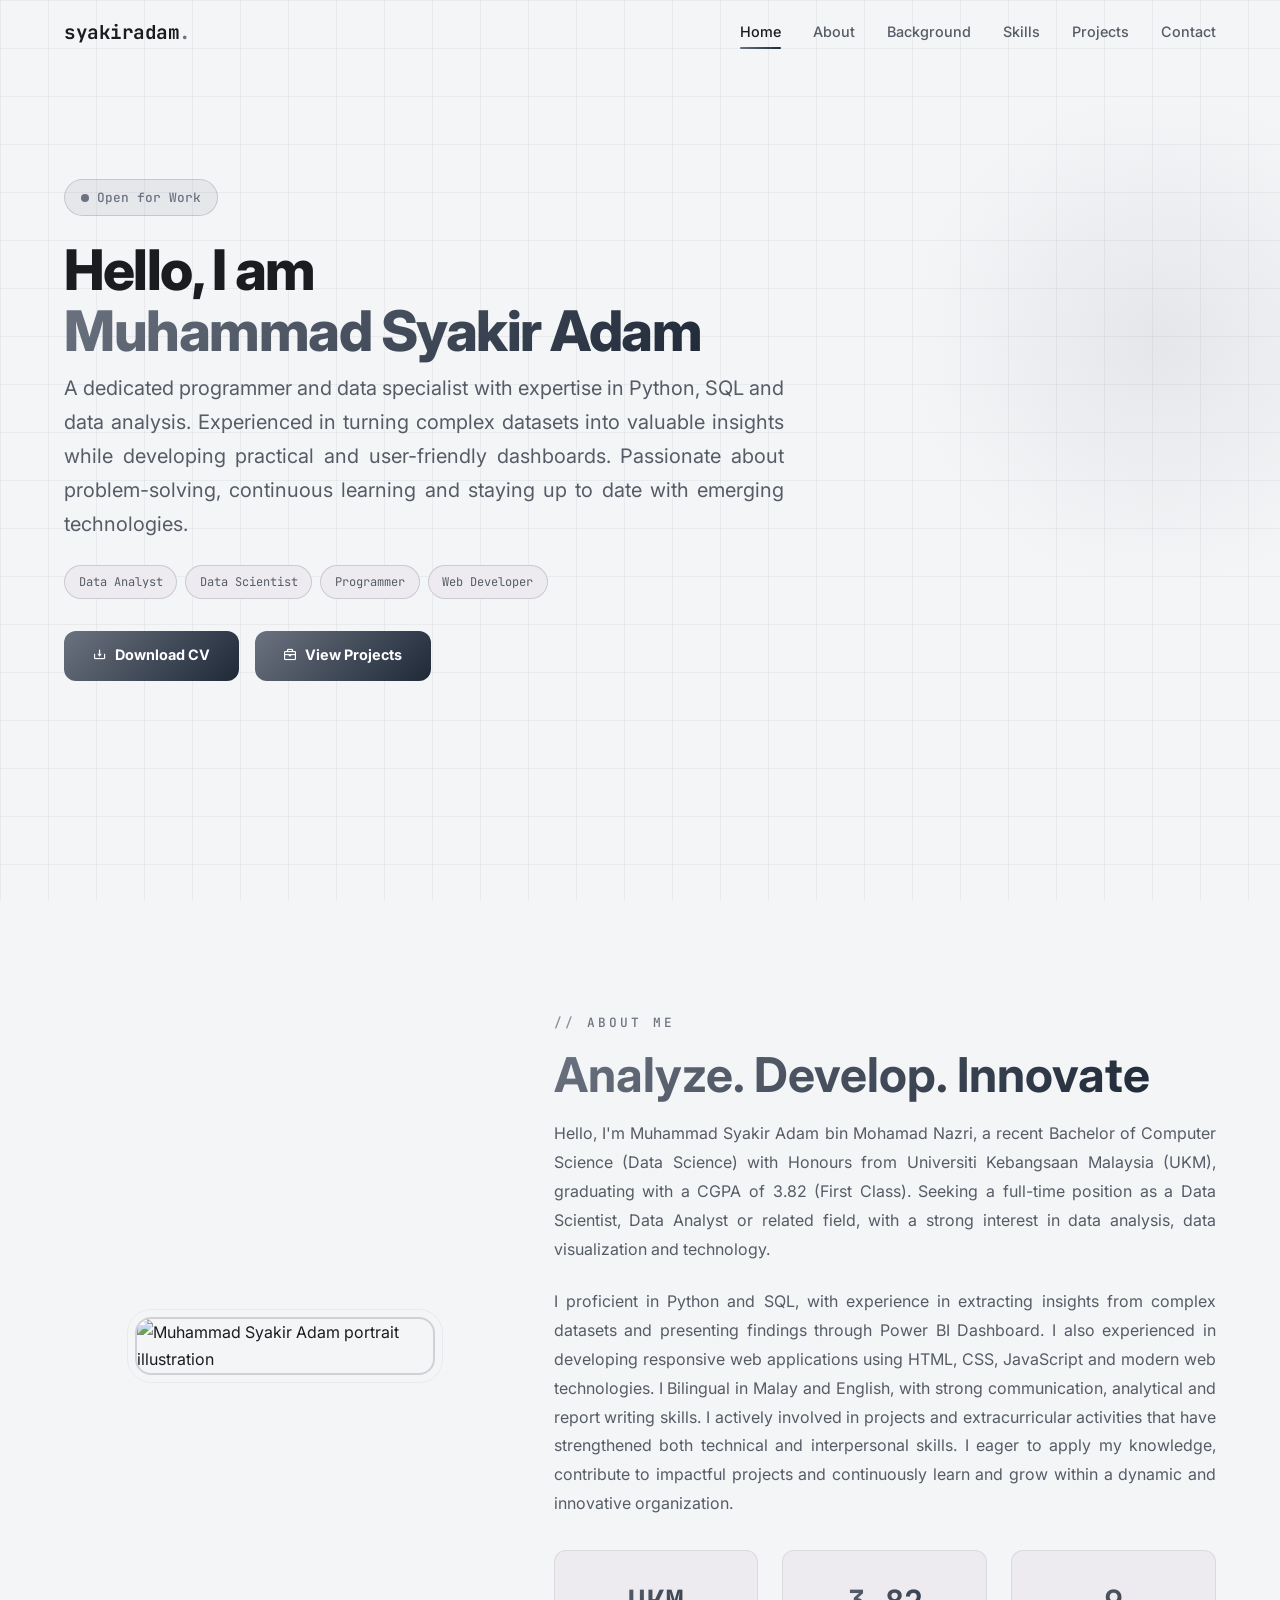
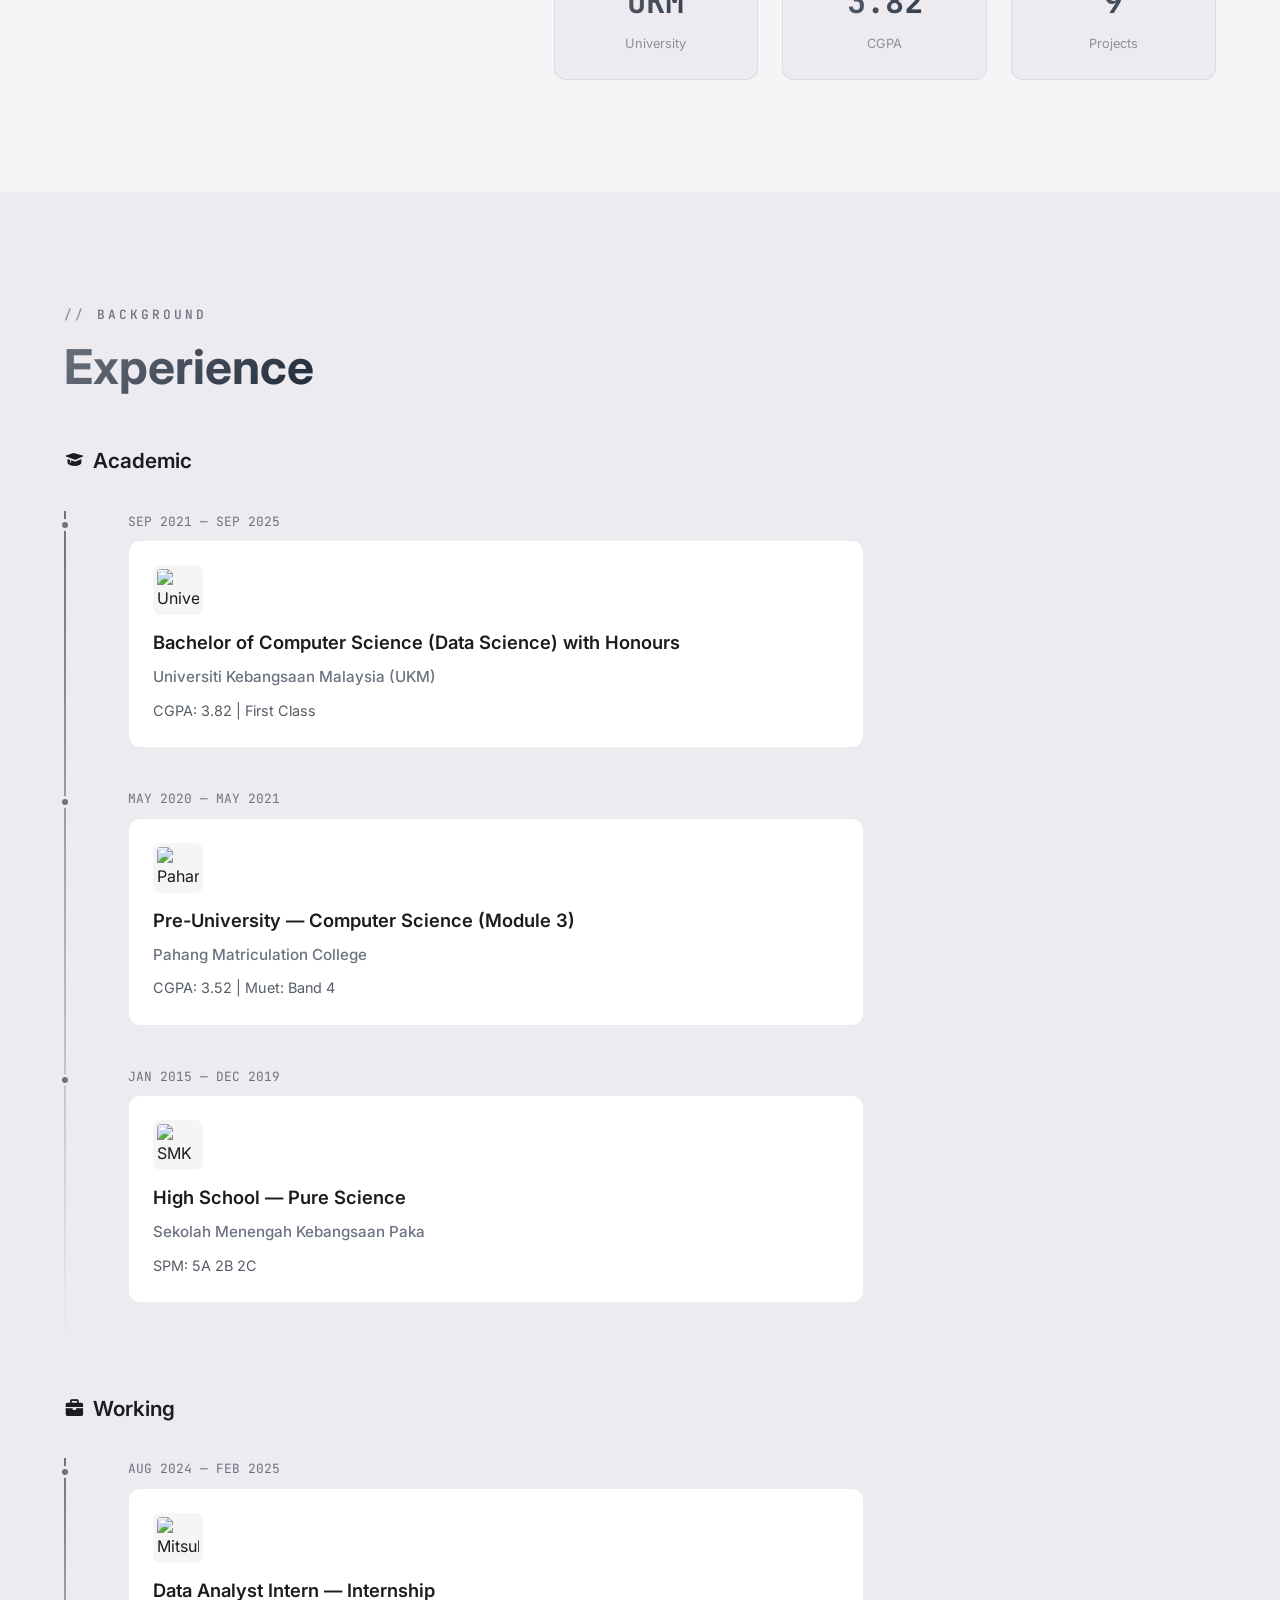
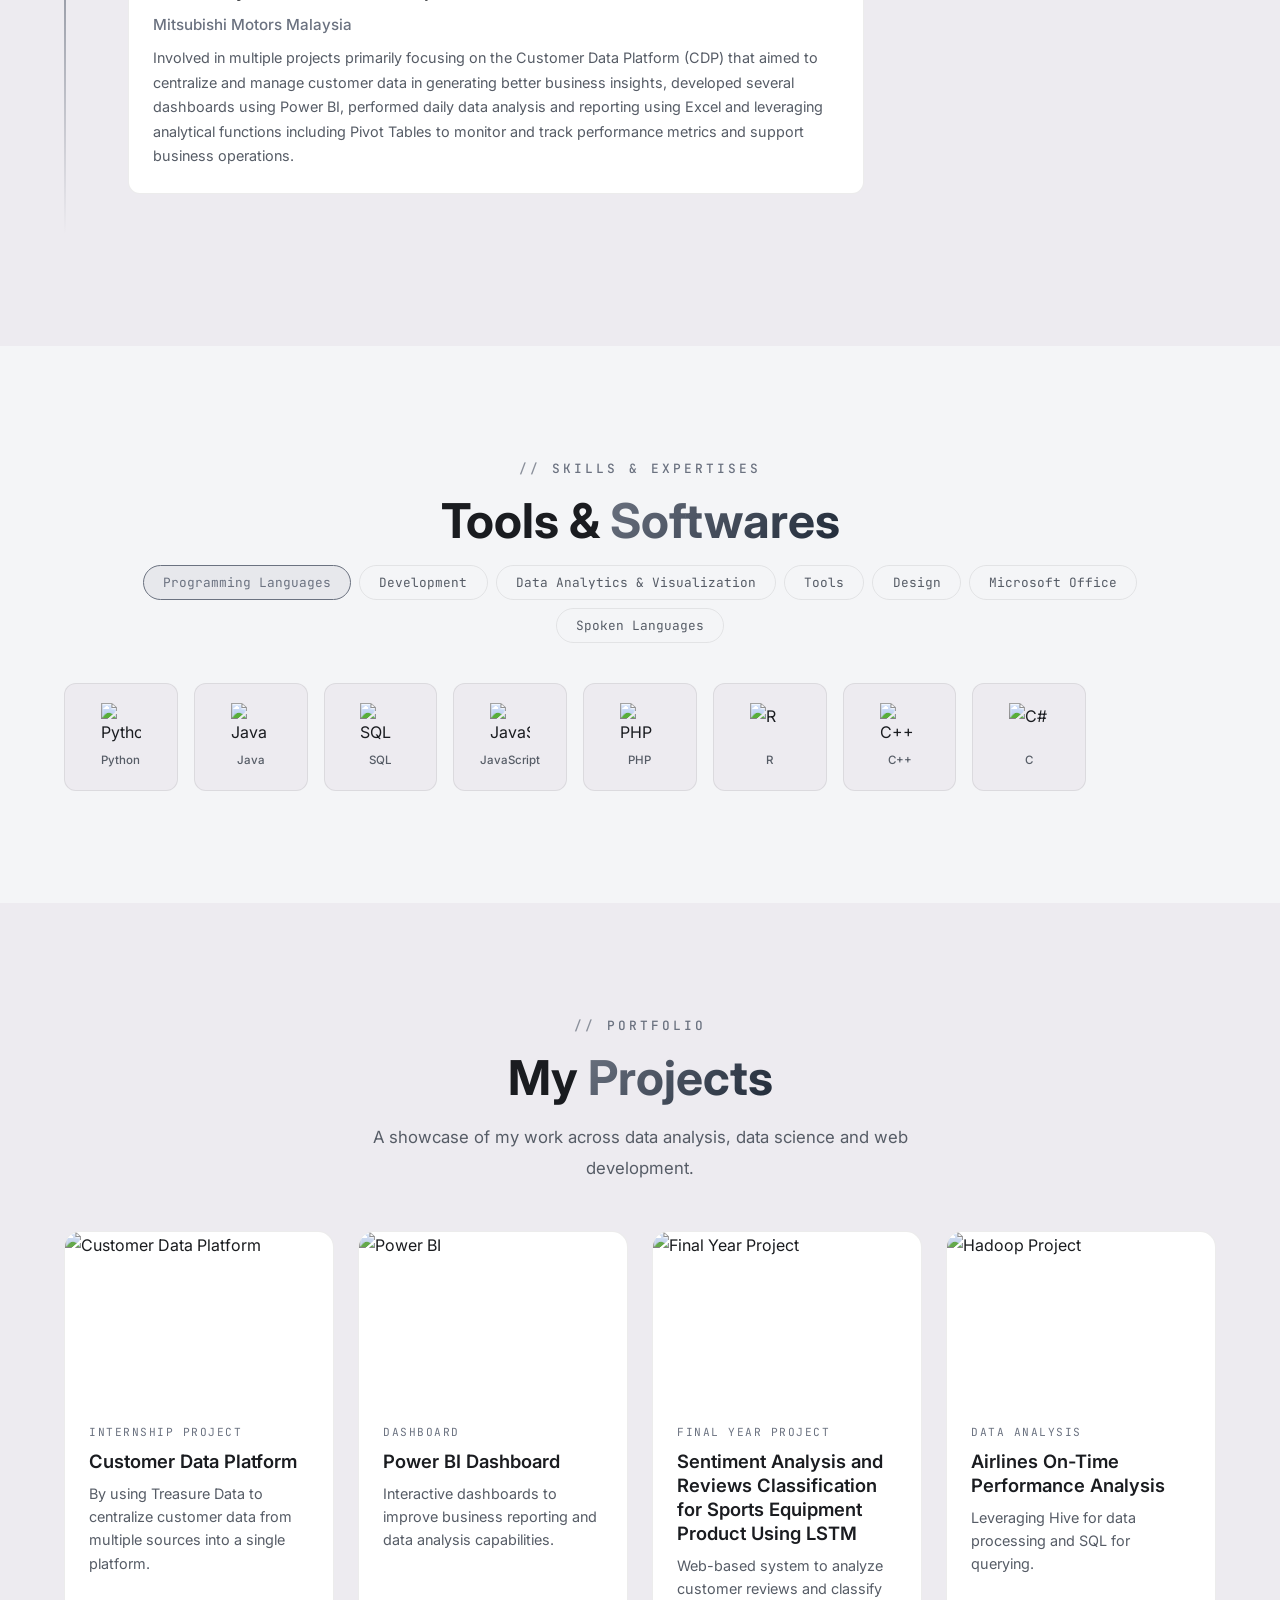
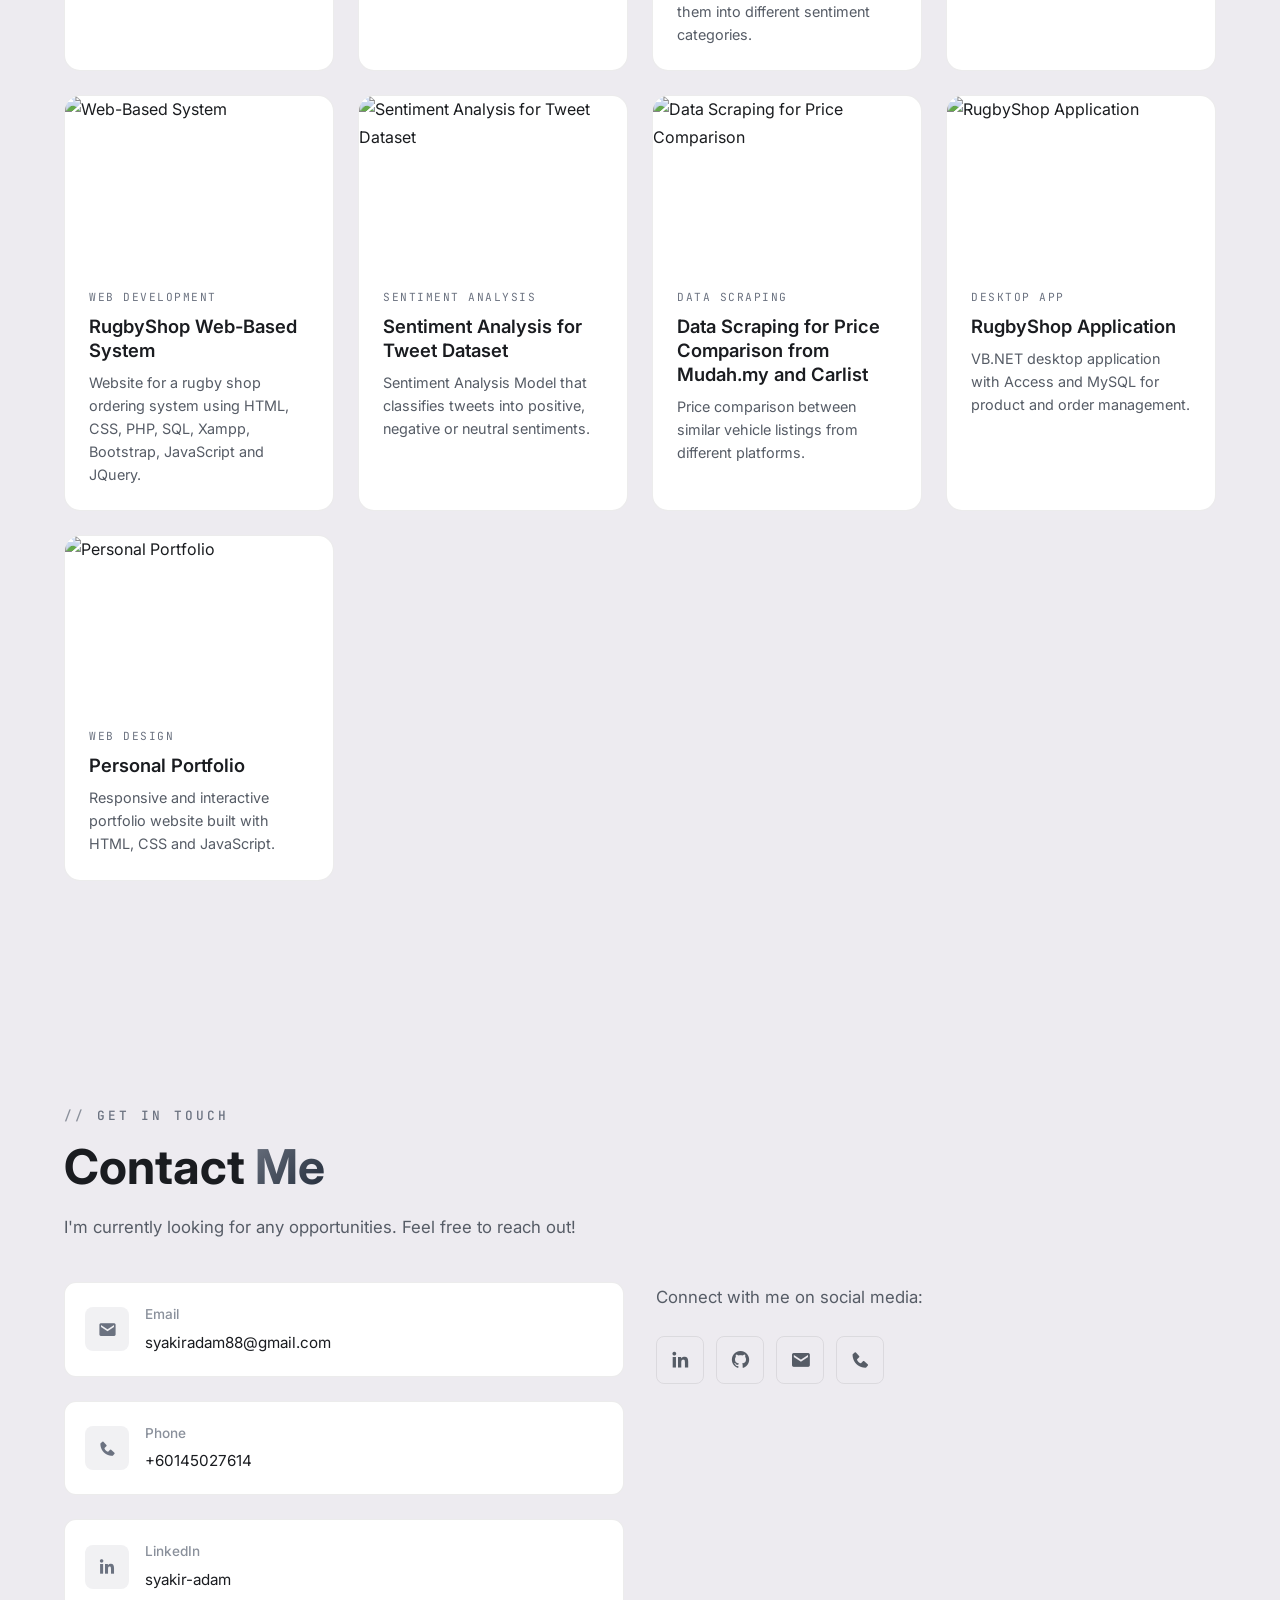
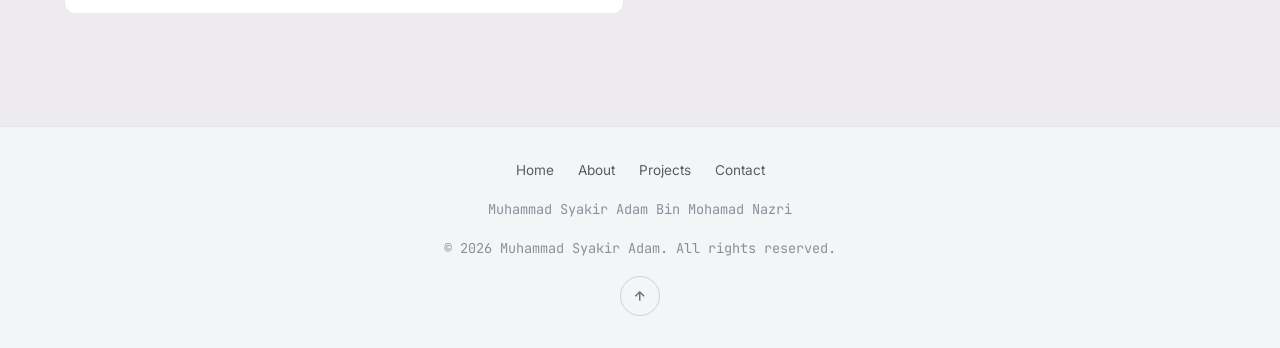
==== index.html @ 6a6b3c06 "Add files via upload" ====
<!DOCTYPE html>
<html lang="en">
<head>
  <meta charset="UTF-8">
  <meta name="viewport" content="width=device-width, initial-scale=1.0">
  <meta name="description" content="Muhammad Syakir Adam — Data Analyst. Portfolio showcasing projects in data analysis.">
  <meta name="author" content="Muhammad Syakir Adam">
  <meta name="theme-color" content="#0a0a0f">
  <title>Muhammad Syakir Adam | Data Analyst</title>

  <!-- Styles -->
  <link rel="stylesheet" href="style.css">
  <!-- Boxicons -->
  <link href="https://unpkg.com/boxicons@2.1.4/css/boxicons.min.css" rel="stylesheet">
</head>
<body>

  <!-- ========== NAVIGATION ========== -->
  <nav class="navbar" role="navigation" aria-label="Main navigation">
    <div class="container">
      <a href="#home" class="nav-logo">syakiradam<span class="dot">.</span></a>

      <div class="nav-links">
        <a href="#home" class="active">Home</a>
        <a href="#about">About</a>
        <a href="#experience">Background</a>
        <a href="#skills">Skills</a>
        <a href="#projects">Projects</a>
        <a href="#contact">Contact</a>
      </div>

      <button class="nav-toggle" aria-label="Toggle navigation menu" aria-expanded="false">
        <span></span>
        <span></span>
        <span></span>
      </button>
    </div>
  </nav>

  <!-- Mobile Menu -->
  <div class="nav-mobile" role="dialog" aria-label="Mobile navigation">
    <a href="#home">Home</a>
    <a href="#about">About</a>
    <a href="#experience">Background</a>
    <a href="#skills">Skills</a>
    <a href="#projects">Projects</a>
    <a href="#contact">Contact</a>
  </div>

  <!-- ========== HERO SECTION ========== -->
  <section class="hero" id="home">
    <div class="container">
      <div class="hero-content">
        <div class="hero-badge">
          <span class="pulse"></span>
          Open for Work
        </div>

        <h1>
          Hello, I am<br>
          <span class="hero-name">Muhammad Syakir Adam</span>
        </h1>

        <p class="hero-subtitle">
          A dedicated programmer and data specialist with expertise in Python, SQL and data analysis. 
          Experienced in turning complex datasets into valuable insights while 
          developing practical and user-friendly dashboards. Passionate about problem-solving, 
          continuous learning and staying up to date with emerging technologies.
        </p>

        <div class="hero-roles">
          <span class="role-tag">Data Analyst</span>
          <span class="role-tag">Data Scientist</span>
          <span class="role-tag">Programmer</span>
          <span class="role-tag">Web Developer</span>
        </div>

        <div class="hero-actions">
          <a href="resume/Syakir-Adam-Resume.pdf" class="btn-primary" target="_blank" rel="noopener noreferrer">
            <i class='bx bx-download'></i> Download CV
          </a>
          <a href="#projects" class="btn-primary">
            <i class='bx bx-briefcase'></i> View Projects
          </a>
        </div>
      </div>
    </div>
  </section>

  <!-- ========== ABOUT SECTION ========== -->
  <section class="about" id="about">
    <div class="container">
      <div class="about-grid">
        <div class="about-image-wrapper fade-in-left">
          <img src="image/Profile.png" alt="Muhammad Syakir Adam portrait illustration" loading="lazy">
        </div>

        <div class="about-text fade-in-right">
          <span class="section-label">About Me</span>
          <h2 class="section-title"><span class="highlight">Analyze. Develop. Innovate</span></h2>
          <p>
            Hello, I'm Muhammad Syakir Adam bin Mohamad Nazri, a recent Bachelor of Computer Science (Data Science) with Honours 
            from Universiti Kebangsaan Malaysia (UKM), graduating with a CGPA of 3.82 (First Class). 
            Seeking a full-time position as a Data Scientist, Data Analyst or related field, with a strong interest in 
            data analysis, data visualization and technology.
            
            
          </p>
          <p>
            I proficient in Python and SQL, with experience in extracting insights from complex datasets 
            and presenting findings through Power BI Dashboard. I also experienced in developing responsive 
            web applications using HTML, CSS, JavaScript and modern web technologies.
            
            I Bilingual in Malay and English, with strong communication, analytical and report writing skills. 
            I actively involved in projects and extracurricular activities that have strengthened both technical 
            and interpersonal skills. I eager to apply my knowledge, contribute to impactful projects and continuously 
            learn and grow within a dynamic and innovative organization.
          </p>

          <div class="about-stats">
            <div class="stat-card fade-in">
              <span class="stat-number">UKM</span>
              <span class="stat-label">University</span>
            </div>
            <div class="stat-card fade-in">
              <span class="stat-number">3.82</span>
              <span class="stat-label">CGPA</span>
            </div>
            <div class="stat-card fade-in">
              <span class="stat-number">9</span>
              <span class="stat-label">Projects</span>
            </div>
          </div>
        </div>
      </div>
    </div>
  </section>

  <!-- ========== EXPERIENCE SECTION ========== -->
  <section class="experience" id="experience">
    <div class="container">
      <div class="fade-in">
        <span class="section-label">Background</span>
        <h2 class="section-title"><span class="highlight">Experience</span></h2>
      </div>

      <!-- Academic Experience -->
      <div class="experience-block">
        <h3 class="experience-block-title fade-in">
          <i class='bx bxs-graduation'></i> Academic <span class="highlight"></span>
        </h3>
        <div class="timeline stagger-children">
          <div class="timeline-item fade-in">
            <span class="timeline-date">SEP 2021 — SEP 2025</span>
            <div class="timeline-card">
              <img src="image/UKM.png" alt="Universiti Kebangsaan Malaysia logo" class="timeline-logo" loading="lazy">
              <h3>Bachelor of Computer Science (Data Science) with Honours</h3>
              <span class="institution">Universiti Kebangsaan Malaysia (UKM)</span>
              <p>CGPA: 3.82 | First Class</p>
            </div>
          </div>

          <div class="timeline-item fade-in">
            <span class="timeline-date">MAY 2020 — MAY 2021</span>
            <div class="timeline-card">
              <img src="image/kmph.png" alt="Pahang Matriculation College logo" class="timeline-logo" loading="lazy">
              <h3>Pre-University — Computer Science (Module 3) </h3>
              <span class="institution">Pahang Matriculation College</span>
              <p>CGPA: 3.52 | Muet: Band 4</p>
            </div>
          </div>

          <div class="timeline-item fade-in">
            <span class="timeline-date">JAN 2015 — DEC 2019</span>
            <div class="timeline-card">
              <img src="image/smkp.png" alt="SMK Paka logo" class="timeline-logo" loading="lazy">
              <h3>High School — Pure Science</h3>
              <span class="institution">Sekolah Menengah Kebangsaan Paka</span>
              <p>SPM: 5A 2B 2C</p>
            </div>
          </div>
        </div>
      </div>

      <!-- Working Experience -->
      <div class="experience-block">
        <h3 class="experience-block-title fade-in">
          <i class='bx bxs-briefcase'></i> Working <span class="highlight"></span>
        </h3>
        <div class="timeline stagger-children">
          <div class="timeline-item fade-in">
            <span class="timeline-date">AUG 2024 — FEB 2025</span>
            <div class="timeline-card">
              <img src="image/mitsubishi.png" alt="Mitsubishi logo" class="timeline-logo" loading="lazy">
              <h3>Data Analyst Intern — Internship</h3>
              <span class="institution">Mitsubishi Motors Malaysia</span>
              <p>Involved in multiple projects primarily focusing on the Customer Data Platform (CDP) that aimed to centralize and manage customer data in generating better business insights, developed several dashboards using Power BI, performed daily data analysis and reporting using Excel and leveraging analytical functions including Pivot Tables to monitor and track performance metrics and support business operations.</p>
            </div>
          </div>
        </div>
      </div>
    </div>
  </section>

  <!-- ========== SKILLS SECTION ========== -->
  <section class="skills" id="skills">
    <div class="container">
      <div class="fade-in" style="text-align:center;">
        <span class="section-label">Skills & Expertises</span>
        <h2 class="section-title">Tools & <span class="highlight">Softwares</span></h2>
      </div>

      <!-- Tabs -->
      <div class="skills-tabs fade-in">
        <button class="tab-btn active" data-tab="languages">Programming Languages</button>
        <button class="tab-btn" data-tab="webdev">Development</button>
        <button class="tab-btn" data-tab="datascience">Data Analytics & Visualization</button>
        <button class="tab-btn" data-tab="tools">Tools</button>
        <button class="tab-btn" data-tab="design">Design</button>
        <button class="tab-btn" data-tab="office">Microsoft Office</button>
        <button class="tab-btn" data-tab="spoken">Spoken Languages</button>
      </div>

      <!-- Programming Languages -->
      <div class="skills-grid active stagger-children" data-tab="languages">
        <div class="skill-item fade-in"><img src="image/python.png" alt="Python" loading="lazy"><span>Python</span></div>
        <div class="skill-item fade-in"><img src="image/java.png" alt="Java" loading="lazy"><span>Java</span></div>
        <div class="skill-item fade-in"><img src="image/sql.png" alt="SQL" loading="lazy"><span>SQL</span></div>
        <div class="skill-item fade-in"><img src="image/javascript.png" alt="JavaScript" loading="lazy"><span>JavaScript</span></div>
        <div class="skill-item fade-in"><img src="image/php.png" alt="PHP" loading="lazy"><span>PHP</span></div>
        <div class="skill-item fade-in"><img src="image/R.png" alt="R" loading="lazy"><span>R</span></div>
        <div class="skill-item fade-in"><img src="image/cpp.png" alt="C++" loading="lazy"><span>C++</span></div>
        <div class="skill-item fade-in"><img src="image/csharp.png" alt="C#" loading="lazy"><span>C</span></div>
      </div>

      <!-- Web Development -->
      <div class="skills-grid stagger-children" data-tab="webdev">
        <div class="skill-item fade-in"><img src="image/html.png" alt="HTML" loading="lazy"><span>HTML</span></div>
        <div class="skill-item fade-in"><img src="image/css.png" alt="CSS" loading="lazy"><span>CSS</span></div>
        <div class="skill-item fade-in"><img src="image/jquery.png" alt="jQuery" loading="lazy"><span>jQuery</span></div>
        <div class="skill-item fade-in"><img src="image/bootstrap.png" alt="Bootstrap" loading="lazy"><span>Bootstrap</span></div>
        <div class="skill-item fade-in"><img src="image/django.png" alt="Django" loading="lazy"><span>Django</span></div>
        <div class="skill-item fade-in"><img src="image/flask.png" alt="Flask" loading="lazy"><span>Flask</span></div>
        <div class="skill-item fade-in"><img src="image/xampp.png" alt="XAMPP" loading="lazy"><span>XAMPP</span></div>
        <div class="skill-item fade-in"><img src="image/phpmyadmin.png" alt="phpMyAdmin" loading="lazy"><span>phpMyAdmin</span></div>
        <div class="skill-item fade-in"><img src="image/filezilla.png" alt="Filezilla" loading="lazy"><span>Filezilla</span></div>
      </div>

      <!-- Data Analytics & Visualisaton -->
      <div class="skills-grid stagger-children" data-tab="datascience">
        <div class="skill-item fade-in"><img src="image/treasuredata.png" alt="Treasure Data" loading="lazy"><span>Treasure Data</span></div>
        <div class="skill-item fade-in"><img src="image/powerbi.png" alt="Power BI" loading="lazy"><span>Power BI</span></div>
        <div class="skill-item fade-in"><img src="image/tableu.png" alt="Tableu" loading="lazy"><span>Tableu</span></div>
        <div class="skill-item fade-in"><img src="image/automate.png" alt="Power Automate" loading="lazy"><span>Power Automate</span></div>
        <div class="skill-item fade-in"><img src="image/hadoop.png" alt="Hadoop" loading="lazy"><span>Hadoop</span></div>
        <div class="skill-item fade-in"><img src="image/hive.png" alt="Hive" loading="lazy"><span>Hive</span></div>
        <div class="skill-item fade-in"><img src="image/pig.png" alt="Apache Pig" loading="lazy"><span>Apache Pig</span></div>
      </div>

      <!-- Tools & Software -->
      <div class="skills-grid stagger-children" data-tab="tools">
        <div class="skill-item fade-in"><img src="image/git.png" alt="Git" loading="lazy"><span>Git</span></div>
        <div class="skill-item fade-in"><img src="image/linux.png" alt="Linux" loading="lazy"><span>Linux</span></div>
        <div class="skill-item fade-in"><img src="image/vscode.png" alt="VS Code" loading="lazy"><span>Visual Studio Code</span></div>
        <div class="skill-item fade-in"><img src="image/jupyter.png" alt="Jupyter Notebook" loading="lazy"><span>Jupyter</span></div>
        <div class="skill-item fade-in"><img src="image/colab.png" alt="Colab" loading="lazy"><span>Colab</span></div>
         <div class="skill-item fade-in"><img src="image/vm.png" alt="VMWare" loading="lazy"><span>VMWare</span></div>
      </div>

      <!-- Design & Productivity -->
      <div class="skills-grid stagger-children" data-tab="design">
        <div class="skill-item fade-in"><img src="image/figma.png" alt="Figma" loading="lazy"><span>Figma</span></div>
        <div class="skill-item fade-in"><img src="image/canva.png" alt="Canva" loading="lazy"><span>Canva</span></div>
        <div class="skill-item fade-in"><img src="image/photoshop.png" alt="Adobe Photoshop" loading="lazy"><span>Photoshop</span></div>
        <div class="skill-item fade-in"><img src="image/Sheets.png" alt="Google Sheets" loading="lazy"><span>Sheets</span></div>
        
      </div>

      <!-- Microsoft Office -->
      <div class="skills-grid stagger-children" data-tab="office">
        <div class="skill-item fade-in"><img src="image/excel.png" alt="Microsoft Excel" loading="lazy"><span>Excel</span></div>
        <div class="skill-item fade-in"><img src="image/word.png" alt="Microsoft Word" loading="lazy"><span>Word</span></div>
        <div class="skill-item fade-in"><img src="image/powerpoint.png" alt="Microsoft PowerPoint" loading="lazy"><span>PowerPoint</span></div>
        <div class="skill-item fade-in"><img src="image/access.png" alt="Microsoft Access" loading="lazy"><span>Access</span></div>
        <div class="skill-item fade-in"><img src="image/outlook.png" alt="Outlook" loading="lazy"><span>Outlook</span></div>
      </div>

      <!-- Spoken Languages -->
      <div class="skills-grid stagger-children" data-tab="spoken">
        <div class="skill-item fade-in"><img src="image/malaysia.png" alt="Bahasa Melayu" loading="lazy"><span>Malay</span></div>
        <div class="skill-item fade-in"><img src="image/english.png" alt="English" loading="lazy"><span>English</span></div>
      </div>
    </div>
  </section>

  <!-- ========== PROJECTS SECTION ========== -->
  <section class="projects" id="projects">
    <div class="container">
      <div class="fade-in" style="text-align:center;">
        <span class="section-label">Portfolio</span>
        <h2 class="section-title">My  <span class="highlight">Projects</span></h2>
        <p class="section-desc" style="margin:0 auto;">A showcase of my work across data analysis, data science and web development.</p>
      </div>

      <div class="projects-grid stagger-children">
        <!-- Project 1 -->
        <article class="project-card fade-in">
          <div class="project-card-image">
            <img src="image/project1a.png" alt="Customer Data Platform" loading="lazy">
            <div class="project-card-overlay">
              <a href="project.html#cdp">View Details →</a>
            </div>
          </div>
          <div class="project-card-body">
            <span class="project-tag">Internship Project</span>
            <h3>Customer Data Platform</h3>
            <p>By using Treasure Data to centralize customer data from multiple sources into a single platform.</p>
          </div>
        </article>

        <!-- Project 2 -->
        <article class="project-card fade-in">
          <div class="project-card-image">
            <img src="image/project2a.png" alt="Power BI" loading="lazy">
            <div class="project-card-overlay">
              <a href="project.html#powerbi">View Details →</a>
            </div>
          </div>
          <div class="project-card-body">
            <span class="project-tag">Dashboard</span>
            <h3>Power BI Dashboard</h3>
            <p>Interactive dashboards to improve business reporting and data analysis capabilities.</p>
          </div>
        </article>

        <!-- Project 3 -->
        <article class="project-card fade-in">
          <div class="project-card-image">
            <img src="image/project3a.png" alt="Final Year Project" loading="lazy">
            <div class="project-card-overlay">
              <a href="project.html#fyp">View Details →</a>
            </div>
          </div>
          <div class="project-card-body">
            <span class="project-tag">Final Year Project</span>
            <h3>Sentiment Analysis and Reviews Classification for Sports Equipment Product Using LSTM</h3>
            <p>Web-based system to analyze customer reviews and classify them into different sentiment categories.</p>
          </div>
        </article>

        <!-- Project 4 -->
        <article class="project-card fade-in">
          <div class="project-card-image">
            <img src="image/project4a.png" alt="Hadoop Project" loading="lazy">
            <div class="project-card-overlay">
              <a href="project.html#hadoop">View Details →</a>
            </div>
          </div>
          <div class="project-card-body">
            <span class="project-tag">Data Analysis</span>
            <h3>Airlines On-Time Performance Analysis</h3>
            <p>Leveraging Hive for data processing and SQL for querying.</p>
          </div>
        </article>

        <!-- Project 5 -->
        <article class="project-card fade-in">
          <div class="project-card-image">
            <img src="image/project5a.png" alt="Web-Based System" loading="lazy">
            <div class="project-card-overlay">
              <a href="project.html#webdev">View Details →</a>
            </div>
          </div>
          <div class="project-card-body">
            <span class="project-tag">Web Development</span>
            <h3>RugbyShop Web-Based System</h3>
            <p>Website for a rugby shop ordering system using HTML, CSS, PHP, SQL, Xampp, Bootstrap, JavaScript and JQuery.</p>
          </div>
        </article>

        <!-- Project 6 -->
        <article class="project-card fade-in">
          <div class="project-card-image">
            <img src="image/project6a.png" alt="Sentiment Analysis for Tweet Dataset" loading="lazy">
            <div class="project-card-overlay">
              <a href="project.html#sentiment">View Details →</a>
            </div>
          </div>
          <div class="project-card-body">
            <span class="project-tag">Sentiment Analysis</span>
            <h3>Sentiment Analysis for Tweet Dataset</h3>
            <p>Sentiment Analysis Model that classifies tweets into positive, negative or neutral sentiments.</p>
          </div>
        </article>

        <!-- Project 7 -->
        <article class="project-card fade-in">
          <div class="project-card-image">
            <img src="image/project7a.png" alt="Data Scraping for Price Comparison"loading="lazy">
            <div class="project-card-overlay">
              <a href="project.html#scraping">View Details →</a>
            </div>
          </div>
          <div class="project-card-body">
            <span class="project-tag">Data Scraping</span>
            <h3>Data Scraping for Price Comparison from Mudah.my and Carlist</h3>
            <p>Price comparison between similar vehicle listings from different platforms.</p>
          </div>
        </article>

        <!-- Project 8 -->
        <article class="project-card fade-in">
          <div class="project-card-image">
            <img src="image/project8a.png" alt="RugbyShop Application" loading="lazy">
            <div class="project-card-overlay">
              <a href="project.html#apps">View Details →</a>
            </div>
          </div>
          <div class="project-card-body">
            <span class="project-tag">Desktop App</span>
            <h3>RugbyShop Application</h3>
            <p>VB.NET desktop application with Access and MySQL for product and order management.</p>
          </div>
        </article>

        <!-- Project 9 -->
        <article class="project-card fade-in">
          <div class="project-card-image">
            <img src="image/project9a.png" alt="Personal Portfolio" loading="lazy">
            <div class="project-card-overlay">
              <a href="project.html#web">View Details →</a>
            </div>
          </div>
          <div class="project-card-body">
            <span class="project-tag">Web Design</span>
            <h3>Personal Portfolio</h3>
            <p>Responsive and interactive portfolio website built with HTML, CSS and JavaScript.</p>
          </div>
        </article>

        

        
      </div>
    </div>
  </section>

  <!-- ========== CONTACT SECTION ========== -->
  <section class="contact" id="contact">
    <div class="container">
      <div class="fade-in">
        <span class="section-label">Get In Touch</span>
        <h2 class="section-title">Contact <span class="highlight">Me</span></h2>
        <p class="section-desc">I'm currently looking for any opportunities. Feel free to reach out!</p>
      </div>

      <div class="contact-grid">
        <div class="contact-info fade-in">
          <div class="contact-item">
            <div class="contact-icon"><i class='bx bxs-envelope'></i></div>
            <div class="contact-item-text">
              <h4>Email</h4>
              <a href="mailto:syakiradam88@gmail.com">syakiradam88@gmail.com</a>
            </div>
          </div>
          <div class="contact-item">
            <div class="contact-icon"><i class='bx bxs-phone'></i></div>
            <div class="contact-item-text">
              <h4>Phone</h4>
              <a href="tel:+60145027614">+60145027614</a>
            </div>
          </div>
          <div class="contact-item">
            <div class="contact-icon"><i class='bx bxl-linkedin'></i></div>
            <div class="contact-item-text">
              <h4>LinkedIn</h4>
              <a href="https://www.linkedin.com/in/muhammad-syakir-adam-bin-mohamad-nazri-2ab940255/" target="_blank" rel="noopener noreferrer">syakir-adam</a>
            </div>
          </div>
        </div>

        <div class="fade-in">
          <p class="section-desc" style="margin-bottom:1.5rem;">Connect with me on social media:</p>
          <div class="contact-socials">
            <a href="https://www.linkedin.com/in/muhammad-syakir-adam-bin-mohamad-nazri-2ab940255/" target="_blank" rel="noopener noreferrer" aria-label="LinkedIn"><i class='bx bxl-linkedin'></i></a>
            <a href="https://github.com/SyakirAdam" target="_blank" rel="noopener noreferrer" aria-label="GitHub"><i class='bx bxl-github'></i></a>
            <a href="mailto:syakiradam88@gmail.com" aria-label="Email"><i class='bx bxs-envelope'></i></a>
            <a href="tel:+60145027614" aria-label="Phone"><i class='bx bxs-phone'></i></a>
          </div>
        </div>
      </div>
    </div>
  </section>

  <!-- ========== FOOTER ========== -->
  <footer class="footer">
    <div class="container">
      <div class="footer-links">
        <a href="#home">Home</a>
        <a href="#about">About</a>
        <a href="#projects">Projects</a>
        <a href="#contact">Contact</a>
      </div>
      <p>Muhammad Syakir Adam Bin Mohamad Nazri</p>
      <p>&copy; 2026 Muhammad Syakir Adam. All rights reserved.</p>
      <a href="#home" class="back-to-top" aria-label="Back to top"><i class='bx bx-up-arrow-alt'></i></a>
    </div>
  </footer>

  <!-- Scripts -->
  <script src="scripts.js"></script>
</body>
</html>
---- style.css ----
/* ============================================
   MUHAMMAD SYAKIR ADAM — PORTFOLIO STYLESHEET
   Monochrome Grey / Silver Accent System
   Mobile-First Responsive Design
   ============================================ */

/* ---------- Google Fonts ---------- */
@import url('https://fonts.googleapis.com/css2?family=Inter:wght@300;400;500;600;700;800&family=JetBrains+Mono:wght@400;500&display=swap');

/* ---------- CSS Reset & Base ---------- */
*,
*::before,
*::after {
  margin: 0;
  padding: 0;
  box-sizing: border-box;
}

/* ---------- CSS Variables (Dark Theme Default) ---------- */
:root {
  /* Colors — monochrome slate/grey system, light mode, futuristic/data-science feel */
  --bg-primary: #f4f5f7;
  --bg-secondary: #edebf0;
  --bg-card: #ffffff;
  --bg-card-hover: #f0f1f4;
  --text-primary: #1a1c20;
  --text-secondary: #565c66;
  --text-muted: #8a909b;
  --accent: #4b5563;
  --accent-light: #6b7280;
  --accent-dark: #2f333a;
  --accent-glow: rgba(75, 85, 99, 0.08);
  --gradient-accent: linear-gradient(135deg, #6b7280 0%, #1f2937 100%);
  --border-color: rgba(75, 85, 99, 0.22);
  --border-subtle: rgba(17, 20, 24, 0.08);
  --shadow-sm: 0 2px 8px rgba(17, 20, 24, 0.06);
  --shadow-md: 0 4px 20px rgba(17, 20, 24, 0.08);
  --shadow-lg: 0 8px 40px rgba(17, 20, 24, 0.12);
  --shadow-glow: 0 0 30px rgba(75, 85, 99, 0.10);

  /* Typography */
  --font-primary: 'Inter', -apple-system, BlinkMacSystemFont, 'Segoe UI', sans-serif;
  --font-mono: 'JetBrains Mono', 'Fira Code', monospace;

  /* Spacing */
  --section-padding: 5rem 1.5rem;
  --container-max: 1200px;
  --radius-sm: 8px;
  --radius-md: 12px;
  --radius-lg: 16px;
  --radius-xl: 24px;

  /* Transitions */
  --transition-fast: 0.2s cubic-bezier(0.4, 0, 0.2, 1);
  --transition-base: 0.3s cubic-bezier(0.4, 0, 0.2, 1);
  --transition-slow: 0.5s cubic-bezier(0.4, 0, 0.2, 1);
}

html {
  scroll-behavior: smooth;
  -webkit-text-size-adjust: 100%;
}

body {
  font-family: var(--font-primary);
  background-color: var(--bg-primary);
  color: var(--text-primary);
  line-height: 1.7;
  font-size: 16px;
  overflow-x: hidden;
  -webkit-font-smoothing: antialiased;
  -moz-osx-font-smoothing: grayscale;
}

/* Scrollbar */
::-webkit-scrollbar { width: 6px; }
::-webkit-scrollbar-track { background: var(--bg-primary); }
::-webkit-scrollbar-thumb { background: var(--accent-dark); border-radius: 3px; }
::-webkit-scrollbar-thumb:hover { background: var(--accent); }

a {
  color: var(--accent-light);
  text-decoration: none;
  transition: color var(--transition-fast);
}
a:hover { color: var(--text-primary); }

img { max-width: 100%; height: auto; display: block; }
ul, ol { list-style: none; }

/* ---------- Utility Classes ---------- */
.container {
  width: 100%;
  max-width: var(--container-max);
  margin: 0 auto;
  padding: 0 1.5rem;
}

.section-label {
  font-family: var(--font-mono);
  font-size: 0.8rem;
  font-weight: 500;
  color: var(--accent-light);
  text-transform: uppercase;
  letter-spacing: 3px;
  margin-bottom: 0.75rem;
  display: block;
}
.section-label::before {
  content: '// ';
  color: var(--text-muted);
}

.section-title {
  font-size: clamp(2rem, 5vw, 3rem);
  font-weight: 700;
  color: var(--text-primary);
  margin-bottom: 1rem;
  line-height: 1.2;
}

.section-title .highlight {
  background: var(--gradient-accent);
  -webkit-background-clip: text;
  -webkit-text-fill-color: transparent;
  background-clip: text;
}

.section-desc {
  font-size: 1.05rem;
  color: var(--text-secondary);
  max-width: 600px;
  line-height: 1.8;
}

/* Scroll-triggered animations */
.fade-in {
  opacity: 0;
  transform: translateY(30px);
  transition: opacity 0.7s cubic-bezier(0.4, 0, 0.2, 1),
              transform 0.7s cubic-bezier(0.4, 0, 0.2, 1);
}
.fade-in.visible { opacity: 1; transform: translateY(0); }

.fade-in-left {
  opacity: 0;
  transform: translateX(-40px);
  transition: opacity 0.7s ease, transform 0.7s ease;
}
.fade-in-left.visible { opacity: 1; transform: translateX(0); }

.fade-in-right {
  opacity: 0;
  transform: translateX(40px);
  transition: opacity 0.7s ease, transform 0.7s ease;
}
.fade-in-right.visible { opacity: 1; transform: translateX(0); }

/* Staggered children */
.stagger-children .fade-in:nth-child(1) { transition-delay: 0.05s; }
.stagger-children .fade-in:nth-child(2) { transition-delay: 0.1s; }
.stagger-children .fade-in:nth-child(3) { transition-delay: 0.15s; }
.stagger-children .fade-in:nth-child(4) { transition-delay: 0.2s; }
.stagger-children .fade-in:nth-child(5) { transition-delay: 0.25s; }
.stagger-children .fade-in:nth-child(6) { transition-delay: 0.3s; }
.stagger-children .fade-in:nth-child(7) { transition-delay: 0.35s; }
.stagger-children .fade-in:nth-child(8) { transition-delay: 0.4s; }

/* ============================================
   NAVIGATION
   ============================================ */
.navbar {
  position: fixed;
  top: 0;
  left: 0;
  width: 100%;
  z-index: 1000;
  padding: 1rem 0;
  transition: background-color var(--transition-base),
              box-shadow var(--transition-base),
              padding var(--transition-base);
}

.navbar.scrolled {
  background-color: rgba(244, 245, 247, 0.85);
  backdrop-filter: blur(20px);
  -webkit-backdrop-filter: blur(20px);
  box-shadow: 0 1px 0 var(--border-subtle);
  padding: 0.6rem 0;
}

.navbar .container {
  display: flex;
  align-items: center;
  justify-content: space-between;
}

.nav-logo {
  font-family: var(--font-mono);
  font-size: 1.2rem;
  font-weight: 700;
  color: var(--text-primary);
  letter-spacing: -0.5px;
}
.nav-logo .dot { color: var(--accent-light); }

.nav-links {
  display: none;
  gap: 2rem;
}

.nav-links a {
  font-size: 0.9rem;
  font-weight: 500;
  color: var(--text-secondary);
  transition: color var(--transition-fast);
  position: relative;
}
.nav-links a::after {
  content: '';
  position: absolute;
  bottom: -4px;
  left: 0;
  width: 0;
  height: 2px;
  background: var(--gradient-accent);
  border-radius: 1px;
  transition: width var(--transition-base);
}
.nav-links a:hover,
.nav-links a.active { color: var(--text-primary); }
.nav-links a:hover::after,
.nav-links a.active::after { width: 100%; }

.nav-toggle {
  display: flex;
  flex-direction: column;
  gap: 5px;
  cursor: pointer;
  padding: 4px;
  background: none;
  border: none;
  z-index: 1001;
}
.nav-toggle span {
  display: block;
  width: 24px;
  height: 2px;
  background: var(--text-primary);
  border-radius: 2px;
  transition: transform var(--transition-base), opacity var(--transition-base);
}
.nav-toggle.active span:nth-child(1) { transform: rotate(45deg) translate(5px, 5px); }
.nav-toggle.active span:nth-child(2) { opacity: 0; }
.nav-toggle.active span:nth-child(3) { transform: rotate(-45deg) translate(5px, -5px); }

/* Mobile menu */
.nav-mobile {
  display: none;
  position: fixed;
  top: 0;
  left: 0;
  width: 100%;
  height: 100vh;
  background: rgba(244, 245, 247, 0.97);
  backdrop-filter: blur(20px);
  z-index: 999;
  flex-direction: column;
  align-items: center;
  justify-content: center;
  gap: 2rem;
}
.nav-mobile.open { display: flex; }
.nav-mobile a {
  font-size: 1.5rem;
  font-weight: 600;
  color: var(--text-secondary);
  transition: color var(--transition-fast);
}
.nav-mobile a:hover { color: var(--accent-light); }

/* ============================================
   HERO SECTION
   ============================================ */
.hero {
  min-height: 100vh;
  display: flex;
  align-items: center;
  position: relative;
  padding: 8rem 1.5rem 4rem;
  overflow: hidden;
}

.hero::before {
  content: '';
  position: absolute;
  inset: 0;
  background-image:
    linear-gradient(rgba(75, 85, 99, 0.07) 1px, transparent 1px),
    linear-gradient(90deg, rgba(75, 85, 99, 0.07) 1px, transparent 1px);
  background-size: 48px 48px;
  pointer-events: none;
}

.hero::after {
  content: '';
  position: absolute;
  top: 10%;
  right: -10%;
  width: 500px;
  height: 500px;
  background: radial-gradient(circle, rgba(75, 85, 99, 0.09), transparent 70%);
  border-radius: 50%;
  pointer-events: none;
  animation: float 8s ease-in-out infinite;
}

@keyframes float {
  0%, 100% { transform: translate(0, 0); }
  50% { transform: translate(-20px, -30px); }
}

.hero .container { position: relative; z-index: 1; }

.hero-content { max-width: 720px; }

.hero-badge {
  display: inline-flex;
  align-items: center;
  gap: 0.5rem;
  background: var(--accent-glow);
  border: 1px solid var(--border-color);
  border-radius: 50px;
  padding: 0.4rem 1rem;
  font-family: var(--font-mono);
  font-size: 0.8rem;
  font-weight: 500;
  color: var(--accent-light);
  margin-bottom: 1.5rem;
}
.hero-badge .pulse {
  width: 8px;
  height: 8px;
  background: var(--accent-light);
  border-radius: 50%;
  animation: pulse 2s ease-in-out infinite;
}

@keyframes pulse {
  0%, 100% { opacity: 1; transform: scale(1); }
  50% { opacity: 0.5; transform: scale(1.3); }
}

.hero h1 {
  font-size: clamp(2.5rem, 7vw, 3.5rem);
  font-weight: 800;
  line-height: 1.1;
  margin-bottom: 0.5rem;
  letter-spacing: -1.5px;
}

.hero .hero-name {
  background: var(--gradient-accent);
  -webkit-background-clip: text;
  -webkit-text-fill-color: transparent;
  background-clip: text;
}

.hero-subtitle {
  font-size: clamp(1rem, 2.5vw, 1.25rem);
  color: var(--text-secondary);
  margin-bottom: 1.5rem;
  font-weight: 400;
  line-height: 1.7;
  text-align: justify;
}

.hero-roles {
  display: flex;
  flex-wrap: wrap;
  gap: 0.5rem;
  margin-bottom: 2rem;
}
.hero-roles .role-tag {
  font-family: var(--font-mono);
  font-size: 0.75rem;
  padding: 0.35rem 0.85rem;
  border: 1px solid var(--border-color);
  border-radius: 50px;
  color: var(--text-secondary);
  background: var(--bg-secondary);
}

.hero-actions {
  display: flex;
  flex-wrap: wrap;
  gap: 1rem;
  margin-bottom: 2.5rem;
}

/* Buttons */
.btn-primary {
  display: inline-flex;
  align-items: center;
  gap: 0.5rem;
  padding: 0.8rem 1.8rem;
  background: var(--gradient-accent);
  color: #ffffff;
  font-size: 0.9rem;
  font-weight: 700;
  border-radius: var(--radius-md);
  border: none;
  cursor: pointer;
  transition: transform var(--transition-fast), box-shadow var(--transition-fast);
}
.btn-primary:hover {
  transform: translateY(-2px);
  box-shadow: 0 8px 25px rgba(75, 85, 99, 0.25);
  color: #ffffff;
}

.btn-outline {
  display: inline-flex;
  align-items: center;
  gap: 0.5rem;
  padding: 0.8rem 1.8rem;
  background: transparent;
  color: var(--text-primary);
  font-size: 0.9rem;
  font-weight: 600;
  border-radius: var(--radius-md);
  border: 1px solid var(--border-color);
  cursor: pointer;
  transition: all var(--transition-fast);
}
.btn-outline:hover {
  border-color: var(--accent-light);
  background: var(--accent-glow);
  color: var(--accent-light);
}

.hero-socials {
  display: flex;
  gap: 1rem;
}
.hero-socials a {
  display: flex;
  align-items: center;
  justify-content: center;
  width: 40px;
  height: 40px;
  border: 1px solid var(--border-subtle);
  border-radius: var(--radius-sm);
  color: var(--text-secondary);
  font-size: 1.2rem;
  transition: all var(--transition-fast);
}
.hero-socials a:hover {
  border-color: var(--accent-light);
  color: var(--accent-light);
  background: var(--accent-glow);
  transform: translateY(-2px);
}

/* ============================================
   ABOUT SECTION
   ============================================ */
.about { padding: var(--section-padding); }

.about-grid {
  display: grid;
  grid-template-columns: 1fr;
  gap: 3rem;
  align-items: center;
}

.about-image-wrapper {
  position: relative;
  max-width: 300px;
  margin: 0 auto;
}
.about-image-wrapper img {
  border-radius: var(--radius-lg);
  border: 2px solid var(--border-color);
  filter: grayscale(15%);
}
.about-image-wrapper::after {
  content: '';
  position: absolute;
  inset: -8px;
  border-radius: var(--radius-xl);
  border: 1px solid var(--border-color);
  opacity: 0.3;
  pointer-events: none;
}

.about-text p {
  color: var(--text-secondary);
  font-size: 1rem;
  line-height: 1.8;
  margin-bottom: 1.5rem;
  text-align: justify;
}

.about-stats {
  display: grid;
  grid-template-columns: repeat(3, 1fr);
  gap: 1.5rem;
  margin-top: 2rem;
}

.stat-card {
  text-align: center;
  padding: 1.5rem 1rem;
  background: var(--bg-secondary);
  border: 1px solid var(--border-subtle);
  border-radius: var(--radius-md);
  transition: border-color var(--transition-base);
}
.stat-card:hover { border-color: var(--border-color); }
.stat-number {
  font-family: var(--font-mono);
  font-size: 2rem;
  font-weight: 700;
  background: var(--gradient-accent);
  -webkit-background-clip: text;
  -webkit-text-fill-color: transparent;
  background-clip: text;
  display: block;
}
.stat-label {
  font-size: 0.8rem;
  color: var(--text-muted);
  margin-top: 0.25rem;
  display: block;
}

/* ============================================
   EXPERIENCE SECTION
   ============================================ */
.experience {
  padding: var(--section-padding);
  background: var(--bg-secondary);
}

.experience-block { margin-top: 3rem; }
.experience-block-title {
  font-size: 1.3rem;
  font-weight: 600;
  color: var(--text-primary);
  margin-bottom: 2rem;
  display: flex;
  align-items: center;
  gap: 0.5rem;
}
.experience-block-title .highlight {
  background: var(--gradient-accent);
  -webkit-background-clip: text;
  -webkit-text-fill-color: transparent;
  background-clip: text;
}

.timeline {
  position: relative;
  max-width: 800px;
  padding-left: 2rem;
}
.timeline::before {
  content: '';
  position: absolute;
  left: 0;
  top: 0;
  bottom: 0;
  width: 2px;
  background: linear-gradient(to bottom, var(--accent-light), transparent);
}

.timeline-item {
  position: relative;
  padding-bottom: 2.5rem;
  padding-left: 2rem;
}
.timeline-item::before {
  content: '';
  position: absolute;
  left: -2rem;
  top: 0.5rem;
  width: 12px;
  height: 12px;
  border-radius: 50%;
  background: var(--accent-light);
  border: 3px solid var(--bg-secondary);
  margin-left: -5px;
}

.timeline-item .timeline-date {
  font-family: var(--font-mono);
  font-size: 0.8rem;
  color: var(--accent-light);
  margin-bottom: 0.5rem;
  display: block;
}

.timeline-card {
  background: var(--bg-card);
  border: 1px solid var(--border-subtle);
  border-radius: var(--radius-md);
  padding: 1.5rem;
  transition: border-color var(--transition-base), transform var(--transition-base);
}
.timeline-card:hover {
  border-color: var(--border-color);
  transform: translateX(4px);
}
.timeline-card h3 { font-size: 1.15rem; font-weight: 600; margin-bottom: 0.3rem; }
.timeline-card .institution { color: var(--accent-light); font-size: 0.95rem; font-weight: 500; }
.timeline-card p { color: var(--text-secondary); font-size: 0.9rem; margin-top: 0.5rem; }
.timeline-card .timeline-logo {
  width: 50px;
  height: 50px;
  border-radius: var(--radius-sm);
  object-fit: contain;
  margin-bottom: 0.75rem;
  background: rgba(17, 20, 24, 0.04);
  padding: 4px;
}

/* ============================================
   SKILLS SECTION
   ============================================ */
.skills { padding: var(--section-padding); }

.skills-tabs {
  display: flex;
  flex-wrap: wrap;
  gap: 0.5rem;
  margin-bottom: 2.5rem;
  justify-content: center;
}
.skills-tabs .tab-btn {
  font-family: var(--font-mono);
  font-size: 0.8rem;
  padding: 0.5rem 1.2rem;
  border: 1px solid var(--border-subtle);
  border-radius: 50px;
  background: transparent;
  color: var(--text-secondary);
  cursor: pointer;
  transition: all var(--transition-fast);
}
.skills-tabs .tab-btn:hover,
.skills-tabs .tab-btn.active {
  border-color: var(--accent-light);
  color: var(--accent-light);
  background: var(--accent-glow);
}

.skills-grid {
  display: none;
  grid-template-columns: repeat(auto-fill, minmax(100px, 1fr));
  gap: 1rem;
  justify-items: center;
}
.skills-grid.active { display: grid; }

.skill-item {
  display: flex;
  flex-direction: column;
  align-items: center;
  gap: 0.5rem;
  padding: 1.2rem 0.8rem;
  background: var(--bg-secondary);
  border: 1px solid var(--border-subtle);
  border-radius: var(--radius-md);
  width: 100%;
  max-width: 120px;
  transition: all var(--transition-base);
  cursor: default;
}
.skill-item:hover {
  border-color: var(--accent-light);
  transform: translateY(-4px);
  box-shadow: var(--shadow-glow);
}
.skill-item img { width: 40px; height: 40px; object-fit: contain; }
.skill-item span {
  font-size: 0.72rem;
  color: var(--text-secondary);
  text-align: center;
  font-weight: 500;
}

/* ============================================
   PROJECTS SECTION
   ============================================ */
.projects {
  padding: var(--section-padding);
  background: var(--bg-secondary);
}

.projects-grid {
  display: grid;
  grid-template-columns: 1fr;
  gap: 1.5rem;
  margin-top: 3rem;
}

.project-card {
  position: relative;
  background: var(--bg-card);
  border: 1px solid var(--border-subtle);
  border-radius: var(--radius-lg);
  overflow: hidden;
  transition: all var(--transition-base);
}
.project-card:hover {
  border-color: var(--border-color);
  transform: translateY(-4px);
  box-shadow: var(--shadow-lg);
}

.project-card-image {
  position: relative;
  overflow: hidden;
  aspect-ratio: 16/10;
}
.project-card-image img {
  width: 100%;
  height: 100%;
  object-fit: cover;
  transition: transform var(--transition-slow);
  filter: grayscale(20%);
}
.project-card:hover .project-card-image img { transform: scale(1.05); filter: grayscale(0%); }
.project-card-overlay {
  position: absolute;
  inset: 0;
  background: linear-gradient(to top, rgba(8, 9, 11, 0.92) 0%, transparent 60%);
  display: flex;
  align-items: flex-end;
  padding: 1.5rem;
  opacity: 0;
  transition: opacity var(--transition-base);
}
.project-card:hover .project-card-overlay { opacity: 1; }
.project-card-overlay a {
  display: inline-flex;
  align-items: center;
  gap: 0.4rem;
  padding: 0.5rem 1rem;
  background: var(--accent-dark);
  color: #ffffff;
  font-size: 0.85rem;
  font-weight: 700;
  border-radius: var(--radius-sm);
  transition: background var(--transition-fast);
}
.project-card-overlay a:hover { background: #000; color: #ffffff; }

.project-card-body { padding: 1.5rem; }
.project-card-body .project-tag {
  font-family: var(--font-mono);
  font-size: 0.7rem;
  color: var(--accent-light);
  text-transform: uppercase;
  letter-spacing: 1.5px;
  margin-bottom: 0.5rem;
  display: block;
}
.project-card-body h3 { font-size: 1.15rem; font-weight: 600; margin-bottom: 0.5rem; line-height: 1.3; }
.project-card-body p { font-size: 0.9rem; color: var(--text-secondary); line-height: 1.6; }

/* ============================================
   CERTIFICATIONS SECTION
   ============================================ */
.certifications-section { padding: var(--section-padding); }

.cert-slider {
  position: relative;
  max-width: 900px;
  margin: 2.5rem auto 0;
}

.cert-track {
  display: flex;
  overflow-x: auto;
  scroll-snap-type: x mandatory;
  gap: 1.5rem;
  padding: 1rem 0 2rem;
  scrollbar-width: none;
}
.cert-track::-webkit-scrollbar { display: none; }

.cert-card {
  min-width: 280px;
  max-width: 320px;
  flex-shrink: 0;
  scroll-snap-align: center;
  background: var(--bg-card);
  border: 1px solid var(--border-subtle);
  border-radius: var(--radius-lg);
  overflow: hidden;
  transition: all var(--transition-base);
}
.cert-card:hover {
  border-color: var(--border-color);
  transform: translateY(-4px);
}
.cert-card img { width: 100%; height: 180px; object-fit: contain; background: rgba(17, 20, 24, 0.03); padding: 0.5rem; }
.cert-card-body { padding: 1.25rem; }
.cert-card-body h3 { font-size: 0.95rem; font-weight: 600; margin-bottom: 0.5rem; line-height: 1.4; }
.cert-card-body p { font-size: 0.8rem; color: var(--text-secondary); margin-bottom: 0.25rem; }
.cert-card-body a {
  display: inline-flex;
  align-items: center;
  gap: 0.3rem;
  font-size: 0.8rem;
  font-weight: 600;
  color: var(--accent-light);
  margin-top: 0.75rem;
}
.cert-card-body a:hover { color: #fff; }

.cert-nav {
  display: flex;
  justify-content: center;
  gap: 0.5rem;
  margin-top: 1rem;
}
.cert-nav button {
  width: 36px;
  height: 36px;
  border-radius: 50%;
  border: 1px solid var(--border-color);
  background: var(--bg-secondary);
  color: var(--text-primary);
  cursor: pointer;
  font-size: 1rem;
  display: flex;
  align-items: center;
  justify-content: center;
  transition: all var(--transition-fast);
}
.cert-nav button:hover { background: var(--accent-dark); border-color: var(--accent-dark); color: #ffffff; }

/* ============================================
   CONTACT SECTION
   ============================================ */
.contact {
  padding: var(--section-padding);
  background: var(--bg-secondary);
}

.contact-grid {
  display: grid;
  grid-template-columns: 1fr;
  gap: 2rem;
  margin-top: 2.5rem;
}

.contact-info {
  display: flex;
  flex-direction: column;
  gap: 1.5rem;
}

.contact-item {
  display: flex;
  align-items: center;
  gap: 1rem;
  padding: 1.25rem;
  background: var(--bg-card);
  border: 1px solid var(--border-subtle);
  border-radius: var(--radius-md);
  transition: border-color var(--transition-base);
}
.contact-item:hover { border-color: var(--border-color); }
.contact-item .contact-icon {
  display: flex;
  align-items: center;
  justify-content: center;
  width: 44px;
  height: 44px;
  flex-shrink: 0;
  background: var(--accent-glow);
  border-radius: var(--radius-sm);
  color: var(--accent-light);
  font-size: 1.2rem;
}
.contact-item-text h4 {
  font-size: 0.85rem;
  color: var(--text-muted);
  font-weight: 500;
  margin-bottom: 0.15rem;
}
.contact-item-text p,
.contact-item-text a { font-size: 0.95rem; color: var(--text-primary); }

.contact-socials {
  display: flex;
  flex-wrap: wrap;
  gap: 0.75rem;
  margin-top: 1rem;
}
.contact-socials a {
  display: flex;
  align-items: center;
  justify-content: center;
  width: 48px;
  height: 48px;
  border: 1px solid var(--border-subtle);
  border-radius: var(--radius-sm);
  color: var(--text-secondary);
  font-size: 1.3rem;
  transition: all var(--transition-fast);
}
.contact-socials a:hover {
  border-color: var(--accent-light);
  color: var(--accent-light);
  background: var(--accent-glow);
  transform: translateY(-2px);
}

/* ============================================
   FOOTER
   ============================================ */
.footer {
  padding: 2rem 1.5rem;
  border-top: 1px solid var(--border-subtle);
  text-align: center;
}
.footer .container {
  display: flex;
  flex-direction: column;
  align-items: center;
  gap: 1rem;
}
.footer p { font-size: 0.85rem; color: var(--text-muted); font-family: var(--font-mono); }
.footer-links { display: flex; gap: 1.5rem; }
.footer-links a { font-size: 0.85rem; color: var(--text-secondary); }
.footer-links a:hover { color: var(--accent-light); }

.back-to-top {
  display: inline-flex;
  align-items: center;
  justify-content: center;
  width: 40px;
  height: 40px;
  border-radius: 50%;
  border: 1px solid var(--border-color);
  color: var(--accent-light);
  font-size: 1.1rem;
  transition: all var(--transition-fast);
}
.back-to-top:hover { background: var(--accent-dark); color: #ffffff; transform: translateY(-2px); }

/* ============================================
   PROJECT.HTML — PROJECT DETAIL PAGE
   ============================================ */
.project-detail-hero {
  padding: 8rem 1.5rem 3rem;
  text-align: center;
}

.project-detail-nav {
  display: flex;
  flex-wrap: wrap;
  justify-content: center;
  gap: 0.5rem;
  margin-top: 2rem;
}
.project-detail-nav a {
  font-family: var(--font-mono);
  font-size: 0.75rem;
  padding: 0.4rem 1rem;
  border: 1px solid var(--border-subtle);
  border-radius: 50px;
  color: var(--text-secondary);
  transition: all var(--transition-fast);
}
.project-detail-nav a:hover,
.project-detail-nav a.active {
  border-color: var(--accent-light);
  color: var(--accent-light);
  background: var(--accent-glow);
}

.back-home-btn {
  display: inline-flex;
  align-items: center;
  gap: 0.5rem;
  margin-top: 2rem;
  padding: 0.6rem 1.4rem;
  background: var(--accent-glow);
  border: 1px solid var(--border-color);
  color: var(--accent-light);
  font-size: 0.85rem;
  font-weight: 600;
  border-radius: var(--radius-md);
  transition: all var(--transition-fast);
}
.back-home-btn:hover { background: var(--accent-dark); color: #ffffff; }

/* Project sections */
.project-section {
  padding: var(--section-padding);
  border-bottom: 1px solid var(--border-subtle);
}
.project-section:nth-child(even of section) {
  background: var(--bg-secondary);
}

.project-section .section-title {
  text-align: center;
  margin-bottom: 2rem;
}

/* Swiper overrides for project page */
.project-swiper-wrapper {
  max-width: 800px;
  margin: 0 auto 2rem;
}
.project-swiper-wrapper .swiper {
  border-radius: var(--radius-lg);
  overflow: hidden;
}
.project-swiper-wrapper .swiper-slide img {
  width: 100%;
  height: auto;
  max-height: 500px;
  object-fit: contain;
  border-radius: var(--radius-md);
  background: var(--bg-card);
}
.project-swiper-wrapper .swiper-button-next,
.project-swiper-wrapper .swiper-button-prev { color: var(--accent-light); }
.project-swiper-wrapper .swiper-pagination-bullet { background: var(--text-muted); }
.project-swiper-wrapper .swiper-pagination-bullet-active { background: var(--accent-light); }

/* Project description cards */
.project-desc-card {
  max-width: 800px;
  margin: 0 auto 2rem;
  background: var(--bg-card);
  border: 1px solid var(--border-subtle);
  border-radius: var(--radius-lg);
  padding: 2rem;
}
.project-desc-card h2 {
  font-size: 1.4rem;
  font-weight: 700;
  text-align: center;
  margin-bottom: 1.5rem;
  padding-bottom: 1rem;
  border-bottom: 2px solid var(--accent-light);
  color: var(--text-primary);
}
.project-desc-card p {
  font-size: 0.95rem;
  color: var(--text-secondary);
  line-height: 1.8;
  margin-bottom: 1rem;
  text-align: justify;
}
.project-desc-card strong { color: var(--text-primary); }

.project-features {
  background: var(--accent-glow);
  border-left: 4px solid var(--accent-light);
  border-radius: 0 var(--radius-md) var(--radius-md) 0;
  padding: 1.25rem 1.5rem;
  margin: 1.5rem 0;
}
.project-features h3 { font-size: 1rem; font-weight: 600; margin-bottom: 0.75rem; color: var(--text-primary); }
.project-features ul { list-style: disc; margin-left: 1.25rem; }
.project-features li {
  font-size: 0.9rem;
  color: var(--text-secondary);
  line-height: 1.7;
  margin-bottom: 0.4rem;
}

/* Tools grid */
.tools-label {
  text-align: center;
  font-weight: 600;
  font-size: 1rem;
  color: var(--text-primary);
  margin-bottom: 1rem;
}
.tools-grid {
  display: flex;
  flex-wrap: wrap;
  justify-content: center;
  gap: 1rem;
  max-width: 600px;
  margin: 0 auto 3rem;
}
.tools-grid .skill-item {
  max-width: 90px;
  padding: 0.8rem 0.5rem;
}
.tools-grid .skill-item img { width: 36px; height: 36px; }
.tools-grid .skill-item span { font-size: 0.65rem; }

/* ============================================
   RESPONSIVE — Tablet (768px+)
   ============================================ */
@media (min-width: 768px) {
  :root { --section-padding: 6rem 2rem; }

  .nav-links { display: flex; }
  .nav-toggle { display: none; }

  .hero { padding: 0 2rem; }

  .about-grid { grid-template-columns: 1fr 1.5fr; }

  .projects-grid { grid-template-columns: repeat(2, 1fr); }

  .contact-grid { grid-template-columns: 1fr 1fr; }

  .cert-card { min-width: 300px; }

  .skills-grid { grid-template-columns: repeat(auto-fill, minmax(110px, 1fr)); }
}

/* ============================================
   RESPONSIVE — Desktop (1024px+)
   ============================================ */
@media (min-width: 1024px) {
  :root { --section-padding: 7rem 2rem; }

  .hero { padding: 0 2rem; }

  .projects-grid { grid-template-columns: repeat(3, 1fr); }
}

/* ============================================
   RESPONSIVE — Large Desktop (1280px+)
   ============================================ */
@media (min-width: 1280px) {
  .projects-grid { grid-template-columns: repeat(4, 1fr); }
}

/* ============================================
   REDUCED MOTION
   ============================================ */
@media (prefers-reduced-motion: reduce) {
  * {
    animation-duration: 0.01ms !important;
    animation-iteration-count: 1 !important;
    transition-duration: 0.01ms !important;
  }
  .fade-in, .fade-in-left, .fade-in-right { opacity: 1; transform: none; }
}
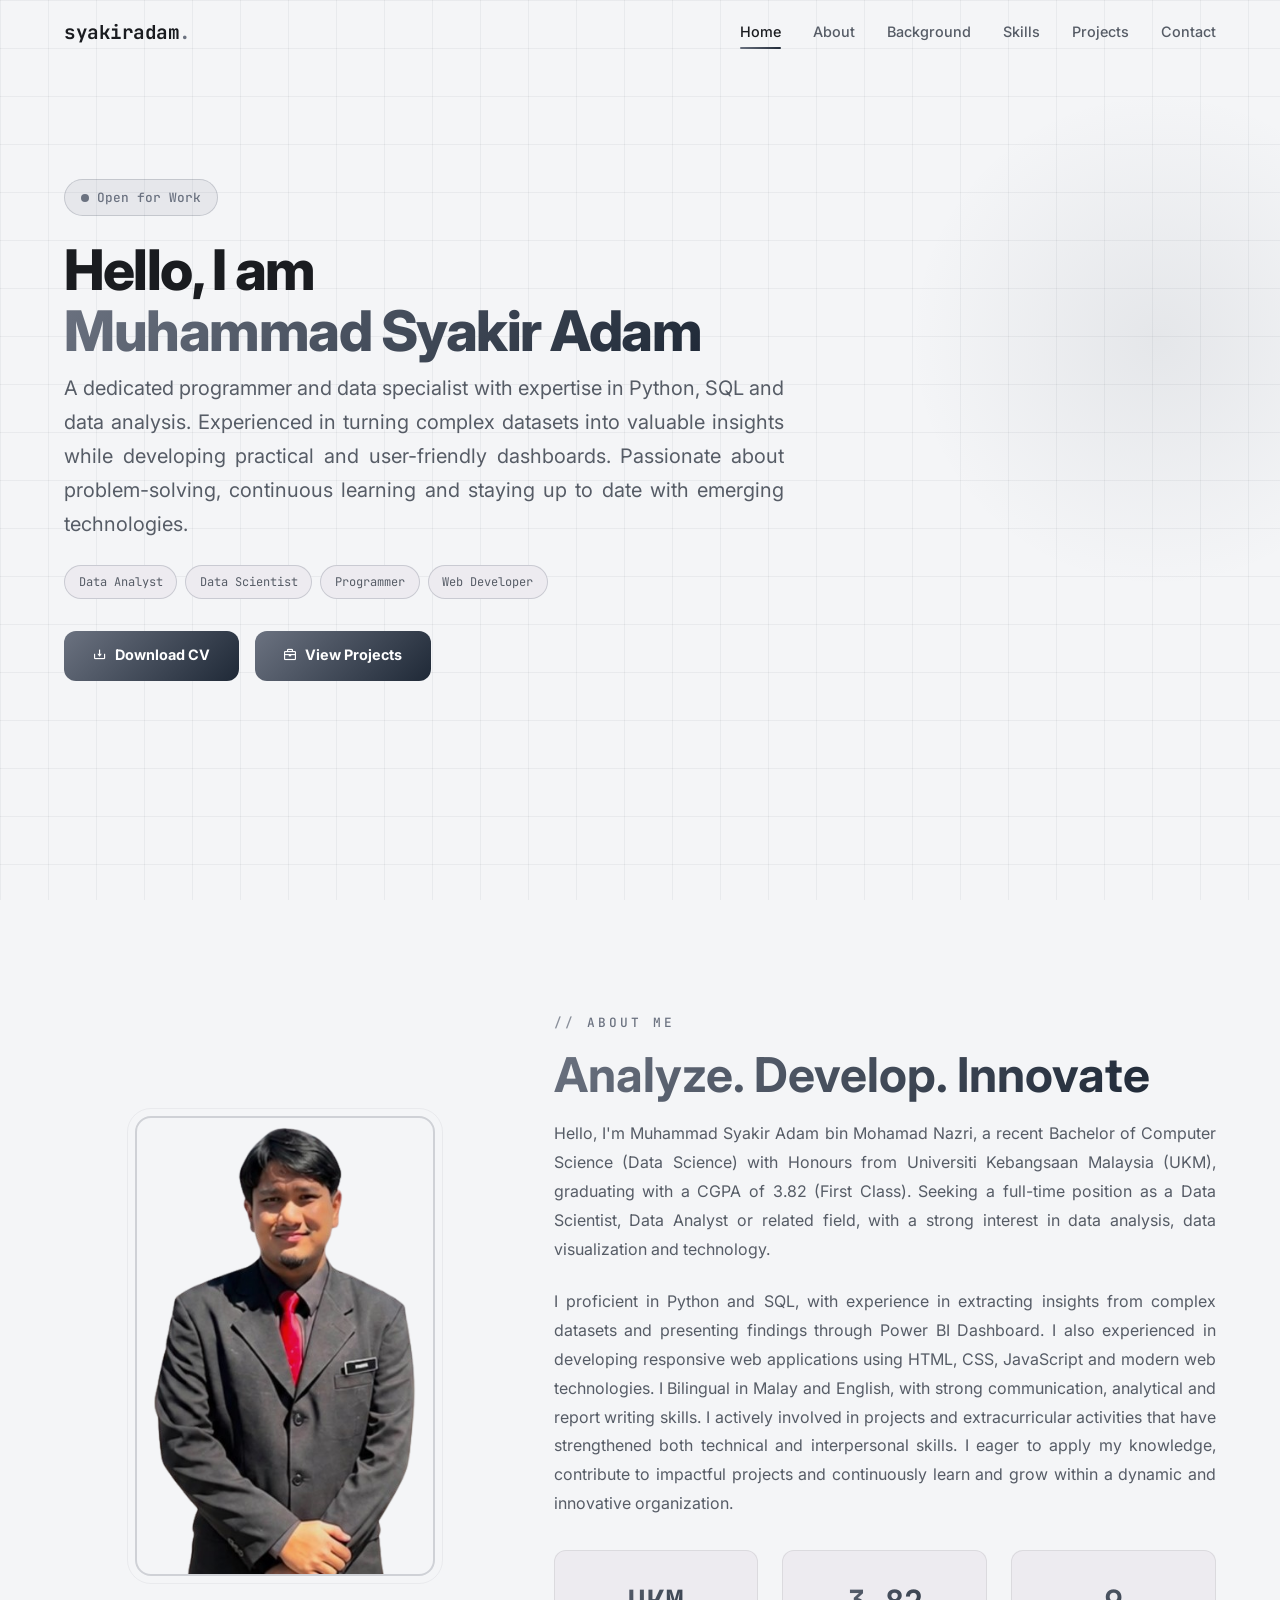
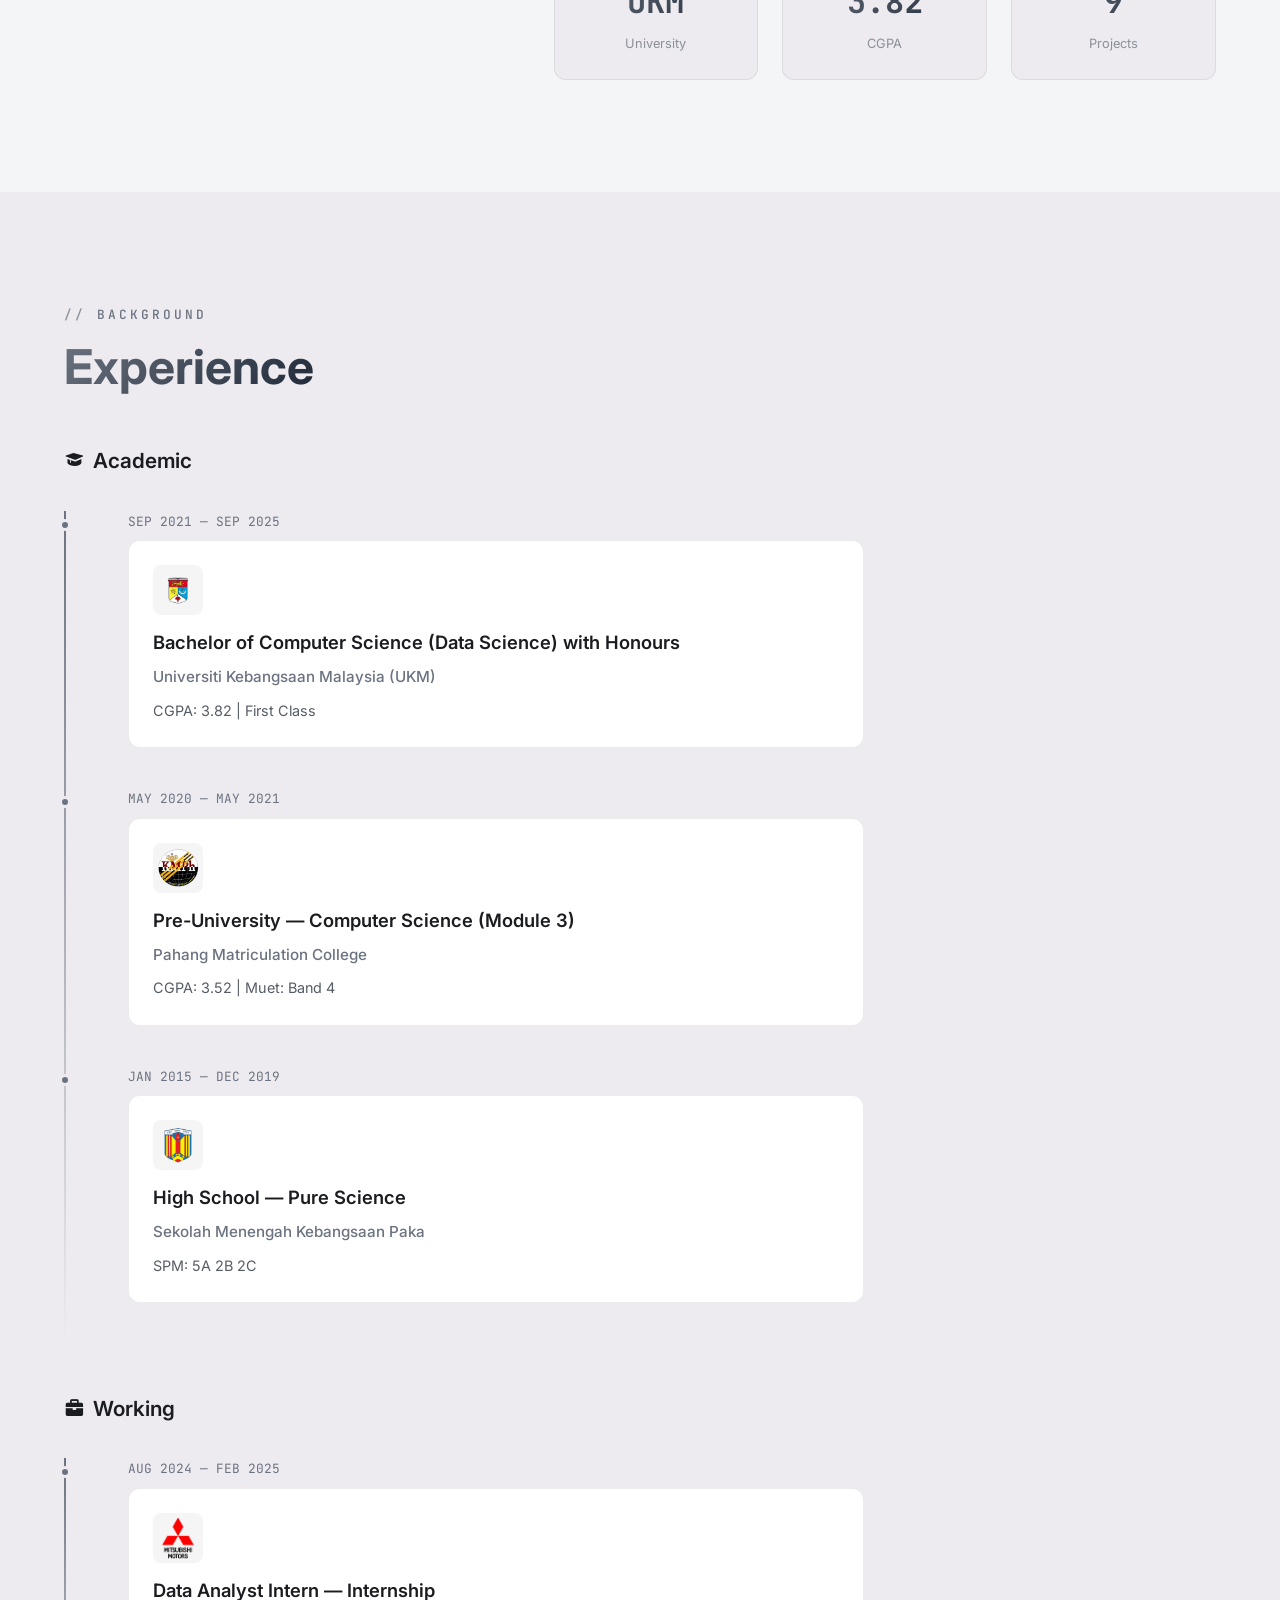
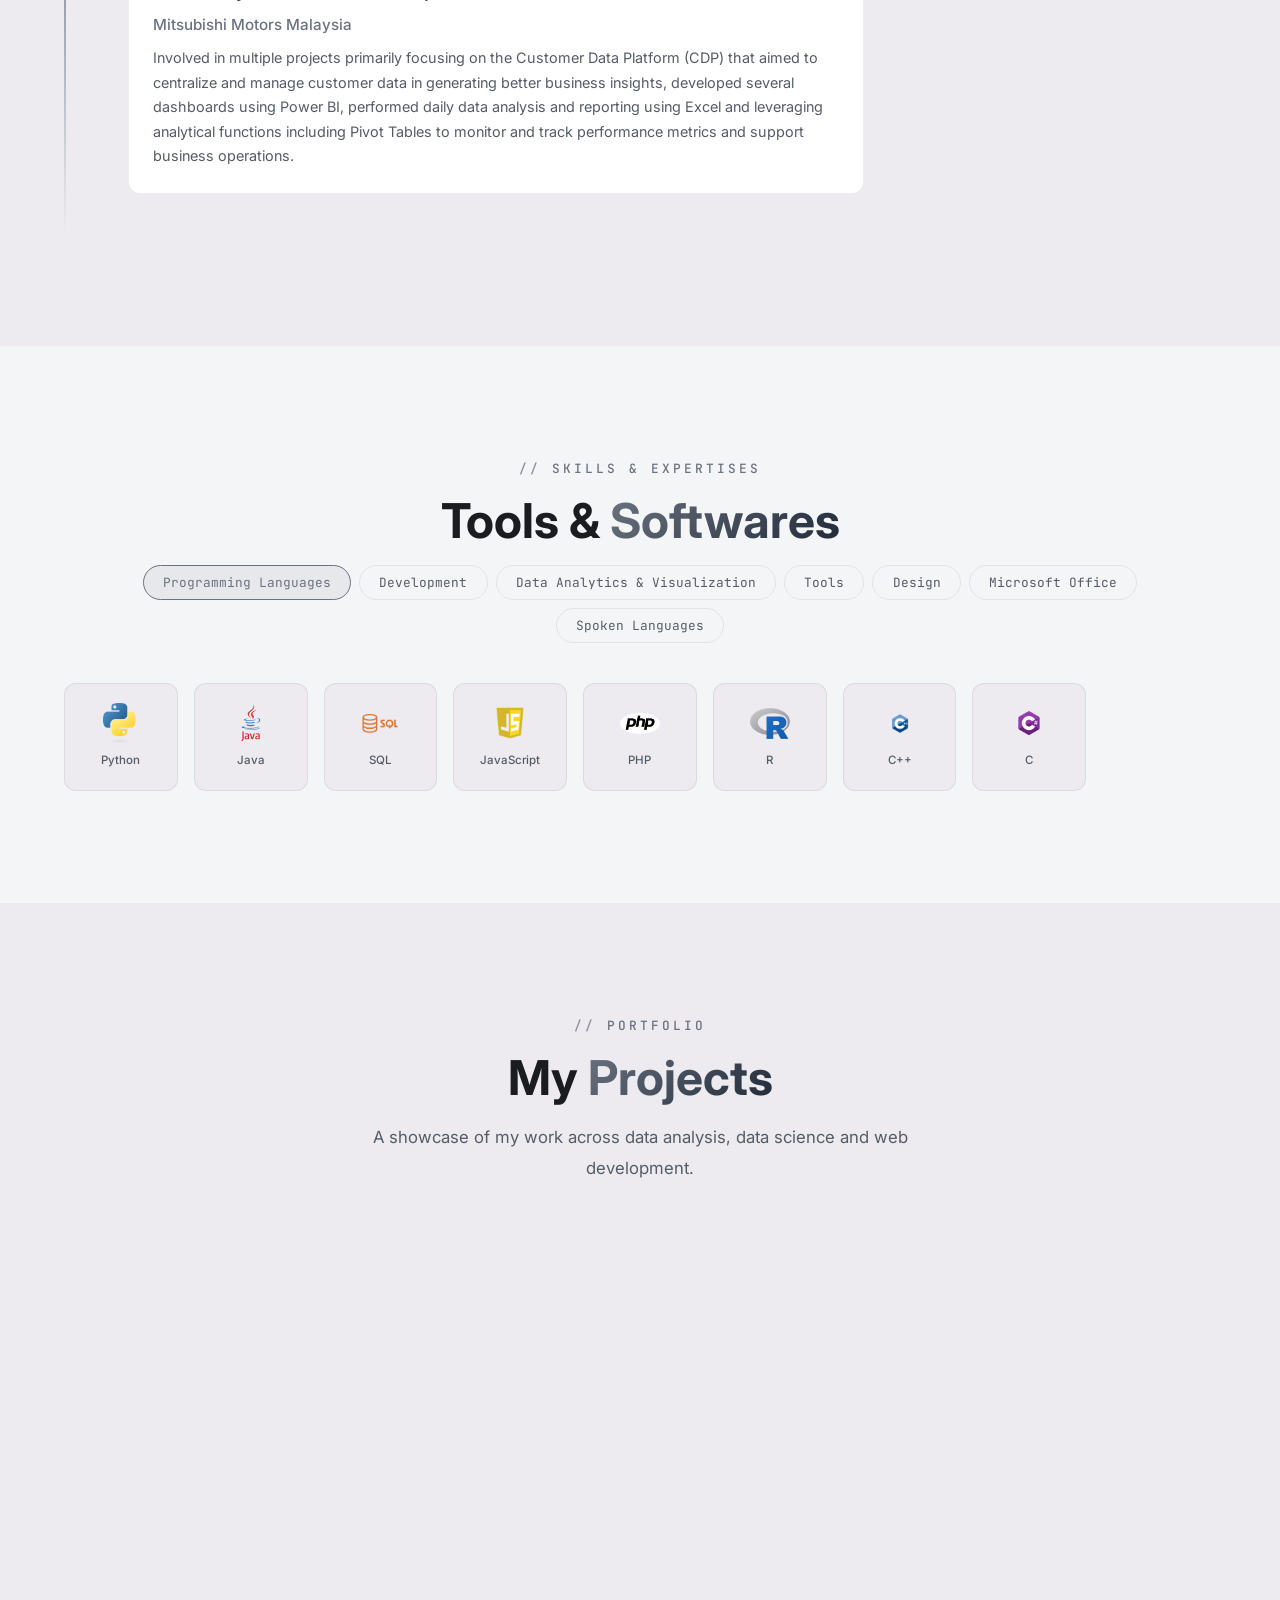
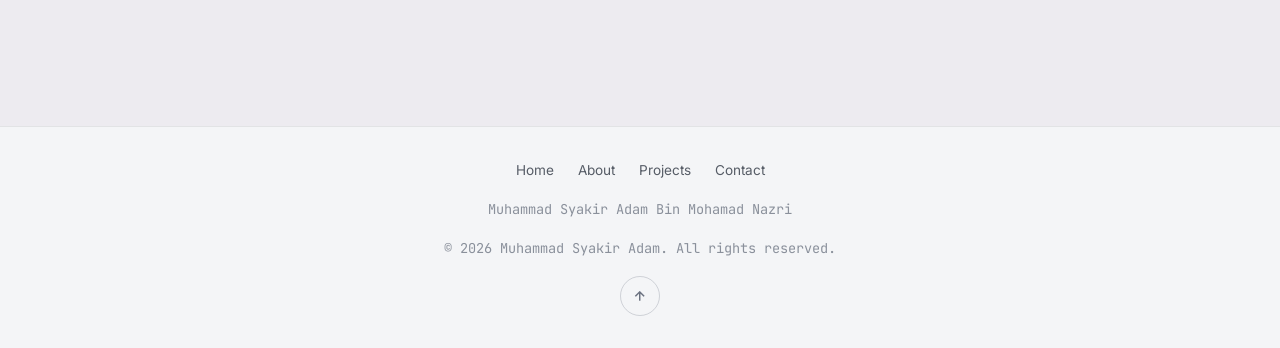
==== commit 2add8374: "Add files via upload" ====
--- a/index.html
+++ b/index.html
@@ -243,7 +243,7 @@
         <div class="skill-item fade-in"><img src="image/flask.png" alt="Flask" loading="lazy"><span>Flask</span></div>
         <div class="skill-item fade-in"><img src="image/xampp.png" alt="XAMPP" loading="lazy"><span>XAMPP</span></div>
         <div class="skill-item fade-in"><img src="image/phpmyadmin.png" alt="phpMyAdmin" loading="lazy"><span>phpMyAdmin</span></div>
-        <div class="skill-item fade-in"><img src="image/filezilla.png" alt="Filezilla" loading="lazy"><span>Filezilla</span></div>
+        <div class="skill-item fade-in"><img src="image/Filezilla.png" alt="Filezilla" loading="lazy"><span>Filezilla</span></div>
       </div>
 
       <!-- Data Analytics & Visualisaton -->
@@ -281,8 +281,8 @@
         <div class="skill-item fade-in"><img src="image/excel.png" alt="Microsoft Excel" loading="lazy"><span>Excel</span></div>
         <div class="skill-item fade-in"><img src="image/word.png" alt="Microsoft Word" loading="lazy"><span>Word</span></div>
         <div class="skill-item fade-in"><img src="image/powerpoint.png" alt="Microsoft PowerPoint" loading="lazy"><span>PowerPoint</span></div>
-        <div class="skill-item fade-in"><img src="image/access.png" alt="Microsoft Access" loading="lazy"><span>Access</span></div>
-        <div class="skill-item fade-in"><img src="image/outlook.png" alt="Outlook" loading="lazy"><span>Outlook</span></div>
+        <div class="skill-item fade-in"><img src="image/Access.png" alt="Microsoft Access" loading="lazy"><span>Access</span></div>
+        <div class="skill-item fade-in"><img src="image/Outlook.png" alt="Outlook" loading="lazy"><span>Outlook</span></div>
       </div>
 
       <!-- Spoken Languages -->
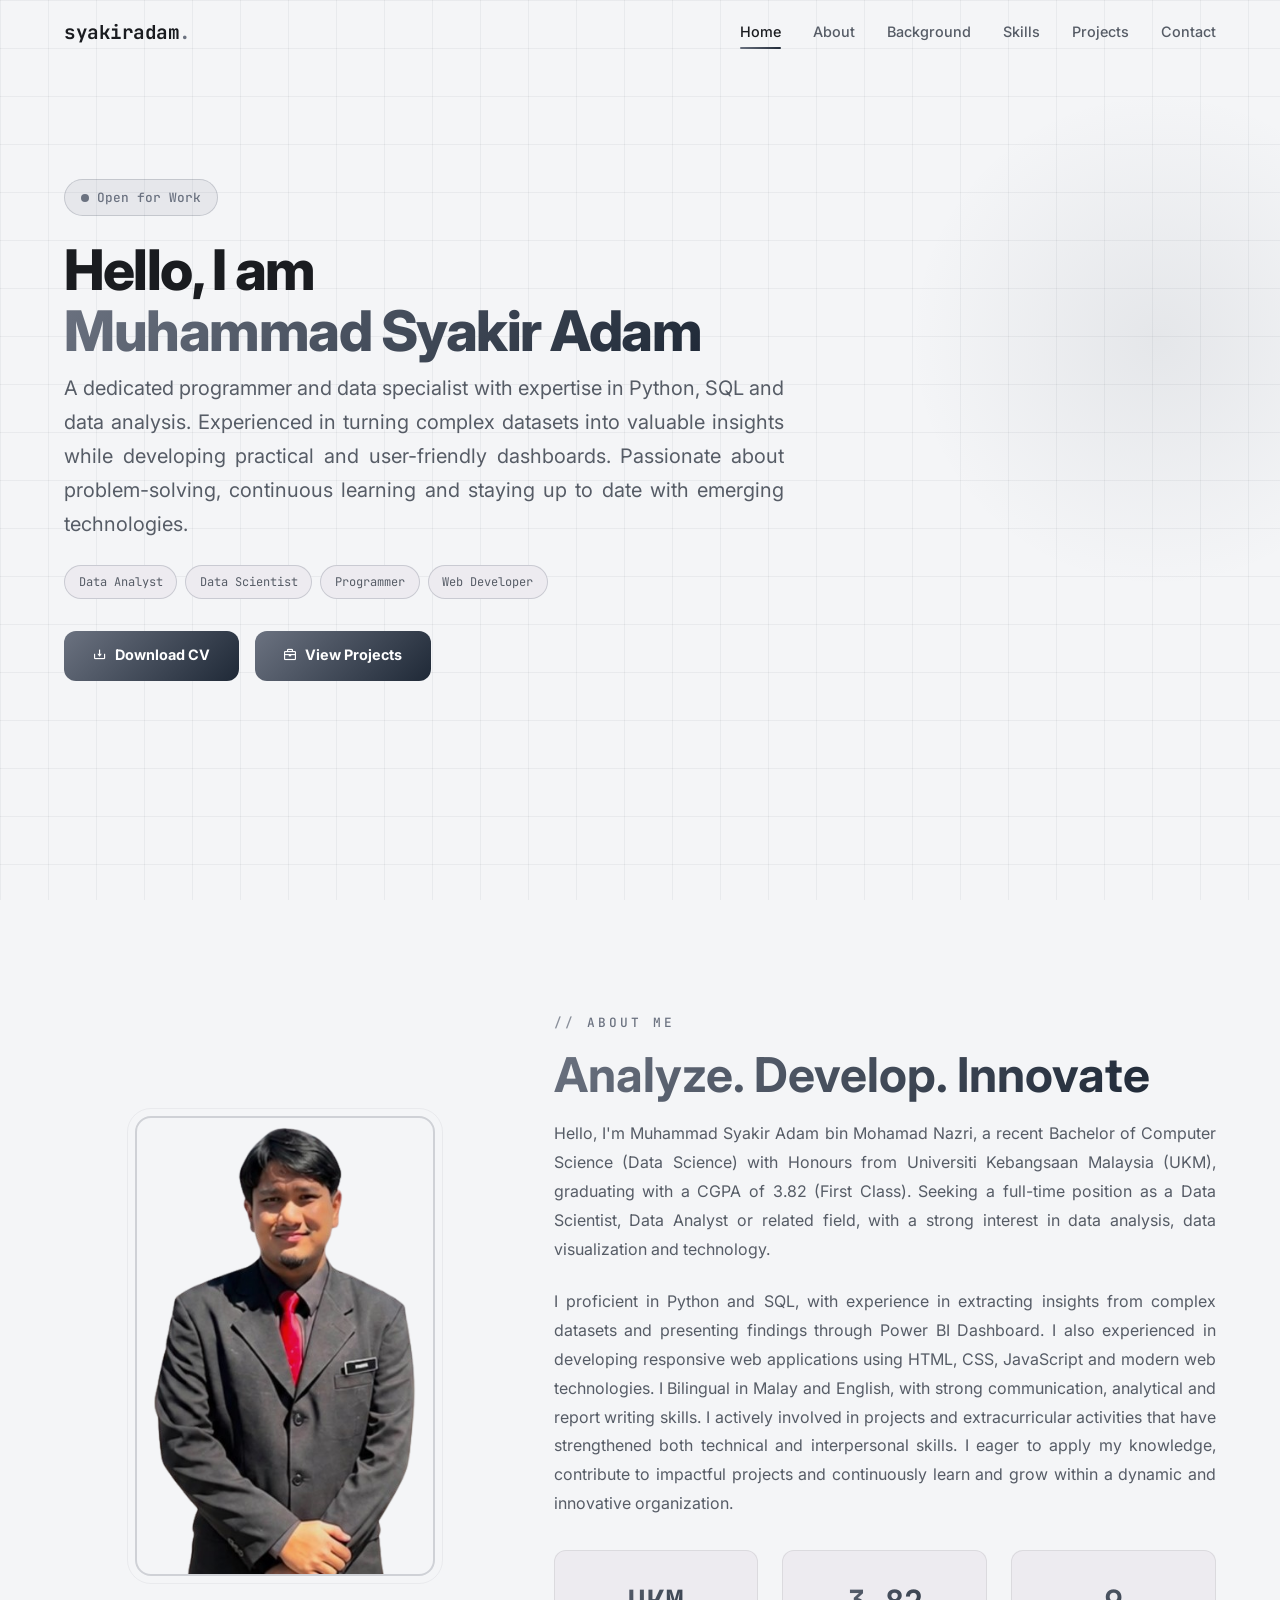
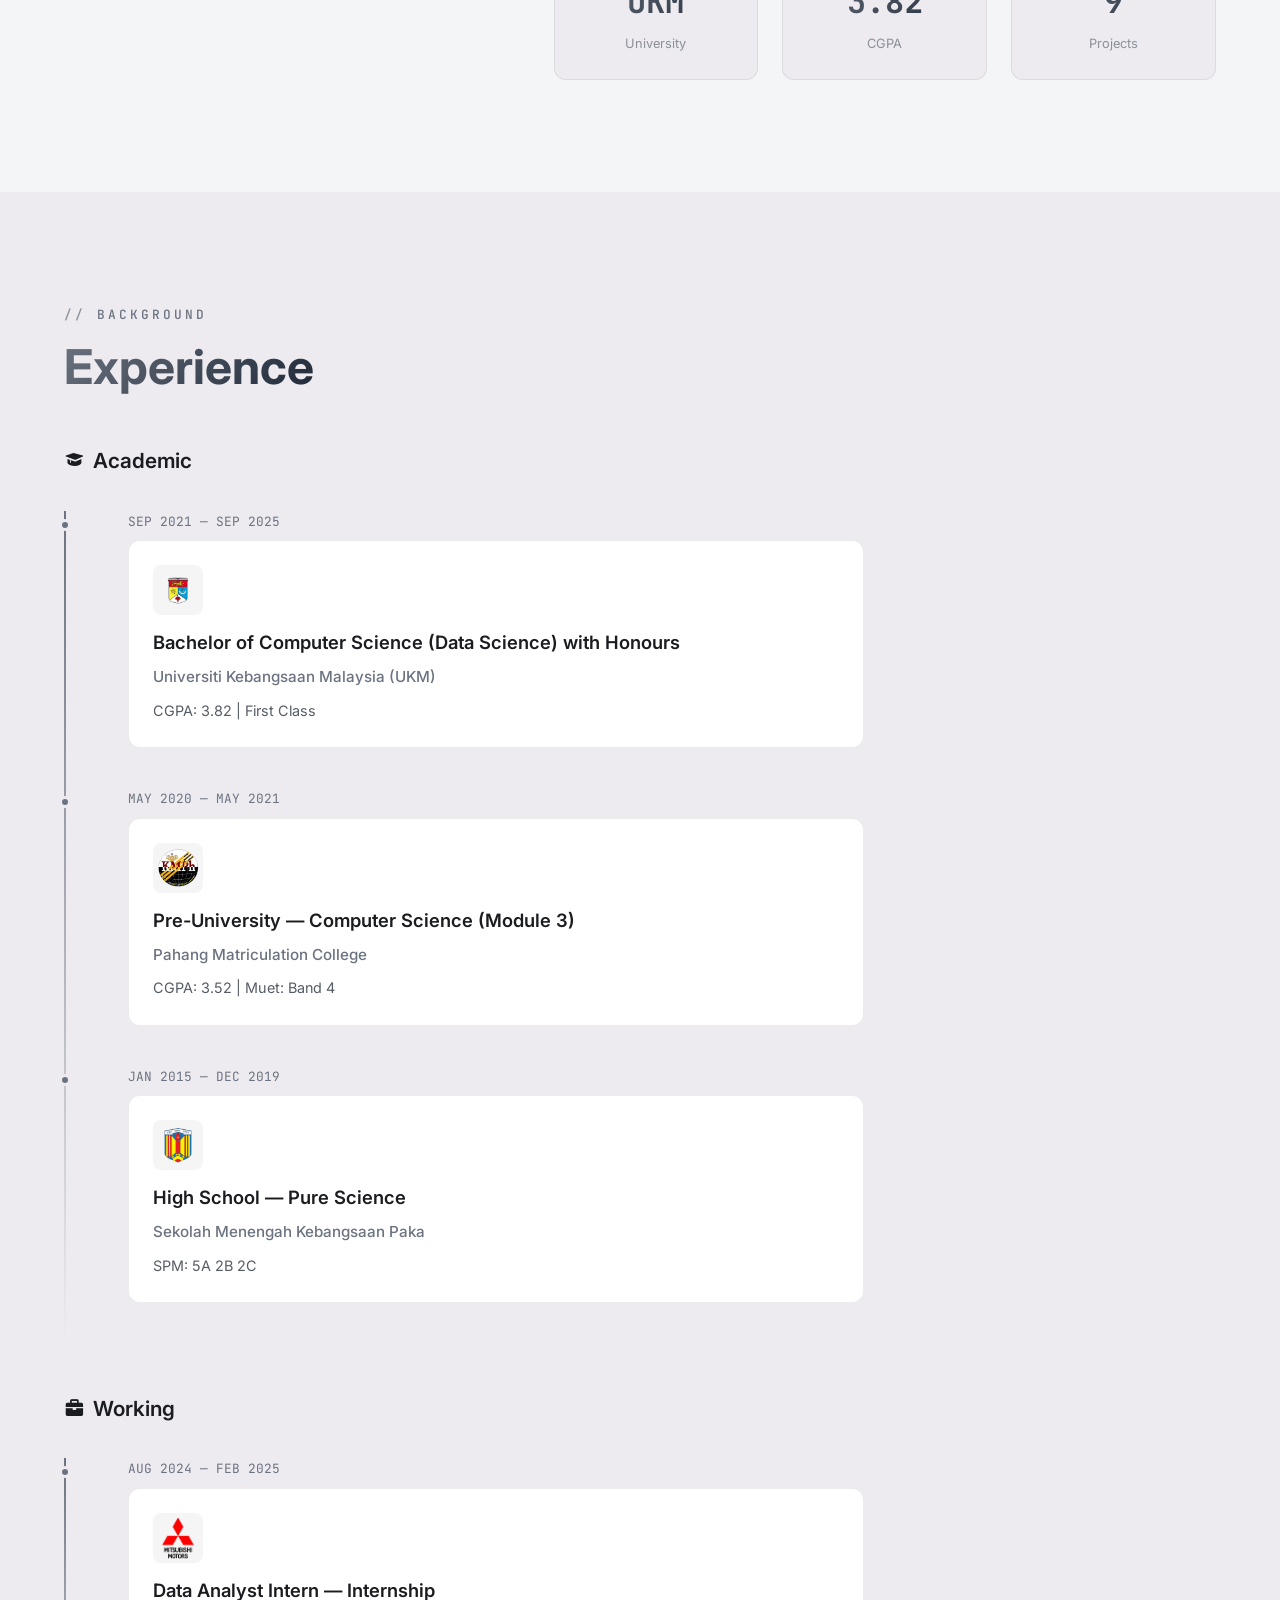
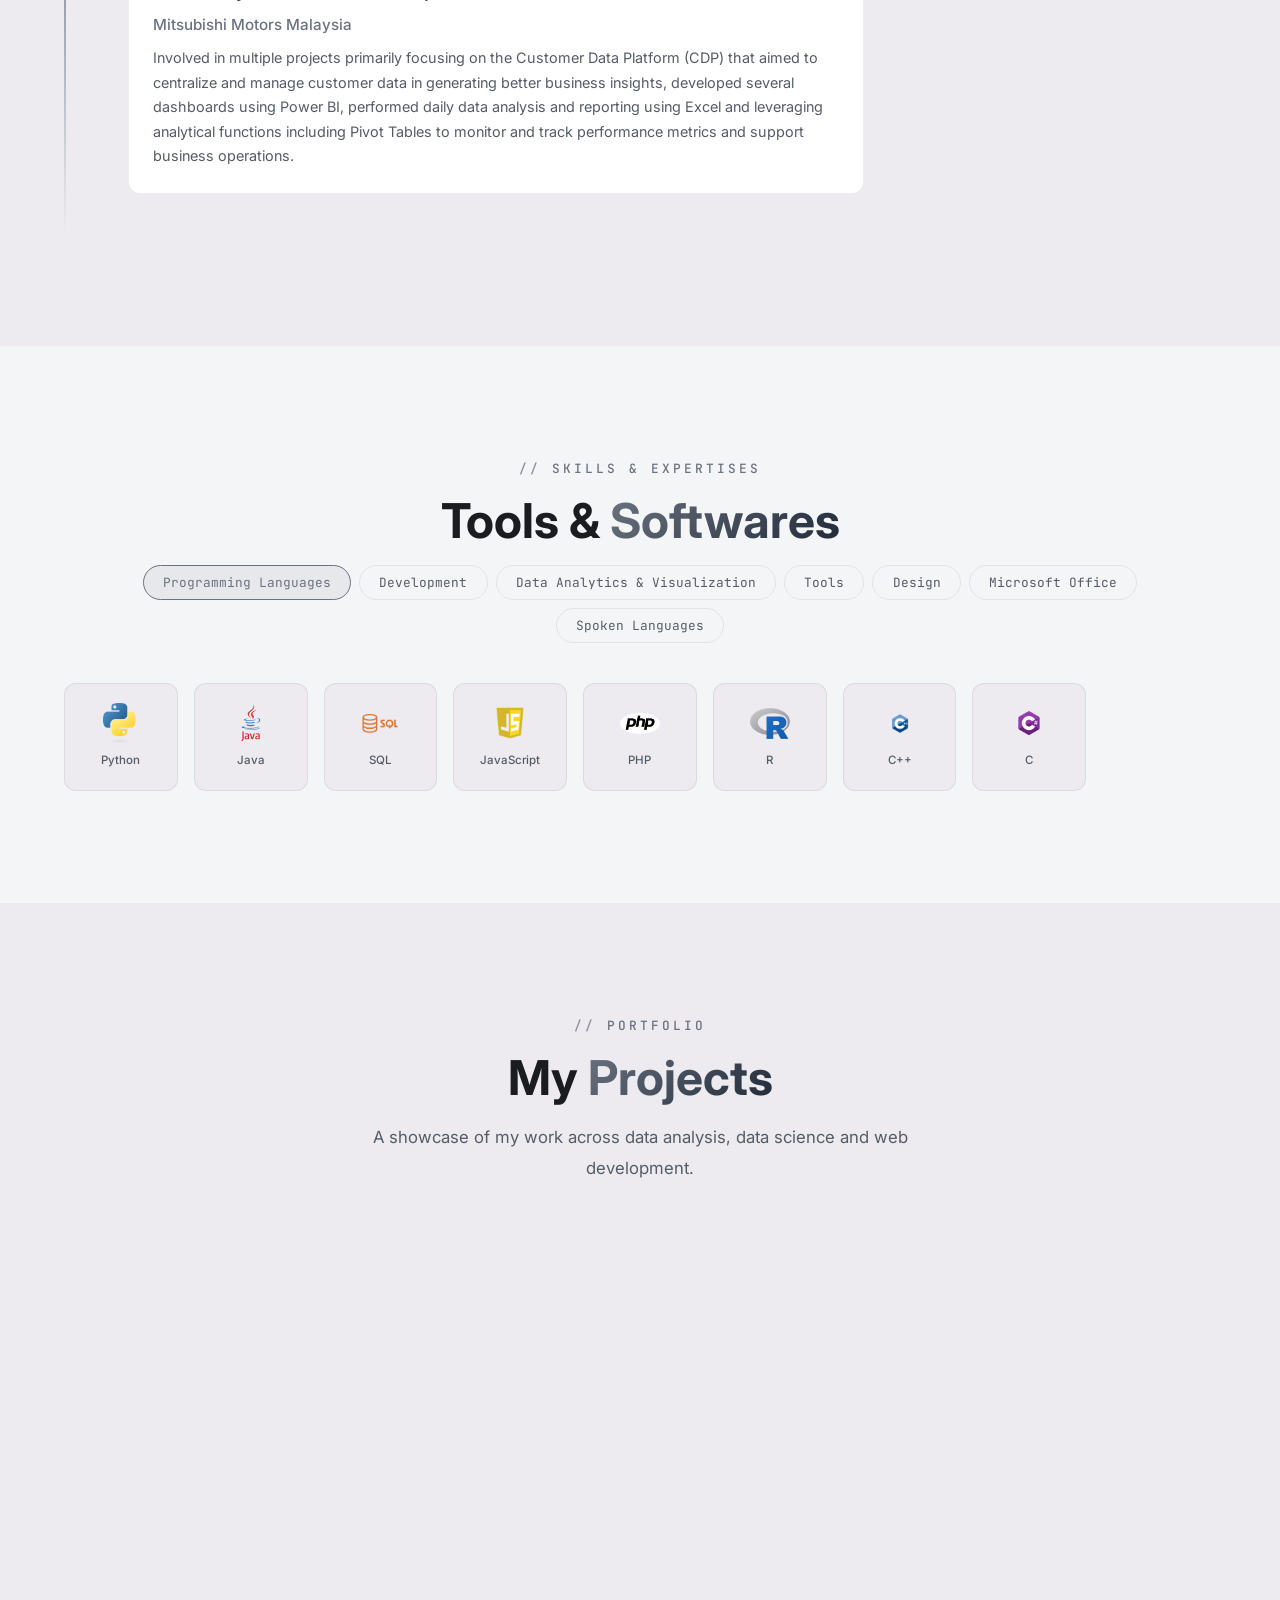
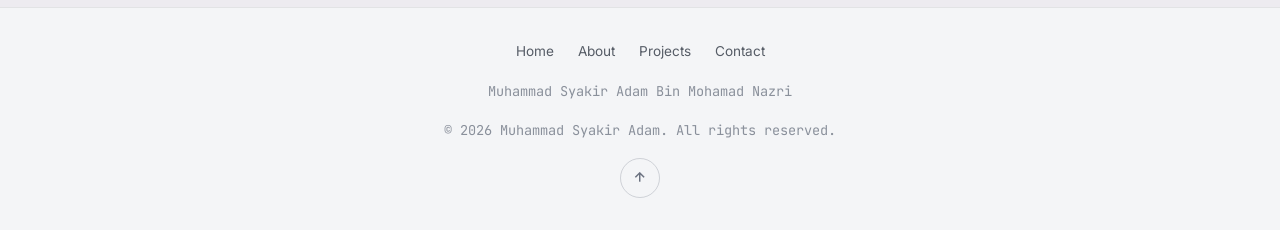
==== commit 0c466dd6: "Add files via upload" ====
--- a/index.html
+++ b/index.html
@@ -463,6 +463,7 @@
               <a href="mailto:syakiradam88@gmail.com">syakiradam88@gmail.com</a>
             </div>
           </div>
+          <!--
           <div class="contact-item">
             <div class="contact-icon"><i class='bx bxs-phone'></i></div>
             <div class="contact-item-text">
@@ -470,6 +471,7 @@
               <a href="tel:+60145027614">+60145027614</a>
             </div>
           </div>
+          -->
           <div class="contact-item">
             <div class="contact-icon"><i class='bx bxl-linkedin'></i></div>
             <div class="contact-item-text">
@@ -485,7 +487,7 @@
             <a href="https://www.linkedin.com/in/muhammad-syakir-adam-bin-mohamad-nazri-2ab940255/" target="_blank" rel="noopener noreferrer" aria-label="LinkedIn"><i class='bx bxl-linkedin'></i></a>
             <a href="https://github.com/SyakirAdam" target="_blank" rel="noopener noreferrer" aria-label="GitHub"><i class='bx bxl-github'></i></a>
             <a href="mailto:syakiradam88@gmail.com" aria-label="Email"><i class='bx bxs-envelope'></i></a>
-            <a href="tel:+60145027614" aria-label="Phone"><i class='bx bxs-phone'></i></a>
+          <!-- <a href="tel:+60145027614" aria-label="Phone"><i class='bx bxs-phone'></i></a> --> 
           </div>
         </div>
       </div>
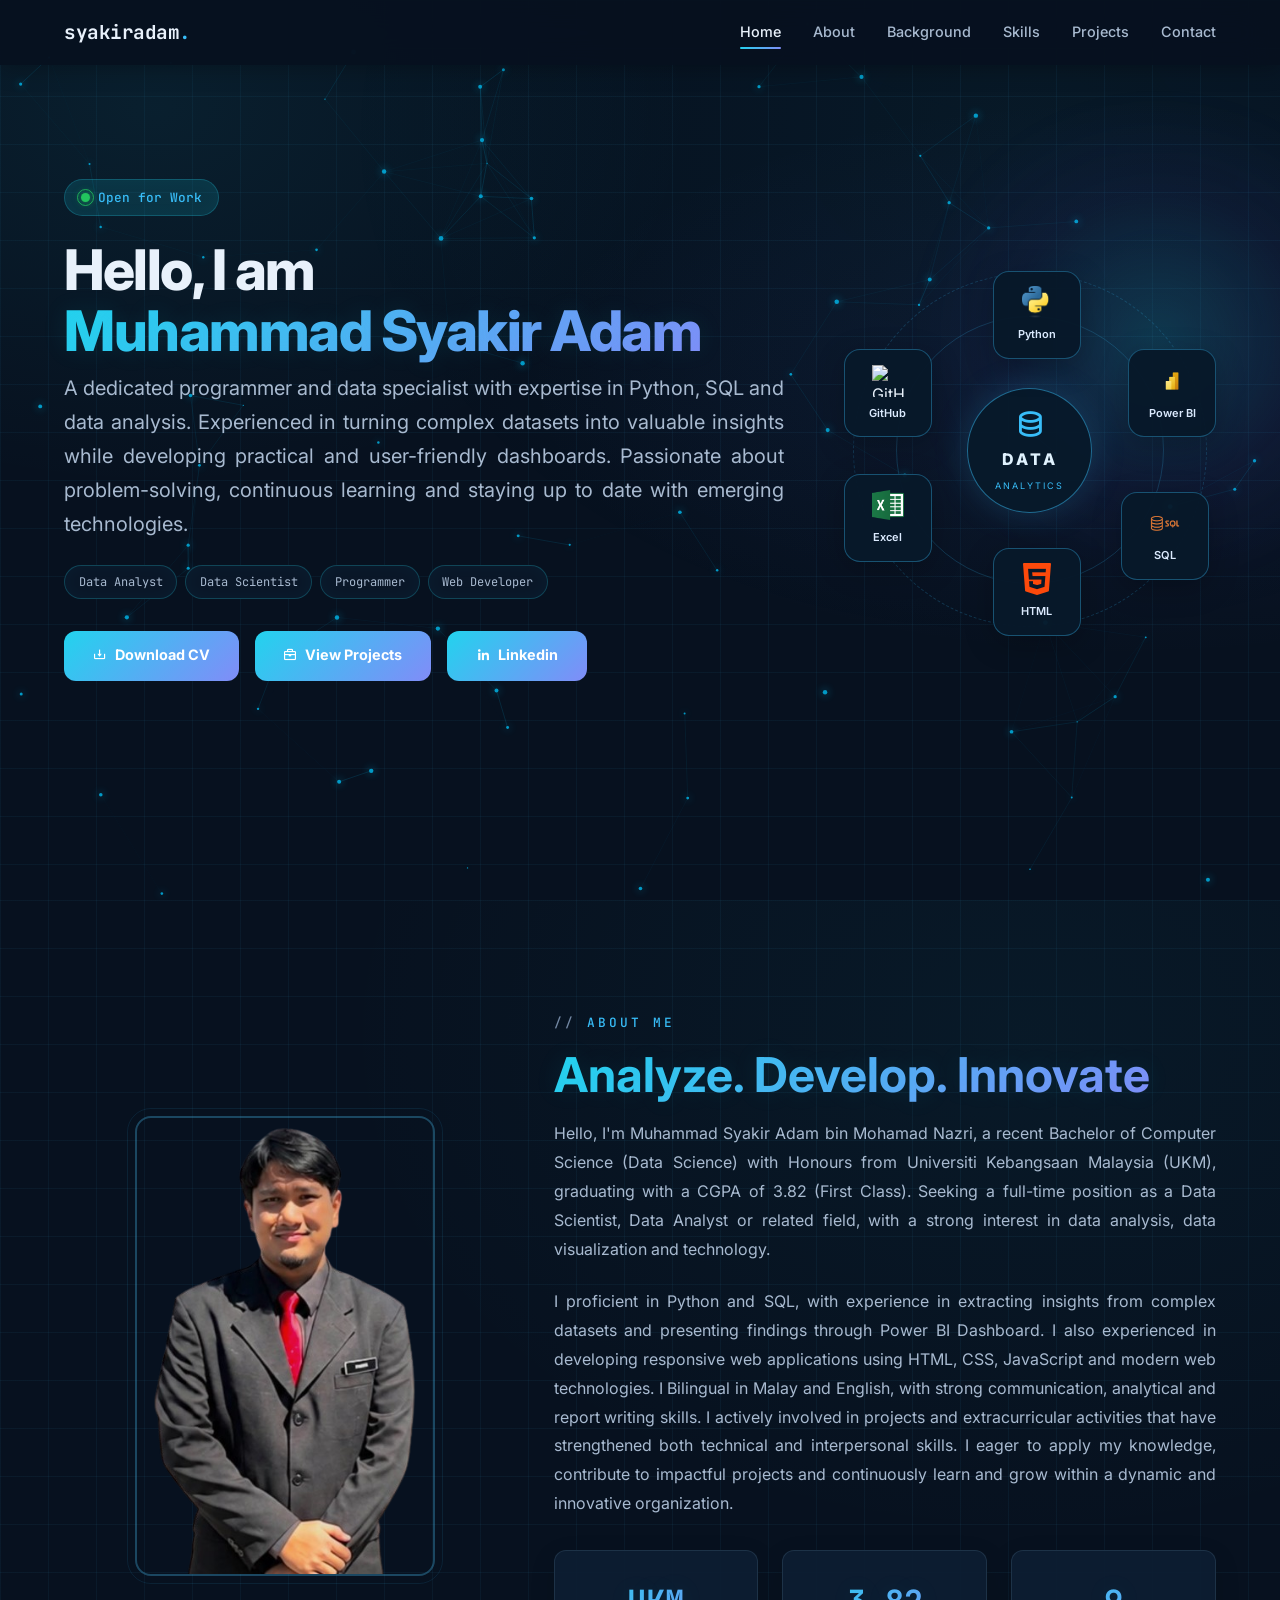
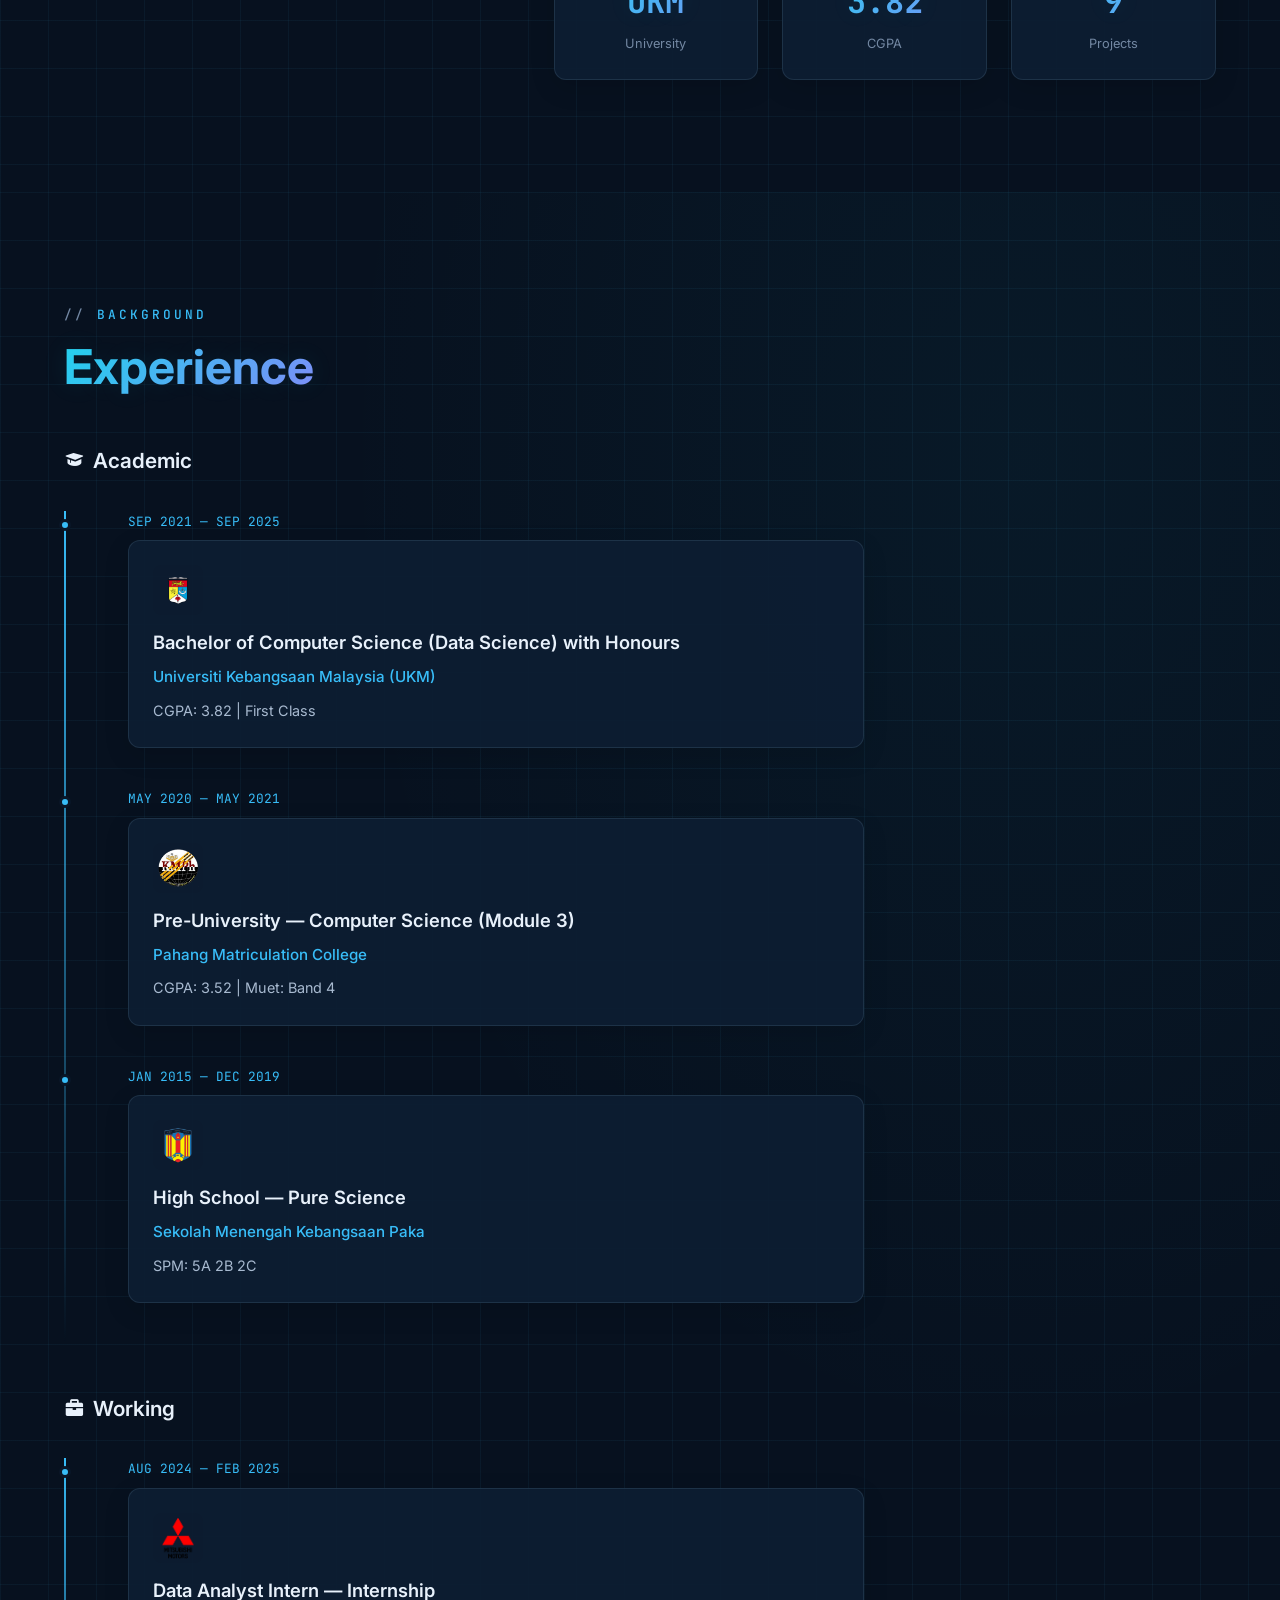
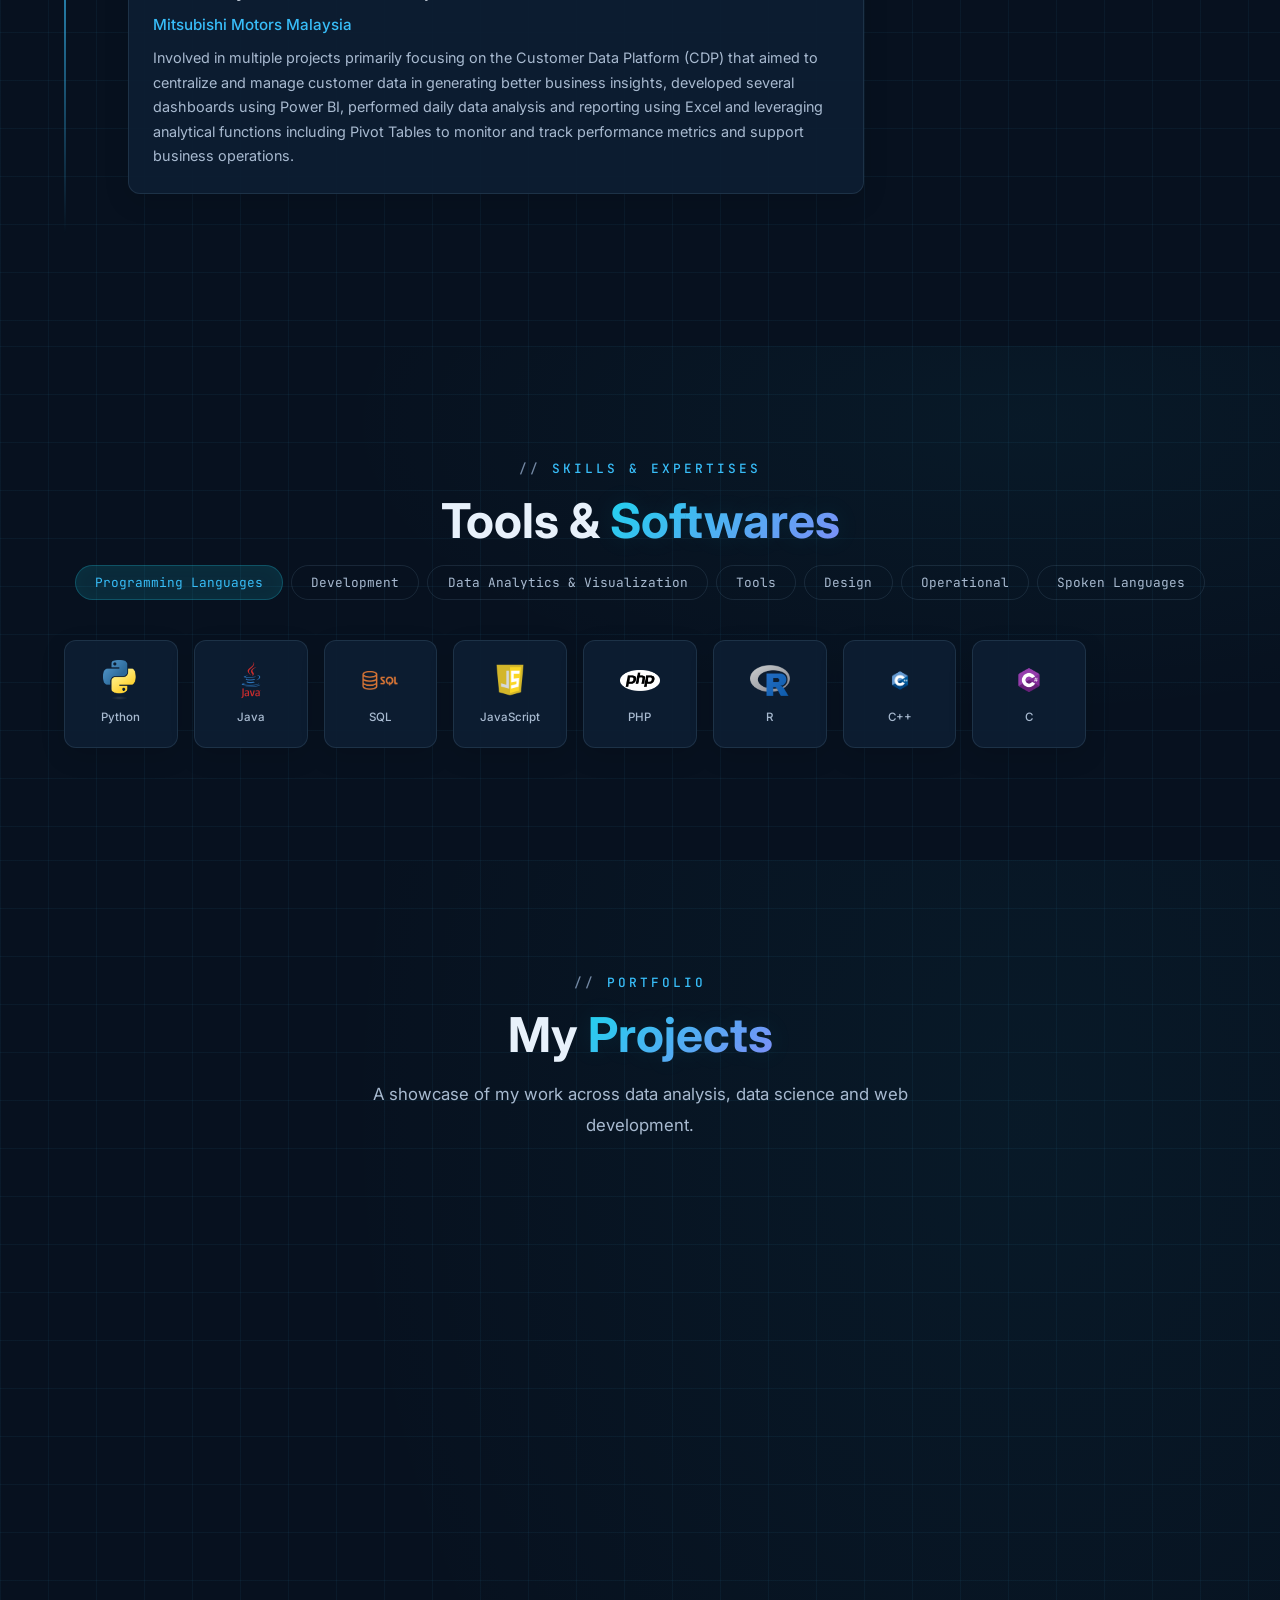
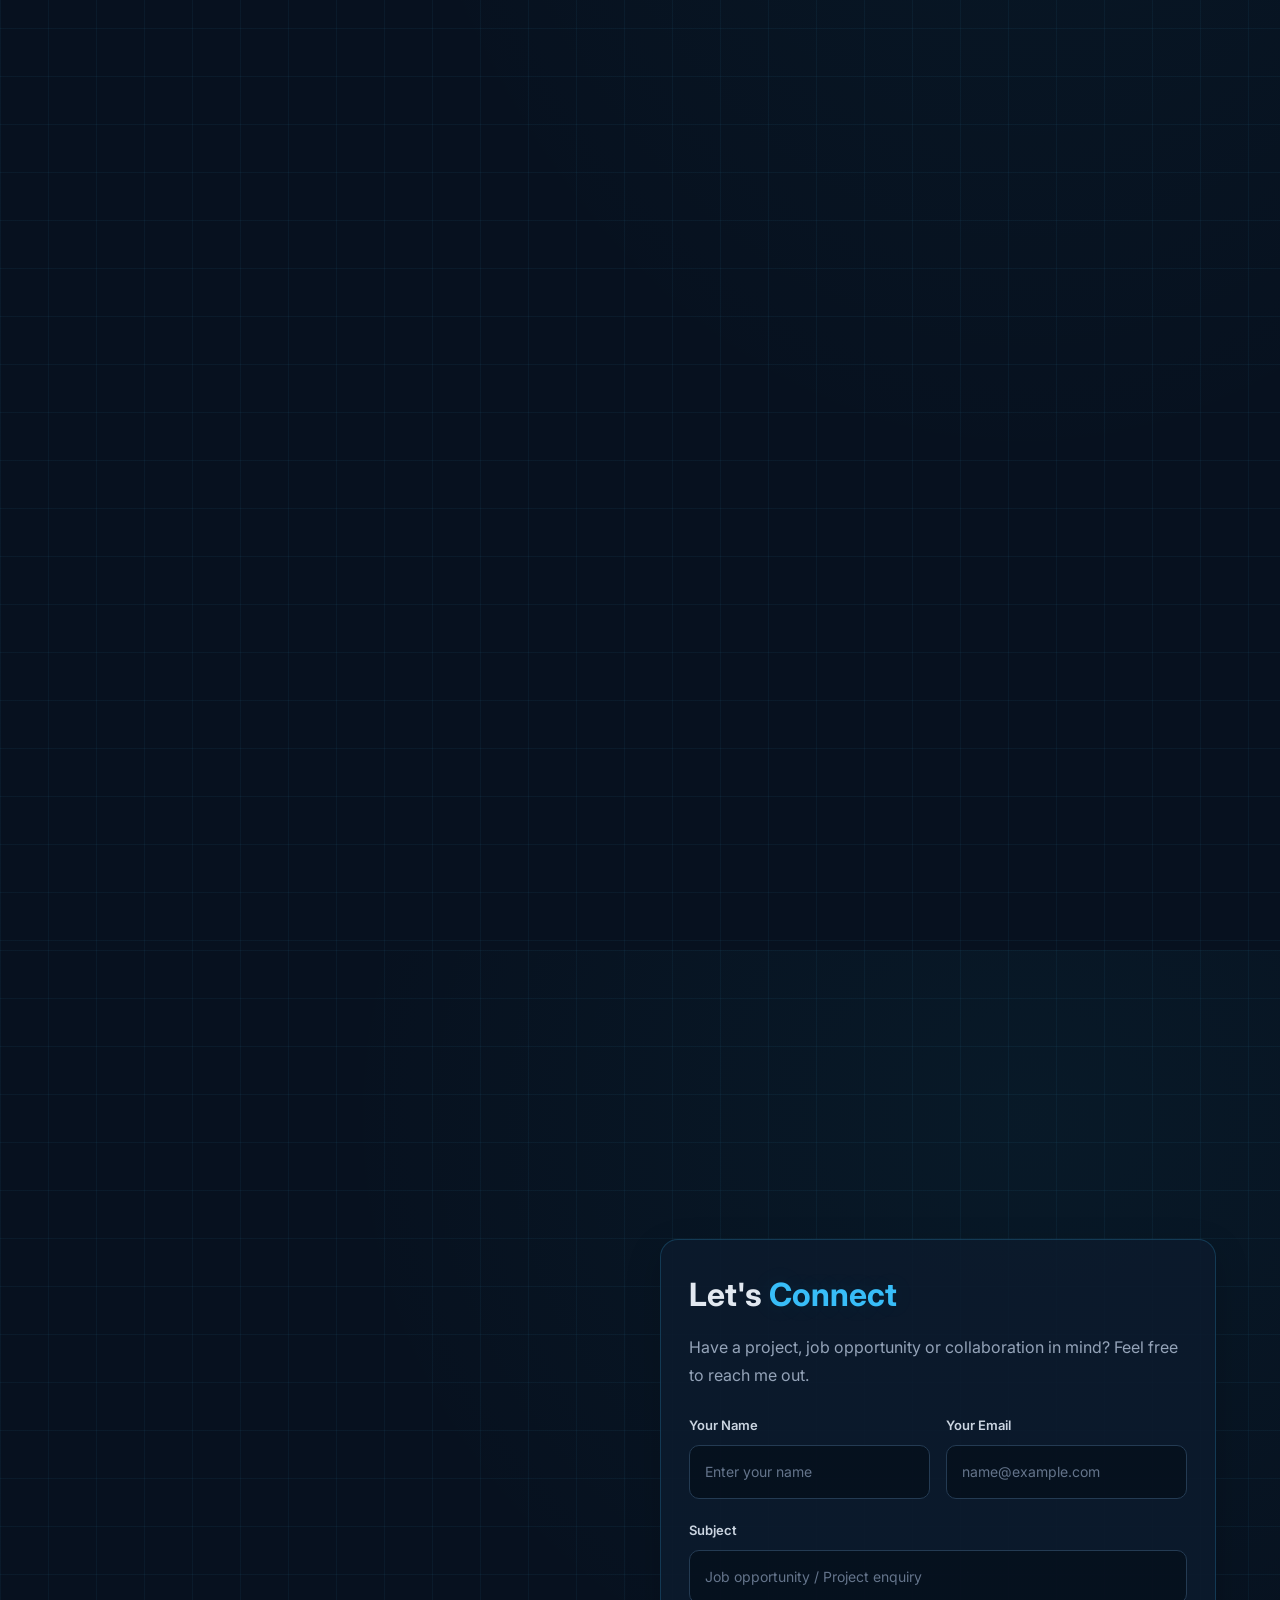
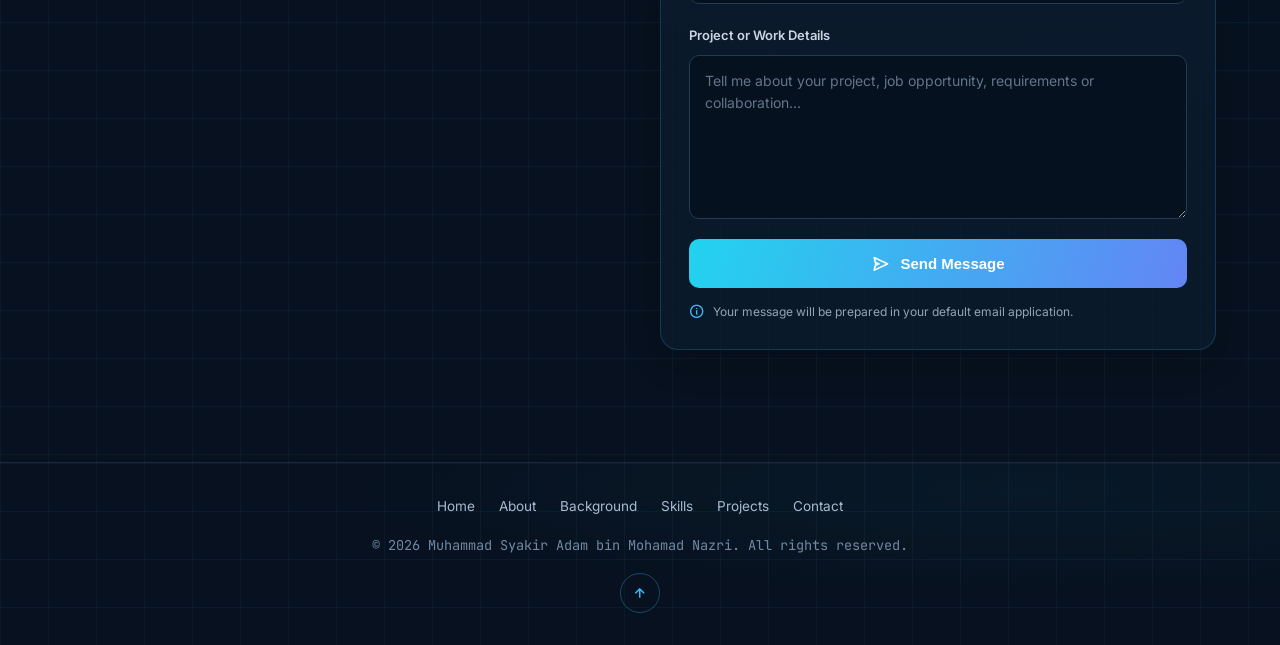
==== commit c4e95c04: "Add files via upload" ====
--- a/index.html
+++ b/index.html
@@ -15,6 +15,9 @@
 </head>
 <body>
 
+  <!-- Animated particle network background -->
+  <canvas id="network-canvas" aria-hidden="true"></canvas>
+
   <!-- ========== NAVIGATION ========== -->
   <nav class="navbar" role="navigation" aria-label="Main navigation">
     <div class="container">
@@ -49,7 +52,7 @@
 
   <!-- ========== HERO SECTION ========== -->
   <section class="hero" id="home">
-    <div class="container">
+    <div class="container hero-layout">
       <div class="hero-content">
         <div class="hero-badge">
           <span class="pulse"></span>
@@ -82,7 +85,54 @@
           <a href="#projects" class="btn-primary">
             <i class='bx bx-briefcase'></i> View Projects
           </a>
-        </div>
+          <a href="https://www.linkedin.com/in/muhammad-syakir-adam-bin-mohamad-nazri-2ab940255/" class="btn-primary" target="_blank" rel="noopener noreferrer">
+            <i class='bx bxl-linkedin'></i> Linkedin
+          </a>
+        </div>
+      </div>
+
+      <!--RIGHT-SIDE TECHNOLOGY ICONS-->
+      <div class="hero-tech-visual" aria-label="Technology skills">
+
+        <div class="tech-orbit orbit-one"></div>
+        <div class="tech-orbit orbit-two"></div>
+
+        <div class="tech-center">
+          <i class="bx bx-data"></i>
+          <span>DATA</span>
+          <small>ANALYTICS</small>
+        </div>
+
+        <div class="tech-float-icon python">
+          <img src="image/python.png" alt="Python">
+          <span>Python</span>
+        </div>
+
+        <div class="tech-float-icon powerbi">
+          <img src="image/powerbi.png" alt="Power BI">
+          <span>Power BI</span>
+        </div>
+
+        <div class="tech-float-icon sql">
+          <img src="image/sql.png" alt="SQL">
+          <span>SQL</span>
+        </div>
+
+        <div class="tech-float-icon tableau">
+          <img src="image/html.png" alt="Tableau">
+          <span>HTML</span>
+        </div>
+
+        <div class="tech-float-icon excel">
+          <img src="image/excel.png" alt="Excel">
+          <span>Excel</span>
+        </div>
+
+        <div class="tech-float-icon github">
+          <img src="https://cdn.simpleicons.org/github/E2E8F0" alt="GitHub">
+          <span>GitHub</span>
+        </div>
+
       </div>
     </div>
   </section>
@@ -217,7 +267,7 @@
         <button class="tab-btn" data-tab="datascience">Data Analytics & Visualization</button>
         <button class="tab-btn" data-tab="tools">Tools</button>
         <button class="tab-btn" data-tab="design">Design</button>
-        <button class="tab-btn" data-tab="office">Microsoft Office</button>
+        <button class="tab-btn" data-tab="office">Operational</button>
         <button class="tab-btn" data-tab="spoken">Spoken Languages</button>
       </div>
 
@@ -438,9 +488,6 @@
           </div>
         </article>
 
-        
-
-        
       </div>
     </div>
   </section>
@@ -453,16 +500,26 @@
         <h2 class="section-title">Contact <span class="highlight">Me</span></h2>
         <p class="section-desc">I'm currently looking for any opportunities. Feel free to reach out!</p>
       </div>
-
       <div class="contact-grid">
-        <div class="contact-info fade-in">
-          <div class="contact-item">
-            <div class="contact-icon"><i class='bx bxs-envelope'></i></div>
+        <div class="contact-info fade-in">      
+          <a href="mailto:syakiradam88@gmail.com" class="contact-item contact-link">
+            <div class="contact-icon">
+              <i class='bx bxs-envelope'></i>
+            </div>
             <div class="contact-item-text">
               <h4>Email</h4>
-              <a href="mailto:syakiradam88@gmail.com">syakiradam88@gmail.com</a>
-            </div>
-          </div>
+              <span>syakiradam88@gmail.com</span>
+            </div>
+          </a>        
+          <a href="https://github.com/SyakirAdam" class="contact-item contact-link" target="_blank" rel="noopener noreferrer">
+            <div class="contact-icon">
+              <i class='bx bxl-github'></i>
+            </div>
+            <div class="contact-item-text">
+              <h4>Github</h4>
+              <span>syakir-adam</span>
+            </div>
+          </a>
           <!--
           <div class="contact-item">
             <div class="contact-icon"><i class='bx bxs-phone'></i></div>
@@ -472,23 +529,64 @@
             </div>
           </div>
           -->
-          <div class="contact-item">
-            <div class="contact-icon"><i class='bx bxl-linkedin'></i></div>
+          <a href="https://www.linkedin.com/in/muhammad-syakir-adam-bin-mohamad-nazri-2ab940255/" class="contact-item contact-link" target="_blank" rel="noopener noreferrer">
+            <div class="contact-icon">
+              <i class='bx bxl-linkedin'></i>
+            </div>
             <div class="contact-item-text">
               <h4>LinkedIn</h4>
-              <a href="https://www.linkedin.com/in/muhammad-syakir-adam-bin-mohamad-nazri-2ab940255/" target="_blank" rel="noopener noreferrer">syakir-adam</a>
-            </div>
-          </div>
-        </div>
-
-        <div class="fade-in">
-          <p class="section-desc" style="margin-bottom:1.5rem;">Connect with me on social media:</p>
-          <div class="contact-socials">
-            <a href="https://www.linkedin.com/in/muhammad-syakir-adam-bin-mohamad-nazri-2ab940255/" target="_blank" rel="noopener noreferrer" aria-label="LinkedIn"><i class='bx bxl-linkedin'></i></a>
-            <a href="https://github.com/SyakirAdam" target="_blank" rel="noopener noreferrer" aria-label="GitHub"><i class='bx bxl-github'></i></a>
-            <a href="mailto:syakiradam88@gmail.com" aria-label="Email"><i class='bx bxs-envelope'></i></a>
-          <!-- <a href="tel:+60145027614" aria-label="Phone"><i class='bx bxs-phone'></i></a> --> 
-          </div>
+              <span>syakir-adam</span>
+            </div>
+          </a>
+          <a href="resume/Syakir-Adam-Resume.pdf" class="contact-item contact-link" target="_blank" rel="noopener noreferrer"> 
+            <div class="contact-icon">
+              <i class='bx bx-download'></i>
+            </div>
+            <div class="contact-item-text">
+              <h4>Resume</h4>
+              <span>Resume Syakir Adam</span>
+            </div>
+          </a>
+        </div>
+        
+        <!-- RIGHT SIDE: CONTACT FORM -->
+        <div class="contact-form-wrapper">
+
+          <div class="contact-form-heading">
+            <h3>Let's <span class="highlight">Connect</span></h3>
+            <p>
+              Have a project, job opportunity or collaboration in mind? Feel free to reach me out.
+            </p>
+          </div>
+
+          <form id="contact-form" class="contact-form">
+            <div class="form-row">
+              <div class="form-group">
+                <label for="contact-name">Your Name</label>
+                <input type="text" id="contact-name" name="name" placeholder="Enter your name" autocomplete="name" required >
+              </div>
+
+              <div class="form-group">
+                <label for="contact-email">Your Email</label>
+                <input type="email" id="contact-email" name="email" placeholder="name@example.com" autocomplete="email" required>
+              </div>
+            </div>
+
+            <div class="form-group">
+              <label for="contact-subject">Subject</label>
+              <input type="text" id="contact-subject" name="subject" placeholder="Job opportunity / Project enquiry" required>
+            </div>
+
+            <div class="form-group">
+              <label for="contact-message">Project or Work Details</label>
+              <textarea id="contact-message" name="message" rows="6" placeholder="Tell me about your project, job opportunity, requirements or collaboration..." required></textarea>
+            </div>
+            <button type="submit" class="contact-submit-btn"><i class="bx bx-send"></i>Send Message</button>
+            <p class="form-note">
+              <i class="bx bx-info-circle"></i>
+              Your message will be prepared in your default email application.
+            </p>
+          </form>
         </div>
       </div>
     </div>
@@ -500,11 +598,12 @@
       <div class="footer-links">
         <a href="#home">Home</a>
         <a href="#about">About</a>
+        <a href="#experience">Background</a>
+        <a href="#skills">Skills</a>
         <a href="#projects">Projects</a>
         <a href="#contact">Contact</a>
       </div>
-      <p>Muhammad Syakir Adam Bin Mohamad Nazri</p>
-      <p>&copy; 2026 Muhammad Syakir Adam. All rights reserved.</p>
+      <p>&copy; 2026 Muhammad Syakir Adam bin Mohamad Nazri. All rights reserved.</p>
       <a href="#home" class="back-to-top" aria-label="Back to top"><i class='bx bx-up-arrow-alt'></i></a>
     </div>
   </footer>
--- a/style.css
+++ b/style.css
@@ -1,7 +1,5 @@
 /* ============================================
    MUHAMMAD SYAKIR ADAM — PORTFOLIO STYLESHEET
-   Monochrome Grey / Silver Accent System
-   Mobile-First Responsive Design
    ============================================ */
 
 /* ---------- Google Fonts ---------- */
@@ -83,8 +81,8 @@
   text-decoration: none;
   transition: color var(--transition-fast);
 }
+
 a:hover { color: var(--text-primary); }
-
 img { max-width: 100%; height: auto; display: block; }
 ul, ol { list-style: none; }
 
@@ -106,6 +104,7 @@
   margin-bottom: 0.75rem;
   display: block;
 }
+
 .section-label::before {
   content: '// ';
   color: var(--text-muted);
@@ -137,18 +136,16 @@
 .fade-in {
   opacity: 0;
   transform: translateY(30px);
-  transition: opacity 0.7s cubic-bezier(0.4, 0, 0.2, 1),
-              transform 0.7s cubic-bezier(0.4, 0, 0.2, 1);
-}
+  transition: opacity 0.7s cubic-bezier(0.4, 0, 0.2, 1), transform 0.7s cubic-bezier(0.4, 0, 0.2, 1);
+}
+
 .fade-in.visible { opacity: 1; transform: translateY(0); }
-
 .fade-in-left {
   opacity: 0;
   transform: translateX(-40px);
   transition: opacity 0.7s ease, transform 0.7s ease;
 }
 .fade-in-left.visible { opacity: 1; transform: translateX(0); }
-
 .fade-in-right {
   opacity: 0;
   transform: translateX(40px);
@@ -169,6 +166,7 @@
 /* ============================================
    NAVIGATION
    ============================================ */
+
 .navbar {
   position: fixed;
   top: 0;
@@ -176,9 +174,7 @@
   width: 100%;
   z-index: 1000;
   padding: 1rem 0;
-  transition: background-color var(--transition-base),
-              box-shadow var(--transition-base),
-              padding var(--transition-base);
+  transition: background-color var(--transition-base), box-shadow var(--transition-base), padding var(--transition-base);
 }
 
 .navbar.scrolled {
@@ -202,13 +198,12 @@
   color: var(--text-primary);
   letter-spacing: -0.5px;
 }
+
 .nav-logo .dot { color: var(--accent-light); }
-
 .nav-links {
   display: none;
   gap: 2rem;
 }
-
 .nav-links a {
   font-size: 0.9rem;
   font-weight: 500;
@@ -216,6 +211,7 @@
   transition: color var(--transition-fast);
   position: relative;
 }
+
 .nav-links a::after {
   content: '';
   position: absolute;
@@ -227,6 +223,7 @@
   border-radius: 1px;
   transition: width var(--transition-base);
 }
+
 .nav-links a:hover,
 .nav-links a.active { color: var(--text-primary); }
 .nav-links a:hover::after,
@@ -242,6 +239,7 @@
   border: none;
   z-index: 1001;
 }
+
 .nav-toggle span {
   display: block;
   width: 24px;
@@ -270,6 +268,7 @@
   justify-content: center;
   gap: 2rem;
 }
+
 .nav-mobile.open { display: flex; }
 .nav-mobile a {
   font-size: 1.5rem;
@@ -277,11 +276,13 @@
   color: var(--text-secondary);
   transition: color var(--transition-fast);
 }
+
 .nav-mobile a:hover { color: var(--accent-light); }
 
 /* ============================================
    HERO SECTION
    ============================================ */
+
 .hero {
   min-height: 100vh;
   display: flex;
@@ -289,17 +290,6 @@
   position: relative;
   padding: 8rem 1.5rem 4rem;
   overflow: hidden;
-}
-
-.hero::before {
-  content: '';
-  position: absolute;
-  inset: 0;
-  background-image:
-    linear-gradient(rgba(75, 85, 99, 0.07) 1px, transparent 1px),
-    linear-gradient(90deg, rgba(75, 85, 99, 0.07) 1px, transparent 1px);
-  background-size: 48px 48px;
-  pointer-events: none;
 }
 
 .hero::after {
@@ -321,7 +311,6 @@
 }
 
 .hero .container { position: relative; z-index: 1; }
-
 .hero-content { max-width: 720px; }
 
 .hero-badge {
@@ -338,6 +327,7 @@
   color: var(--accent-light);
   margin-bottom: 1.5rem;
 }
+
 .hero-badge .pulse {
   width: 8px;
   height: 8px;
@@ -381,6 +371,7 @@
   gap: 0.5rem;
   margin-bottom: 2rem;
 }
+
 .hero-roles .role-tag {
   font-family: var(--font-mono);
   font-size: 0.75rem;
@@ -413,6 +404,7 @@
   cursor: pointer;
   transition: transform var(--transition-fast), box-shadow var(--transition-fast);
 }
+
 .btn-primary:hover {
   transform: translateY(-2px);
   box-shadow: 0 8px 25px rgba(75, 85, 99, 0.25);
@@ -433,6 +425,7 @@
   cursor: pointer;
   transition: all var(--transition-fast);
 }
+
 .btn-outline:hover {
   border-color: var(--accent-light);
   background: var(--accent-glow);
@@ -443,6 +436,7 @@
   display: flex;
   gap: 1rem;
 }
+
 .hero-socials a {
   display: flex;
   align-items: center;
@@ -455,6 +449,7 @@
   font-size: 1.2rem;
   transition: all var(--transition-fast);
 }
+
 .hero-socials a:hover {
   border-color: var(--accent-light);
   color: var(--accent-light);
@@ -465,8 +460,8 @@
 /* ============================================
    ABOUT SECTION
    ============================================ */
+
 .about { padding: var(--section-padding); }
-
 .about-grid {
   display: grid;
   grid-template-columns: 1fr;
@@ -479,11 +474,13 @@
   max-width: 300px;
   margin: 0 auto;
 }
+
 .about-image-wrapper img {
   border-radius: var(--radius-lg);
   border: 2px solid var(--border-color);
   filter: grayscale(15%);
 }
+
 .about-image-wrapper::after {
   content: '';
   position: absolute;
@@ -517,7 +514,9 @@
   border-radius: var(--radius-md);
   transition: border-color var(--transition-base);
 }
+
 .stat-card:hover { border-color: var(--border-color); }
+
 .stat-number {
   font-family: var(--font-mono);
   font-size: 2rem;
@@ -528,6 +527,7 @@
   background-clip: text;
   display: block;
 }
+
 .stat-label {
   font-size: 0.8rem;
   color: var(--text-muted);
@@ -538,12 +538,14 @@
 /* ============================================
    EXPERIENCE SECTION
    ============================================ */
+
 .experience {
   padding: var(--section-padding);
   background: var(--bg-secondary);
 }
 
 .experience-block { margin-top: 3rem; }
+
 .experience-block-title {
   font-size: 1.3rem;
   font-weight: 600;
@@ -553,6 +555,7 @@
   align-items: center;
   gap: 0.5rem;
 }
+
 .experience-block-title .highlight {
   background: var(--gradient-accent);
   -webkit-background-clip: text;
@@ -565,6 +568,7 @@
   max-width: 800px;
   padding-left: 2rem;
 }
+
 .timeline::before {
   content: '';
   position: absolute;
@@ -580,6 +584,7 @@
   padding-bottom: 2.5rem;
   padding-left: 2rem;
 }
+
 .timeline-item::before {
   content: '';
   position: absolute;
@@ -608,13 +613,18 @@
   padding: 1.5rem;
   transition: border-color var(--transition-base), transform var(--transition-base);
 }
+
 .timeline-card:hover {
   border-color: var(--border-color);
   transform: translateX(4px);
 }
+
 .timeline-card h3 { font-size: 1.15rem; font-weight: 600; margin-bottom: 0.3rem; }
+
 .timeline-card .institution { color: var(--accent-light); font-size: 0.95rem; font-weight: 500; }
+
 .timeline-card p { color: var(--text-secondary); font-size: 0.9rem; margin-top: 0.5rem; }
+
 .timeline-card .timeline-logo {
   width: 50px;
   height: 50px;
@@ -628,6 +638,7 @@
 /* ============================================
    SKILLS SECTION
    ============================================ */
+
 .skills { padding: var(--section-padding); }
 
 .skills-tabs {
@@ -637,6 +648,7 @@
   margin-bottom: 2.5rem;
   justify-content: center;
 }
+
 .skills-tabs .tab-btn {
   font-family: var(--font-mono);
   font-size: 0.8rem;
@@ -648,7 +660,9 @@
   cursor: pointer;
   transition: all var(--transition-fast);
 }
+
 .skills-tabs .tab-btn:hover,
+
 .skills-tabs .tab-btn.active {
   border-color: var(--accent-light);
   color: var(--accent-light);
@@ -661,6 +675,7 @@
   gap: 1rem;
   justify-items: center;
 }
+
 .skills-grid.active { display: grid; }
 
 .skill-item {
@@ -677,12 +692,15 @@
   transition: all var(--transition-base);
   cursor: default;
 }
+
 .skill-item:hover {
   border-color: var(--accent-light);
   transform: translateY(-4px);
   box-shadow: var(--shadow-glow);
 }
+
 .skill-item img { width: 40px; height: 40px; object-fit: contain; }
+
 .skill-item span {
   font-size: 0.72rem;
   color: var(--text-secondary);
@@ -693,6 +711,7 @@
 /* ============================================
    PROJECTS SECTION
    ============================================ */
+
 .projects {
   padding: var(--section-padding);
   background: var(--bg-secondary);
@@ -713,6 +732,7 @@
   overflow: hidden;
   transition: all var(--transition-base);
 }
+
 .project-card:hover {
   border-color: var(--border-color);
   transform: translateY(-4px);
@@ -724,6 +744,7 @@
   overflow: hidden;
   aspect-ratio: 16/10;
 }
+
 .project-card-image img {
   width: 100%;
   height: 100%;
@@ -731,7 +752,9 @@
   transition: transform var(--transition-slow);
   filter: grayscale(20%);
 }
+
 .project-card:hover .project-card-image img { transform: scale(1.05); filter: grayscale(0%); }
+
 .project-card-overlay {
   position: absolute;
   inset: 0;
@@ -742,7 +765,9 @@
   opacity: 0;
   transition: opacity var(--transition-base);
 }
+
 .project-card:hover .project-card-overlay { opacity: 1; }
+
 .project-card-overlay a {
   display: inline-flex;
   align-items: center;
@@ -755,9 +780,11 @@
   border-radius: var(--radius-sm);
   transition: background var(--transition-fast);
 }
+
 .project-card-overlay a:hover { background: #000; color: #ffffff; }
 
 .project-card-body { padding: 1.5rem; }
+
 .project-card-body .project-tag {
   font-family: var(--font-mono);
   font-size: 0.7rem;
@@ -767,12 +794,15 @@
   margin-bottom: 0.5rem;
   display: block;
 }
+
 .project-card-body h3 { font-size: 1.15rem; font-weight: 600; margin-bottom: 0.5rem; line-height: 1.3; }
+
 .project-card-body p { font-size: 0.9rem; color: var(--text-secondary); line-height: 1.6; }
 
 /* ============================================
    CERTIFICATIONS SECTION
    ============================================ */
+
 .certifications-section { padding: var(--section-padding); }
 
 .cert-slider {
@@ -789,6 +819,7 @@
   padding: 1rem 0 2rem;
   scrollbar-width: none;
 }
+
 .cert-track::-webkit-scrollbar { display: none; }
 
 .cert-card {
@@ -802,15 +833,22 @@
   overflow: hidden;
   transition: all var(--transition-base);
 }
+
 .cert-card:hover {
   border-color: var(--border-color);
   transform: translateY(-4px);
 }
+
 .cert-card img { width: 100%; height: 180px; object-fit: contain; background: rgba(17, 20, 24, 0.03); padding: 0.5rem; }
+
 .cert-card-body { padding: 1.25rem; }
+
 .cert-card-body h3 { font-size: 0.95rem; font-weight: 600; margin-bottom: 0.5rem; line-height: 1.4; }
+
 .cert-card-body p { font-size: 0.8rem; color: var(--text-secondary); margin-bottom: 0.25rem; }
+
 .cert-card-body a {
+
   display: inline-flex;
   align-items: center;
   gap: 0.3rem;
@@ -819,6 +857,7 @@
   color: var(--accent-light);
   margin-top: 0.75rem;
 }
+
 .cert-card-body a:hover { color: #fff; }
 
 .cert-nav {
@@ -827,6 +866,7 @@
   gap: 0.5rem;
   margin-top: 1rem;
 }
+
 .cert-nav button {
   width: 36px;
   height: 36px;
@@ -846,6 +886,7 @@
 /* ============================================
    CONTACT SECTION
    ============================================ */
+
 .contact {
   padding: var(--section-padding);
   background: var(--bg-secondary);
@@ -874,7 +915,9 @@
   border-radius: var(--radius-md);
   transition: border-color var(--transition-base);
 }
+
 .contact-item:hover { border-color: var(--border-color); }
+
 .contact-item .contact-icon {
   display: flex;
   align-items: center;
@@ -887,13 +930,16 @@
   color: var(--accent-light);
   font-size: 1.2rem;
 }
+
 .contact-item-text h4 {
   font-size: 0.85rem;
   color: var(--text-muted);
   font-weight: 500;
   margin-bottom: 0.15rem;
 }
+
 .contact-item-text p,
+
 .contact-item-text a { font-size: 0.95rem; color: var(--text-primary); }
 
 .contact-socials {
@@ -902,6 +948,7 @@
   gap: 0.75rem;
   margin-top: 1rem;
 }
+
 .contact-socials a {
   display: flex;
   align-items: center;
@@ -914,6 +961,7 @@
   font-size: 1.3rem;
   transition: all var(--transition-fast);
 }
+
 .contact-socials a:hover {
   border-color: var(--accent-light);
   color: var(--accent-light);
@@ -923,21 +971,27 @@
 
 /* ============================================
    FOOTER
-   ============================================ */
+   =========================================== */
+
 .footer {
   padding: 2rem 1.5rem;
   border-top: 1px solid var(--border-subtle);
   text-align: center;
 }
+
 .footer .container {
   display: flex;
   flex-direction: column;
   align-items: center;
   gap: 1rem;
 }
+
 .footer p { font-size: 0.85rem; color: var(--text-muted); font-family: var(--font-mono); }
+
 .footer-links { display: flex; gap: 1.5rem; }
+
 .footer-links a { font-size: 0.85rem; color: var(--text-secondary); }
+
 .footer-links a:hover { color: var(--accent-light); }
 
 .back-to-top {
@@ -952,11 +1006,13 @@
   font-size: 1.1rem;
   transition: all var(--transition-fast);
 }
+
 .back-to-top:hover { background: var(--accent-dark); color: #ffffff; transform: translateY(-2px); }
 
 /* ============================================
    PROJECT.HTML — PROJECT DETAIL PAGE
    ============================================ */
+
 .project-detail-hero {
   padding: 8rem 1.5rem 3rem;
   text-align: center;
@@ -969,6 +1025,7 @@
   gap: 0.5rem;
   margin-top: 2rem;
 }
+
 .project-detail-nav a {
   font-family: var(--font-mono);
   font-size: 0.75rem;
@@ -978,7 +1035,9 @@
   color: var(--text-secondary);
   transition: all var(--transition-fast);
 }
+
 .project-detail-nav a:hover,
+
 .project-detail-nav a.active {
   border-color: var(--accent-light);
   color: var(--accent-light);
@@ -999,6 +1058,7 @@
   border-radius: var(--radius-md);
   transition: all var(--transition-fast);
 }
+
 .back-home-btn:hover { background: var(--accent-dark); color: #ffffff; }
 
 /* Project sections */
@@ -1006,6 +1066,7 @@
   padding: var(--section-padding);
   border-bottom: 1px solid var(--border-subtle);
 }
+
 .project-section:nth-child(even of section) {
   background: var(--bg-secondary);
 }
@@ -1020,10 +1081,12 @@
   max-width: 800px;
   margin: 0 auto 2rem;
 }
+
 .project-swiper-wrapper .swiper {
   border-radius: var(--radius-lg);
   overflow: hidden;
 }
+
 .project-swiper-wrapper .swiper-slide img {
   width: 100%;
   height: auto;
@@ -1032,12 +1095,17 @@
   border-radius: var(--radius-md);
   background: var(--bg-card);
 }
+
 .project-swiper-wrapper .swiper-button-next,
+
 .project-swiper-wrapper .swiper-button-prev { color: var(--accent-light); }
+
 .project-swiper-wrapper .swiper-pagination-bullet { background: var(--text-muted); }
+
 .project-swiper-wrapper .swiper-pagination-bullet-active { background: var(--accent-light); }
 
 /* Project description cards */
+
 .project-desc-card {
   max-width: 800px;
   margin: 0 auto 2rem;
@@ -1046,6 +1114,7 @@
   border-radius: var(--radius-lg);
   padding: 2rem;
 }
+
 .project-desc-card h2 {
   font-size: 1.4rem;
   font-weight: 700;
@@ -1055,6 +1124,7 @@
   border-bottom: 2px solid var(--accent-light);
   color: var(--text-primary);
 }
+
 .project-desc-card p {
   font-size: 0.95rem;
   color: var(--text-secondary);
@@ -1062,6 +1132,7 @@
   margin-bottom: 1rem;
   text-align: justify;
 }
+
 .project-desc-card strong { color: var(--text-primary); }
 
 .project-features {
@@ -1071,8 +1142,11 @@
   padding: 1.25rem 1.5rem;
   margin: 1.5rem 0;
 }
+
 .project-features h3 { font-size: 1rem; font-weight: 600; margin-bottom: 0.75rem; color: var(--text-primary); }
+
 .project-features ul { list-style: disc; margin-left: 1.25rem; }
+
 .project-features li {
   font-size: 0.9rem;
   color: var(--text-secondary);
@@ -1088,6 +1162,7 @@
   color: var(--text-primary);
   margin-bottom: 1rem;
 }
+
 .tools-grid {
   display: flex;
   flex-wrap: wrap;
@@ -1096,10 +1171,12 @@
   max-width: 600px;
   margin: 0 auto 3rem;
 }
+
 .tools-grid .skill-item {
   max-width: 90px;
   padding: 0.8rem 0.5rem;
 }
+
 .tools-grid .skill-item img { width: 36px; height: 36px; }
 .tools-grid .skill-item span { font-size: 0.65rem; }
 
@@ -1108,20 +1185,13 @@
    ============================================ */
 @media (min-width: 768px) {
   :root { --section-padding: 6rem 2rem; }
-
   .nav-links { display: flex; }
   .nav-toggle { display: none; }
-
   .hero { padding: 0 2rem; }
-
   .about-grid { grid-template-columns: 1fr 1.5fr; }
-
   .projects-grid { grid-template-columns: repeat(2, 1fr); }
-
   .contact-grid { grid-template-columns: 1fr 1fr; }
-
   .cert-card { min-width: 300px; }
-
   .skills-grid { grid-template-columns: repeat(auto-fill, minmax(110px, 1fr)); }
 }
 
@@ -1130,9 +1200,7 @@
    ============================================ */
 @media (min-width: 1024px) {
   :root { --section-padding: 7rem 2rem; }
-
   .hero { padding: 0 2rem; }
-
   .projects-grid { grid-template-columns: repeat(3, 1fr); }
 }
 
@@ -1153,4 +1221,734 @@
     transition-duration: 0.01ms !important;
   }
   .fade-in, .fade-in-left, .fade-in-right { opacity: 1; transform: none; }
+}
+
+/* =====================================================================
+   Animated technical grid, cool cyan accents, and subtle ambient glow.
+   ===================================================================== */
+
+:root {
+  --bg-primary: #07111f;
+  --bg-secondary: #0a1728;
+  --bg-card: #0e1e32;
+  --bg-card-hover: #122740;
+  --text-primary: #e8f1fb;
+  --text-secondary: #a8bad0;
+  --text-muted: #7388a3;
+  --accent: #22d3ee;
+  --accent-light: #38bdf8;
+  --accent-dark: #155e75;
+  --accent-glow: rgba(34, 211, 238, 0.13);
+  --gradient-accent: linear-gradient(135deg, #22d3ee 0%, #818cf8 100%);
+  --border-color: rgba(56, 189, 248, 0.32);
+  --border-subtle: rgba(148, 190, 224, 0.13);
+  --shadow-sm: 0 2px 12px rgba(0, 0, 0, 0.22);
+  --shadow-md: 0 8px 28px rgba(0, 0, 0, 0.25);
+  --shadow-lg: 0 16px 48px rgba(0, 0, 0, 0.34);
+  --shadow-glow: 0 0 32px rgba(34, 211, 238, 0.12);
+}
+
+html {
+  background: var(--bg-primary);
+  color-scheme: dark;
+}
+
+body {
+  background-color: var(--bg-primary);
+  color: var(--text-primary);
+  background-image:
+    radial-gradient(ellipse at 12% 12%, rgba(34, 211, 238, 0.075), transparent 34%),
+    radial-gradient(ellipse at 88% 42%, rgba(99, 102, 241, 0.075), transparent 38%);
+  background-attachment: fixed;
+}
+
+/* Grid lines are applied to every major section, not just Home. */
+.hero,
+.about,
+.experience,
+.skills,
+.projects,
+.certifications-section,
+.contact,
+.footer {
+  background-image:
+    linear-gradient(rgba(56, 189, 248, 0.075) 1px, transparent 1px),
+    linear-gradient(90deg, rgba(56, 189, 248, 0.075) 1px, transparent 1px),
+    radial-gradient(ellipse at 80% 15%, rgba(34, 211, 238, 0.055), transparent 48%);
+  background-size: 48px 48px, 48px 48px, 100% 100%;
+  animation: analytics-grid-drift 32s linear infinite;
+}
+
+@keyframes analytics-grid-drift {
+  0% {
+    background-position: 0 0, 0 0, 100% 0;
+  }
+  100% {
+    background-position: 48px 48px, 48px 48px, 0 100%;
+  }
+}
+
+/* Give the existing hero glow a cool, digital look. */
+.hero::after {
+  background: radial-gradient(circle, rgba(34, 211, 238, 0.16), rgba(99, 102, 241, 0.045) 42%, transparent 72%);
+  filter: blur(3px);
+}
+
+/* Subtle glow on interactive UI elements. */
+.navbar {
+  background: rgba(7, 17, 31, 0.82);
+  border-bottom-color: rgba(56, 189, 248, 0.16);
+  backdrop-filter: blur(18px);
+  -webkit-backdrop-filter: blur(18px);
+}
+
+.nav-mobile {
+  background: rgba(7, 17, 31, 0.97);
+}
+
+.nav-toggle span {
+  background: var(--text-primary);
+}
+
+.hero-badge,
+.hero-roles .role-tag,
+.skills-tabs .tab-btn.active,
+.skills-tabs .tab-btn:hover {
+  border-color: rgba(34, 211, 238, 0.24);
+  box-shadow: inset 0 0 18px rgba(34, 211, 238, 0.035);
+}
+
+.timeline-card,
+.stat-card,
+.skill-item,
+.project-card,
+.cert-card,
+.contact-item,
+.project-desc-card {
+  background-color: rgba(14, 30, 50, 0.88);
+  border-color: var(--border-subtle);
+  box-shadow: 0 8px 26px rgba(0, 0, 0, 0.12);
+}
+
+.timeline-card:hover,
+.project-card:hover,
+.contact-item:hover,
+.cert-card:hover,
+.skill-item:hover {
+  border-color: rgba(34, 211, 238, 0.42);
+  box-shadow: 0 0 28px rgba(34, 211, 238, 0.08), var(--shadow-md);
+}
+
+.skill-item,
+.hero-roles .role-tag,
+.skills-tabs .tab-btn,
+.contact-item .contact-icon {
+  transition: border-color var(--transition-base), background-color var(--transition-base), color var(--transition-base), transform var(--transition-base), box-shadow var(--transition-base);
+}
+
+.hero-name,
+.highlight,
+.stat-number {
+  text-shadow: 0 0 26px rgba(34, 211, 238, 0.10);
+}
+
+.project-card-image img {
+  filter: saturate(0.82) contrast(1.04);
+}
+
+.project-card:hover .project-card-image img {
+  filter: saturate(1.08) contrast(1.04);
+}
+
+::selection {
+  color: #03121e;
+  background: rgba(34, 211, 238, 0.75);
+}
+
+::-webkit-scrollbar-track {
+  background: #07111f;
+}
+
+::-webkit-scrollbar-thumb {
+  background: linear-gradient(180deg, #22d3ee, #6366f1);
+}
+
+/* Keep animation comfortable for users who prefer reduced motion. */
+@media (prefers-reduced-motion: reduce) {
+  .hero,
+  .about,
+  .experience,
+  .skills,
+  .projects,
+  .certifications-section,
+  .contact,
+  .footer {
+    animation: none;
+  }
+}
+
+/* Keep the existing fixed navbar working */
+.navbar {
+  position: fixed;
+  top: 0;
+  left: 0;
+  width: 100%;
+  z-index: 1000;
+  background-color: rgba(7, 17, 31, 0.82);
+  backdrop-filter: blur(18px);
+  -webkit-backdrop-filter: blur(18px);
+}
+
+/* Mobile menu and toggle stay above the background */
+.nav-mobile {
+  position: fixed;
+  z-index: 1002;
+}
+
+.nav-toggle {
+  position: relative;
+  z-index: 1003;
+}
+
+/* Animated canvas: visible, but never blocks clicks */
+#network-canvas {
+  position: fixed;
+  inset: 0;
+  display: block;
+  width: 100%;
+  height: 100%;
+  pointer-events: none;
+  z-index: 0;
+  opacity: 0.75;
+}
+
+/* Keep the hero content above the canvas */
+.hero .container {
+  position: relative;
+  z-index: 1;
+}
+
+/* Let particles show through section backgrounds */
+.experience,
+.projects,
+.contact {
+  background-color: transparent;
+}
+
+/* Keep alternating project-detail sections transparent too */
+.project-section:nth-child(even of section) {
+  background-color: transparent;
+}
+
+/* Keep the futuristic grid across the portfolio */
+.hero,
+.about,
+.experience,
+.skills,
+.projects,
+.certifications-section,
+.contact,
+.footer {
+  background-image:
+    linear-gradient(
+      rgba(56, 189, 248, 0.055) 1px,
+      transparent 1px
+    ),
+    linear-gradient(
+      90deg,
+      rgba(56, 189, 248, 0.055) 1px,
+      transparent 1px
+    ),
+    radial-gradient(
+      ellipse at 80% 15%,
+      rgba(34, 211, 238, 0.045),
+      transparent 48%
+    );
+  background-size: 48px 48px, 48px 48px, 100% 100%;
+}
+
+/* Keep content cards readable over the animation */
+.timeline-card,
+.stat-card,
+.skill-item,
+.project-card,
+.cert-card,
+.contact-item,
+.project-desc-card {
+  background-color: rgba(14, 30, 50, 0.92);
+}
+
+/* Improve readability of the mobile menu */
+.nav-mobile {
+  background-color: rgba(7, 17, 31, 0.97);
+}
+
+/* Disable continuous grid movement for reduced-motion users */
+@media (prefers-reduced-motion: reduce) {
+  .hero,
+  .about,
+  .experience,
+  .skills,
+  .projects,
+  .certifications-section,
+  .contact,
+  .footer {
+    animation: none !important;
+  }
+}
+
+/* Keep navbar dark when scrolling */
+.navbar,
+.navbar.scrolled {
+    background: rgba(7, 17, 31, 0.92) !important;
+    background-color: rgba(7, 17, 31, 0.92) !important;
+    backdrop-filter: blur(18px);
+    -webkit-backdrop-filter: blur(18px);
+    box-shadow: 0 4px 20px rgba(0, 0, 0, 0.25);
+    transition: background-color 0.3s ease, box-shadow 0.3s ease;
+}
+
+/* ===== HERO TWO-COLUMN LAYOUT ===== */
+
+.hero-layout {
+    display: grid;
+    grid-template-columns: minmax(0, 1.2fr) minmax(0, 0.6fr);
+    align-items: center;
+    gap: 35px;
+}
+
+.hero-content {
+    position: relative;
+    z-index: 2;
+    min-width: 0;
+}
+
+.hero-tech-visual {
+    position: relative;
+    width: 100%;
+    max-width: 450px;
+    aspect-ratio: 1 / 1;
+    justify-self: center;
+    display: flex;
+    align-items: center;
+    justify-content: center;
+    isolation: isolate;
+}
+
+/* Circular orbital rings */
+
+.tech-orbit {
+    position: absolute;
+    border: 1px solid rgba(56, 189, 248, 0.2);
+    border-radius: 50%;
+    pointer-events: none;
+}
+
+.orbit-one {
+    width: 72%;
+    height: 72%;
+    animation: tech-spin 28s linear infinite;
+}
+
+.orbit-two {
+    width: 95%;
+    height: 95%;
+    border-style: dashed;
+    animation: tech-spin 40s linear infinite reverse;
+}
+
+/* Center icon */
+
+.tech-center {
+    width: 125px;
+    height: 125px;
+    border-radius: 50%;
+    border: 1px solid rgba(56, 189, 248, 0.5);
+    background: rgba(8, 26, 43, 0.94);
+    box-shadow: 0 0 35px rgba(56, 189, 248, 0.18);
+    display: flex;
+    flex-direction: column;
+    align-items: center;
+    justify-content: center;
+    gap: 5px;
+    z-index: 1;
+}
+
+.tech-center i {
+    font-size: 34px;
+    color: #38BDF8;
+}
+
+.tech-center span {
+    color: #E0F2FE;
+    font-size: 16px;
+    font-weight: 800;
+    letter-spacing: 3px;
+}
+
+.tech-center small {
+    color: #38BDF8;
+    font-size: 9px;
+    letter-spacing: 2px;
+}
+
+/* Floating icon cards */
+
+.tech-float-icon {
+    position: absolute;
+    width: 88px;
+    min-height: 88px;
+    box-sizing: border-box;
+    padding: 10px 5px;
+    display: flex;
+    flex-direction: column;
+    align-items: center;
+    justify-content: center;
+    gap: 7px;
+    border: 1px solid rgba(56, 189, 248, 0.35);
+    border-radius: 16px;
+    background: rgba(8, 25, 42, 0.96);
+    box-shadow: 0 8px 30px rgba(0, 0, 0, 0.22);
+    z-index: 2;
+    animation: tech-float 5s ease-in-out infinite;
+}
+
+.tech-float-icon img {
+    width: 32px;
+    height: 32px;
+    object-fit: contain;
+}
+
+.tech-float-icon i {
+    font-size: 32px;
+    color: #38BDF8;
+}
+
+.tech-float-icon span {
+    color: #DBEAFE;
+    font-size: 11px;
+    font-weight: 600;
+    white-space: nowrap;
+}
+
+.tech-float-icon:hover {
+    border-color: #38BDF8;
+    box-shadow: 0 0 25px rgba(56, 189, 248, 0.28);
+}
+
+/* Icon positions */
+
+.python {
+    top: 2%;
+    left: 40%;
+}
+
+.powerbi {
+    top: 23%;
+    right: 0;
+    animation-delay: -1s;
+}
+
+.sql {
+    right: 2%;
+    bottom: 15%;
+    animation-delay: -2s;
+}
+
+.tableau {
+    bottom: 0;
+    left: 40%;
+    animation-delay: -3s;
+}
+
+.excel {
+    bottom: 20%;
+    left: 0;
+    animation-delay: -1.5s;
+}
+
+.github {
+    top: 23%;
+    left: 0;
+    animation-delay: -2.5s;
+}
+
+/* Animations */
+
+@keyframes tech-float {
+    0%, 100% {
+        transform: translateY(0);
+    }
+    50% {
+        transform: translateY(-12px);
+    }
+}
+
+@keyframes tech-spin {
+    to {
+        transform: rotate(360deg);
+    }
+}
+
+/* Responsive layout */
+
+@media (max-width: 900px) {
+    .hero-layout {
+        grid-template-columns: 1fr;
+    }
+
+    .hero-tech-visual {
+        max-width: 370px;
+        margin: 30px auto;
+    }
+}
+
+@media (max-width: 480px) {
+    .hero-tech-visual {
+        max-width: 300px;
+    }
+
+    .tech-float-icon {
+        width: 72px;
+        min-height: 72px;
+    }
+
+    .tech-float-icon img {
+        width: 26px;
+        height: 26px;
+    }
+
+    .tech-float-icon span {
+        font-size: 10px;
+    }
+
+    .tech-center {
+        width: 105px;
+        height: 105px;
+    }
+}
+
+@media (prefers-reduced-motion: reduce) {
+    .tech-float-icon,
+    .tech-orbit {
+        animation: none !important;
+    }
+}
+
+/* ===== OPEN FOR WORK: ONLINE STATUS ===== */
+
+/* Green online indicator */
+.hero-badge .pulse {
+    position: relative;
+    display: inline-block;
+    width: 9px;
+    height: 9px;
+    flex-shrink: 0;
+    border-radius: 50%;
+    background: #22C55E;
+    box-shadow: 0 0 8px rgba(34, 197, 94, 0.8);
+    animation: online-blink 1.5s ease-in-out infinite;
+}
+
+/* Glowing pulse around the dot */
+.hero-badge .pulse::after {
+    content: "";
+    position: absolute;
+    inset: -4px;
+    border: 1px solid rgba(34, 197, 94, 0.8);
+    border-radius: 50%;
+    animation: online-ring 1.5s ease-out infinite;
+}
+
+@keyframes online-blink {
+    0%, 100% {
+        opacity: 1;
+        box-shadow: 0 0 8px rgba(34, 197, 94, 0.8);
+    }
+    50% {
+        opacity: 0.45;
+        box-shadow: 0 0 2px rgba(34, 197, 94, 0.3);
+    }
+}
+
+@keyframes online-ring {
+    0% {
+        transform: scale(0.8);
+        opacity: 0.8;
+    }
+    100% {
+        transform: scale(2.2);
+        opacity: 0;
+    }
+}
+
+@media (prefers-reduced-motion: reduce) {
+    .hero-badge .pulse,
+    .hero-badge .pulse::after {
+        animation: none;
+    }
+}
+
+/* ===== CONTACT FORM ===== */
+
+.contact-grid {
+    display: grid;
+    grid-template-columns: minmax(0, 1fr) minmax(0, 1fr);
+    gap: 40px;
+    align-items: start;
+}
+
+.contact-form-wrapper {
+    width: 100%;
+    padding: 28px;
+    border: 1px solid rgba(56, 189, 248, 0.2);
+    border-radius: 18px;
+    background: rgba(12, 27, 45, 0.88);
+    box-shadow: 0 12px 35px rgba(0, 0, 0, 0.18);
+    box-sizing: border-box;
+}
+
+.contact-form-heading {
+    margin-bottom: 25px;
+}
+
+.contact-form-heading .section-label {
+    display: inline-block;
+    color: #38BDF8;
+    font-family: "JetBrains Mono", monospace;
+    font-size: 12px;
+    letter-spacing: 3px;
+    margin-bottom: 12px;
+}
+
+.contact-form-heading h3 {
+    margin: 0 0 12px;
+    color: #E2E8F0;
+    font-size: clamp(24px, 3vw, 32px);
+}
+
+.contact-form-heading .highlight {
+    color: #38BDF8;
+}
+
+.contact-form-heading p {
+    color: #94A3B8;
+    line-height: 1.7;
+    margin: 0;
+}
+
+.contact-form {
+    display: flex;
+    flex-direction: column;
+    gap: 20px;
+}
+
+.form-row {
+    display: grid;
+    grid-template-columns: repeat(2, minmax(0, 1fr));
+    gap: 16px;
+}
+
+.form-group {
+    display: flex;
+    flex-direction: column;
+    gap: 9px;
+    min-width: 0;
+}
+
+.form-group label {
+    color: #CBD5E1;
+    font-size: 13px;
+    font-weight: 600;
+}
+
+.form-group input,
+.form-group textarea {
+    width: 100%;
+    box-sizing: border-box;
+    padding: 14px 15px;
+    border: 1px solid #243B53;
+    border-radius: 10px;
+    background: rgba(5, 16, 29, 0.85);
+    color: #E2E8F0;
+    font: inherit;
+    font-size: 14px;
+    outline: none;
+    transition: border-color 0.25s, box-shadow 0.25s;
+}
+
+.form-group input::placeholder,
+.form-group textarea::placeholder {
+    color: #64748B;
+}
+
+.form-group input:focus,
+.form-group textarea:focus {
+    border-color: #38BDF8;
+    box-shadow: 0 0 0 3px rgba(56, 189, 248, 0.1);
+}
+
+.form-group textarea {
+    resize: vertical;
+    min-height: 145px;
+    line-height: 1.6;
+}
+
+.contact-submit-btn {
+    display: inline-flex;
+    justify-content: center;
+    align-items: center;
+    gap: 10px;
+    width: 100%;
+    padding: 15px 20px;
+    border: none;
+    border-radius: 10px;
+    background: linear-gradient(110deg, #22D3EE, #6385F5);
+    color: #FFFFFF;
+    font-size: 15px;
+    font-weight: 700;
+    cursor: pointer;
+    transition: transform 0.25s, box-shadow 0.25s;
+}
+
+.contact-submit-btn:hover {
+    transform: translateY(-2px);
+    box-shadow: 0 8px 25px rgba(56, 189, 248, 0.25);
+}
+
+.contact-submit-btn i {
+    font-size: 19px;
+}
+
+.form-note {
+    display: flex;
+    align-items: flex-start;
+    gap: 8px;
+    color: #94A3B8;
+    font-size: 12px;
+    line-height: 1.5;
+    margin: -5px 0 0;
+}
+
+.form-note i {
+    color: #38BDF8;
+    font-size: 16px;
+    flex-shrink: 0;
+}
+
+/* Responsive contact form */
+@media (max-width: 900px) {
+    .contact-grid {
+        grid-template-columns: 1fr;
+    }
+}
+
+@media (max-width: 560px) {
+    .contact-form-wrapper {
+        padding: 20px;
+    }
+
+    .form-row {
+        grid-template-columns: 1fr;
+    }
 }
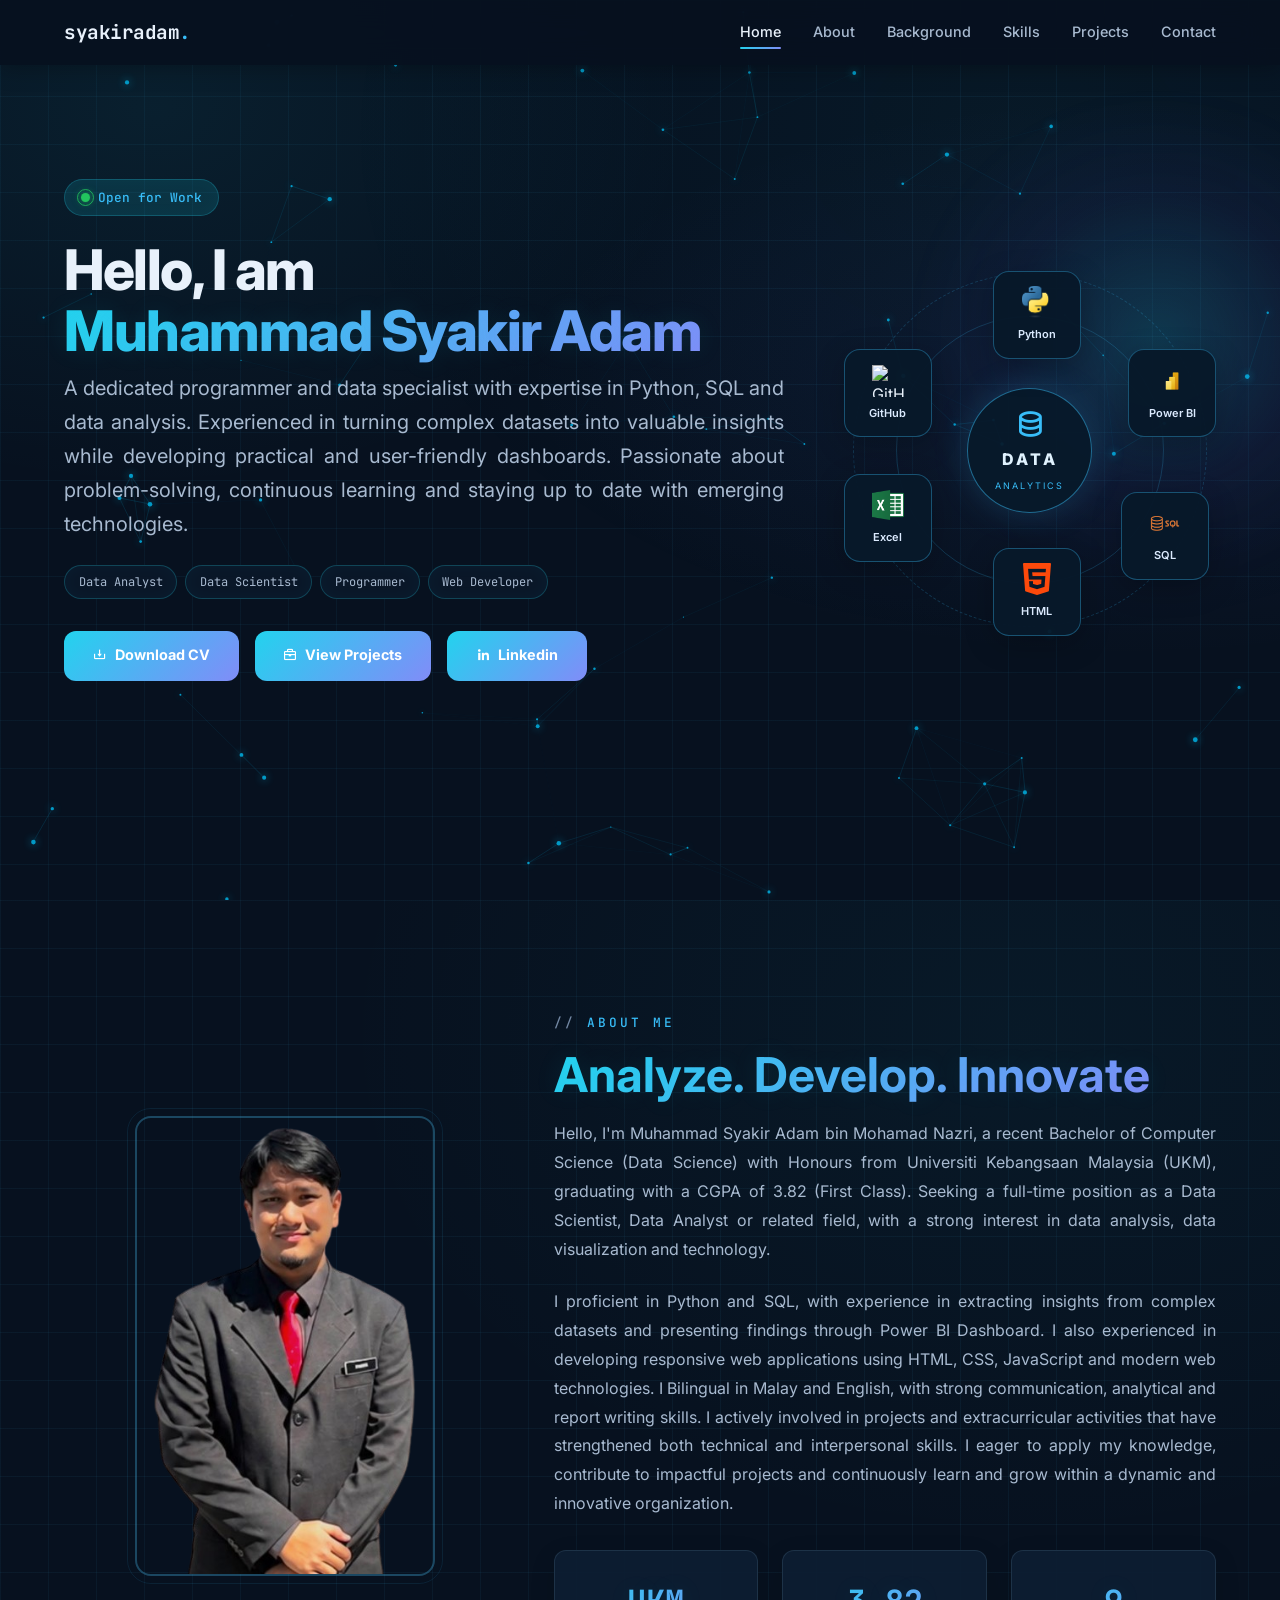
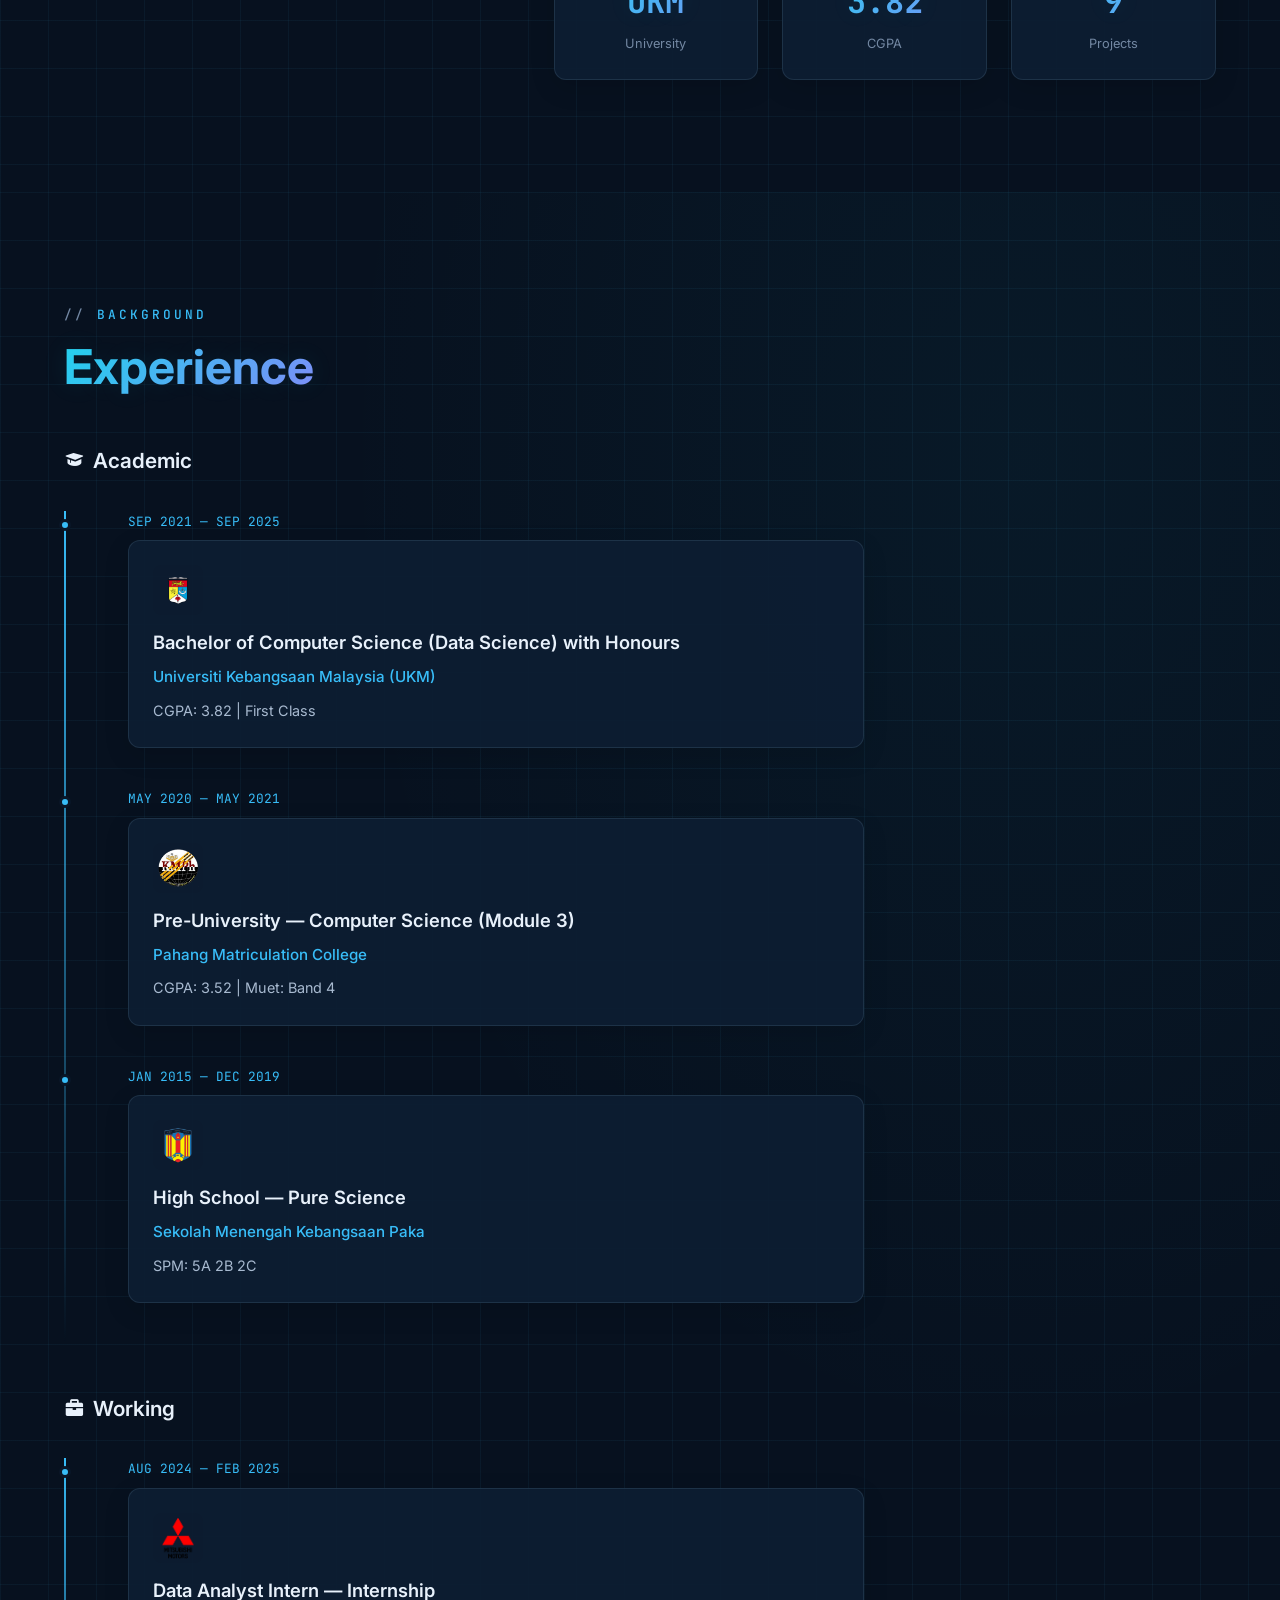
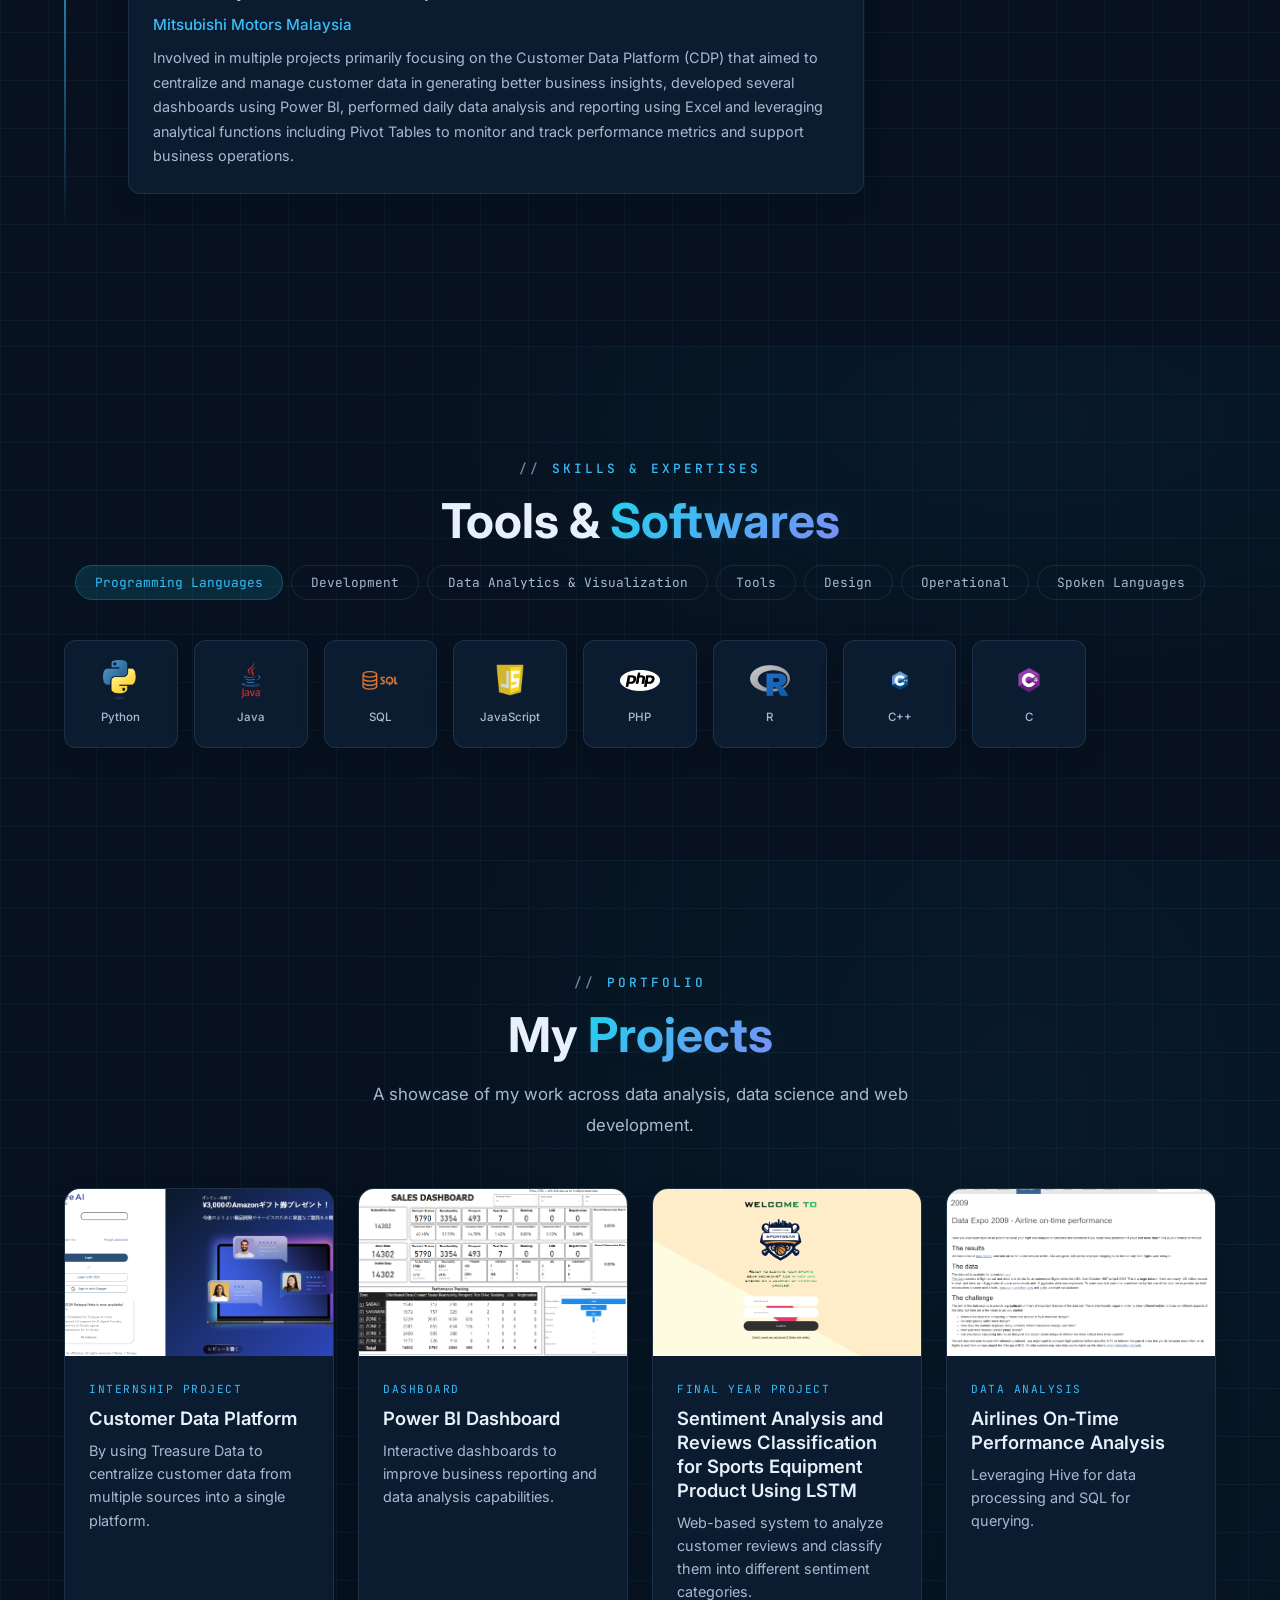
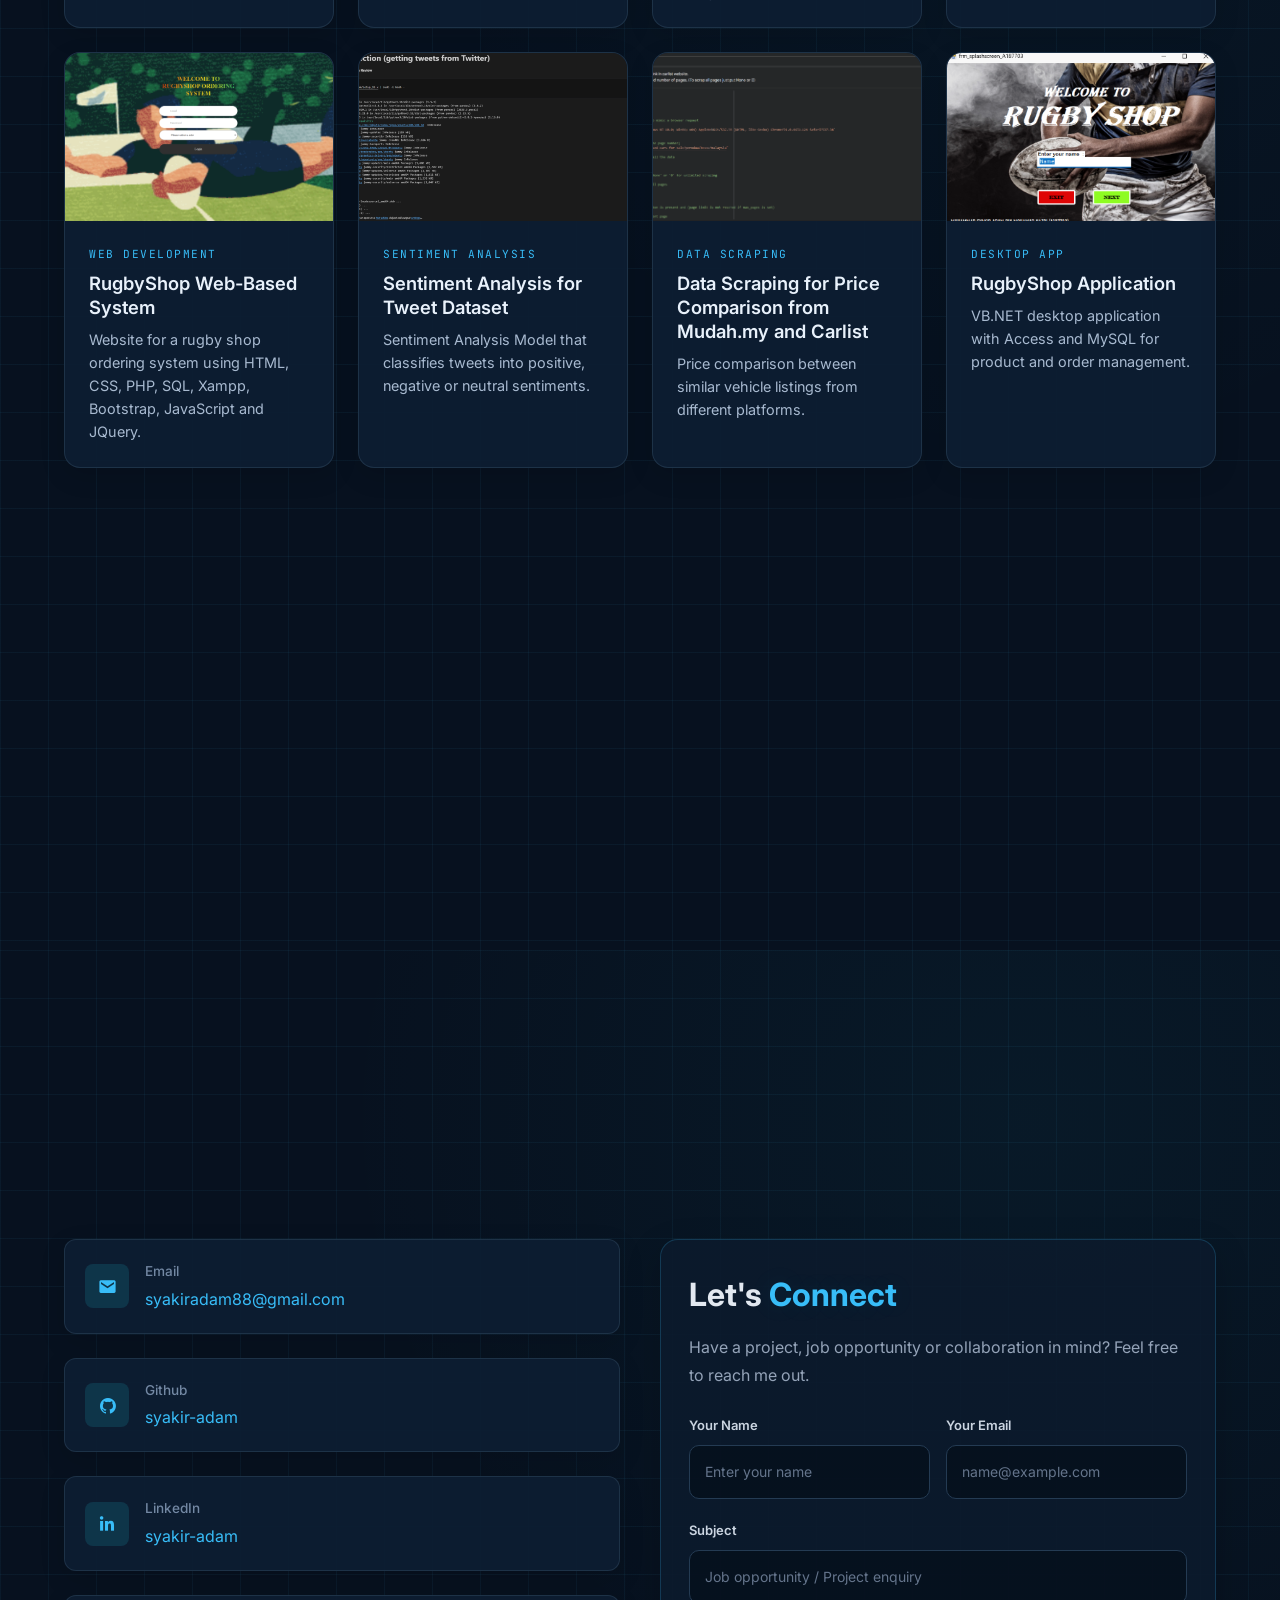
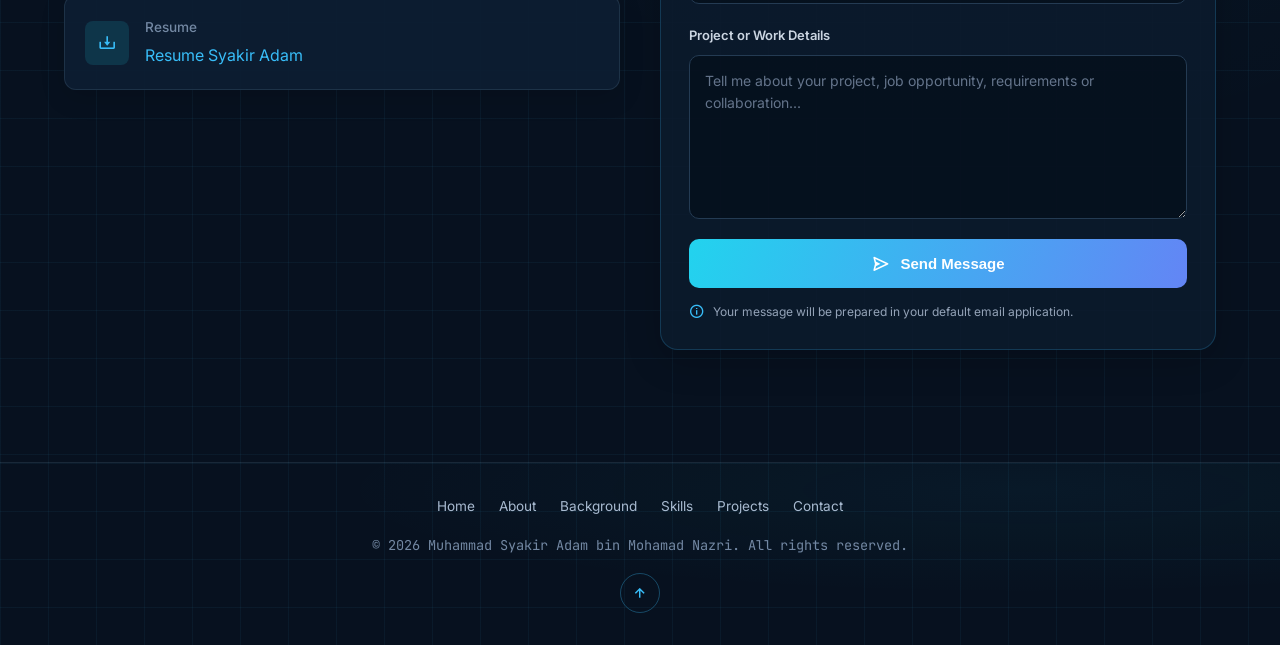
==== commit aa464db0: "Add files via upload" ====
--- a/index.html
+++ b/index.html
@@ -8,10 +8,13 @@
   <meta name="theme-color" content="#0a0a0f">
   <title>Muhammad Syakir Adam | Data Analyst</title>
 
+  <link rel="icon" type="image/svg+xml" href="favicon.svg">
+
   <!-- Styles -->
   <link rel="stylesheet" href="style.css">
   <!-- Boxicons -->
   <link href="https://unpkg.com/boxicons@2.1.4/css/boxicons.min.css" rel="stylesheet">
+  
 </head>
 <body>
 
